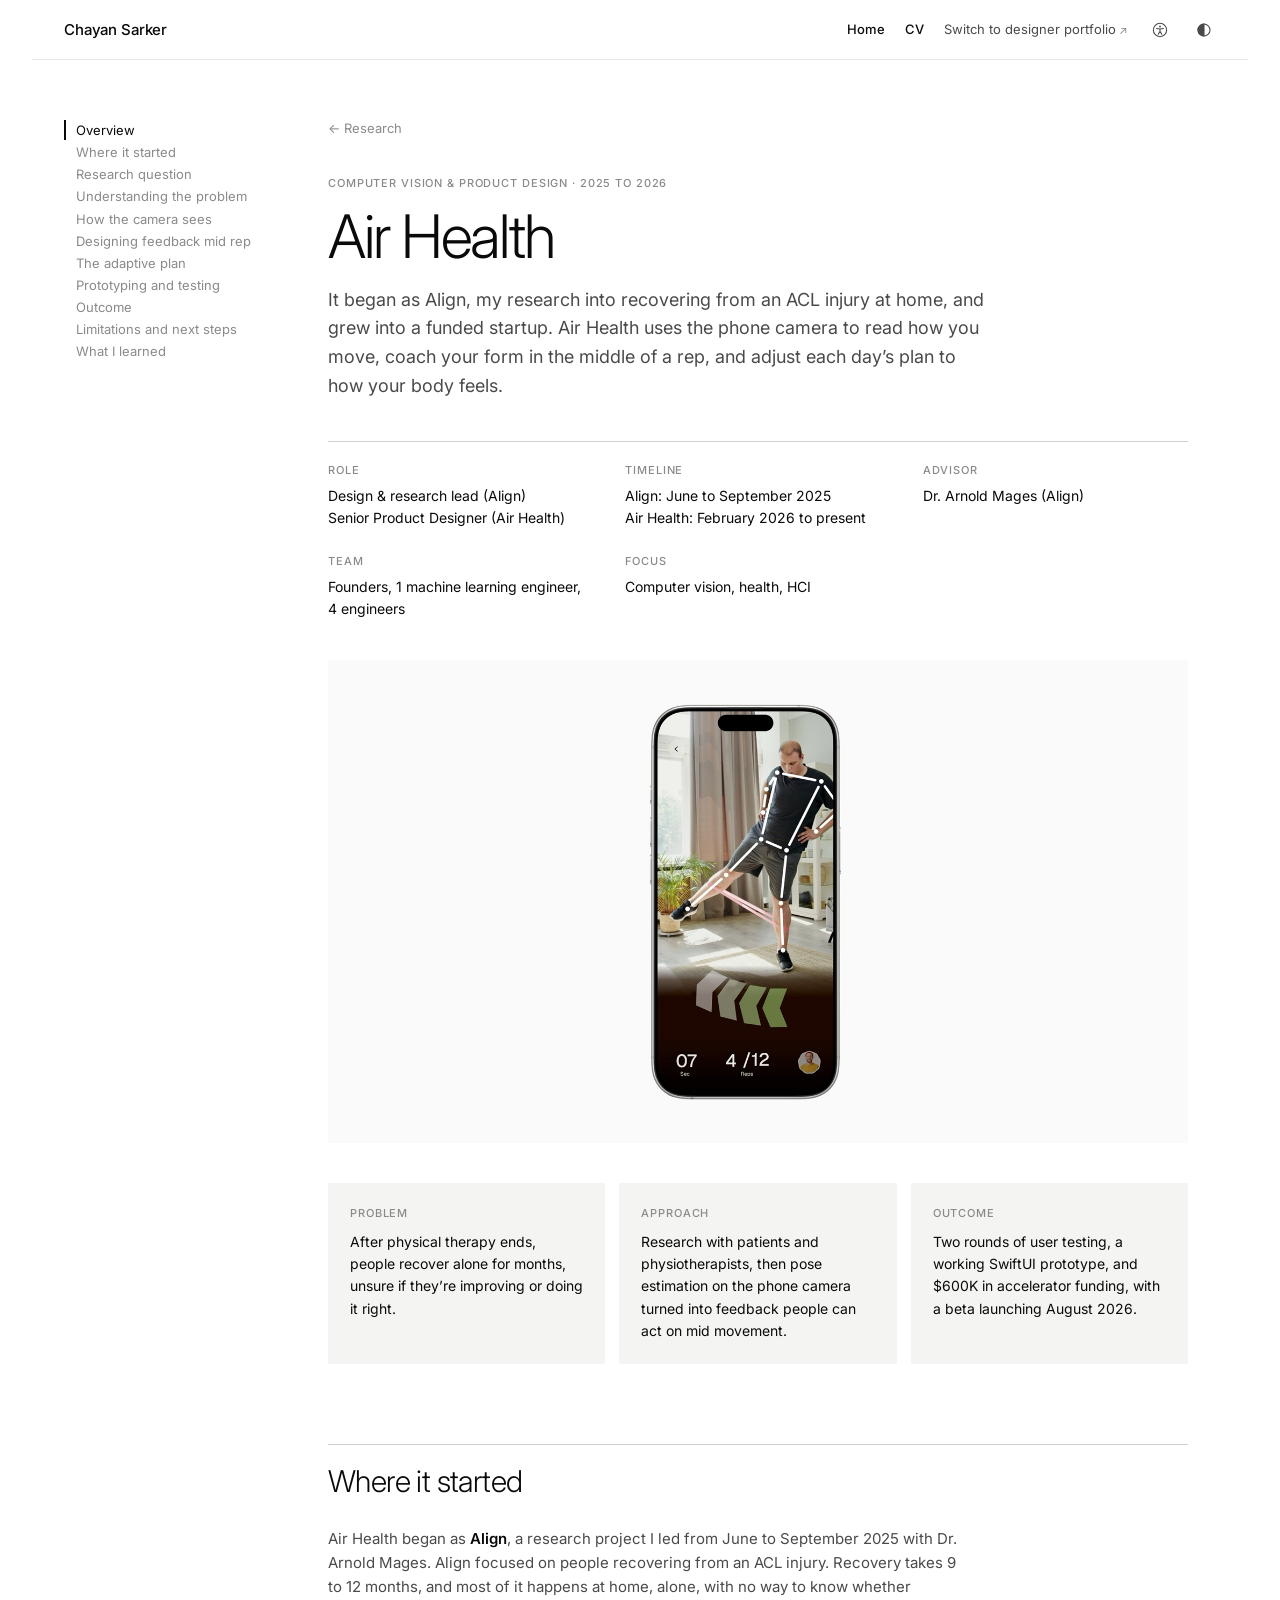
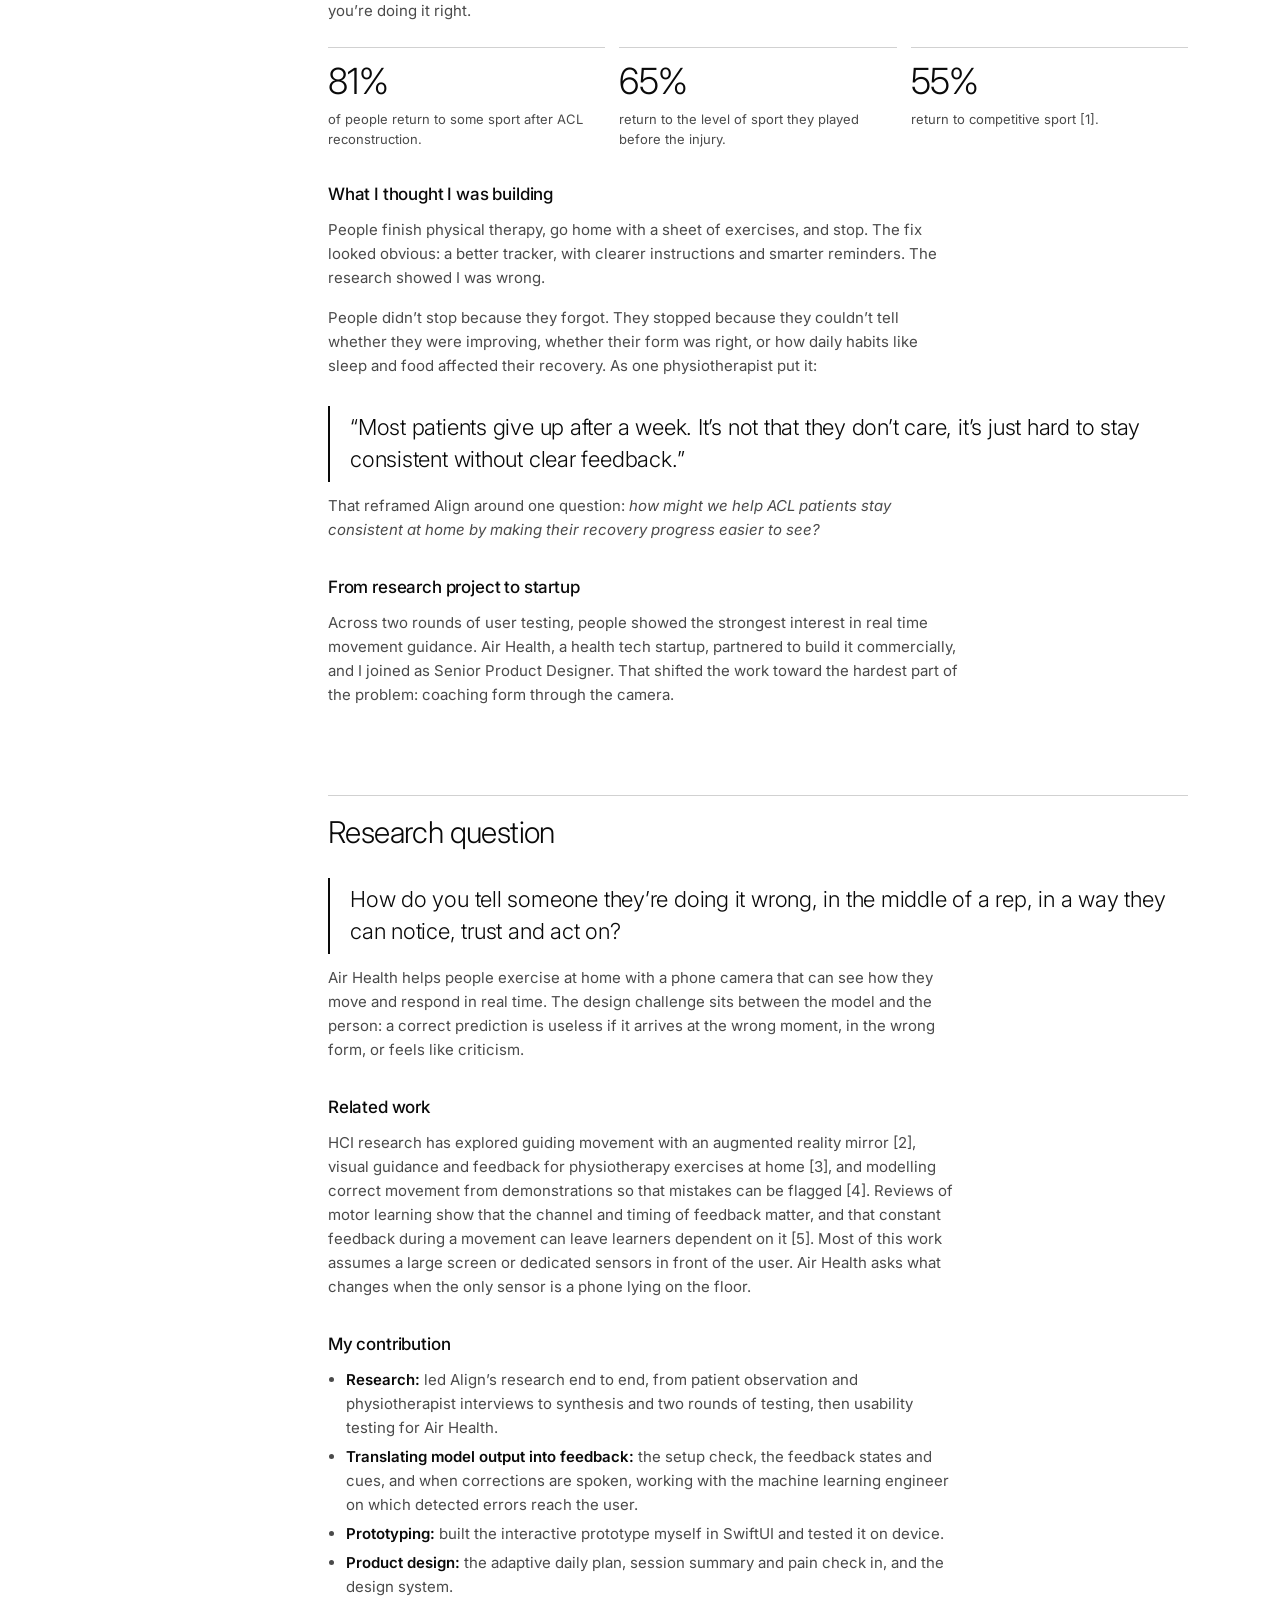
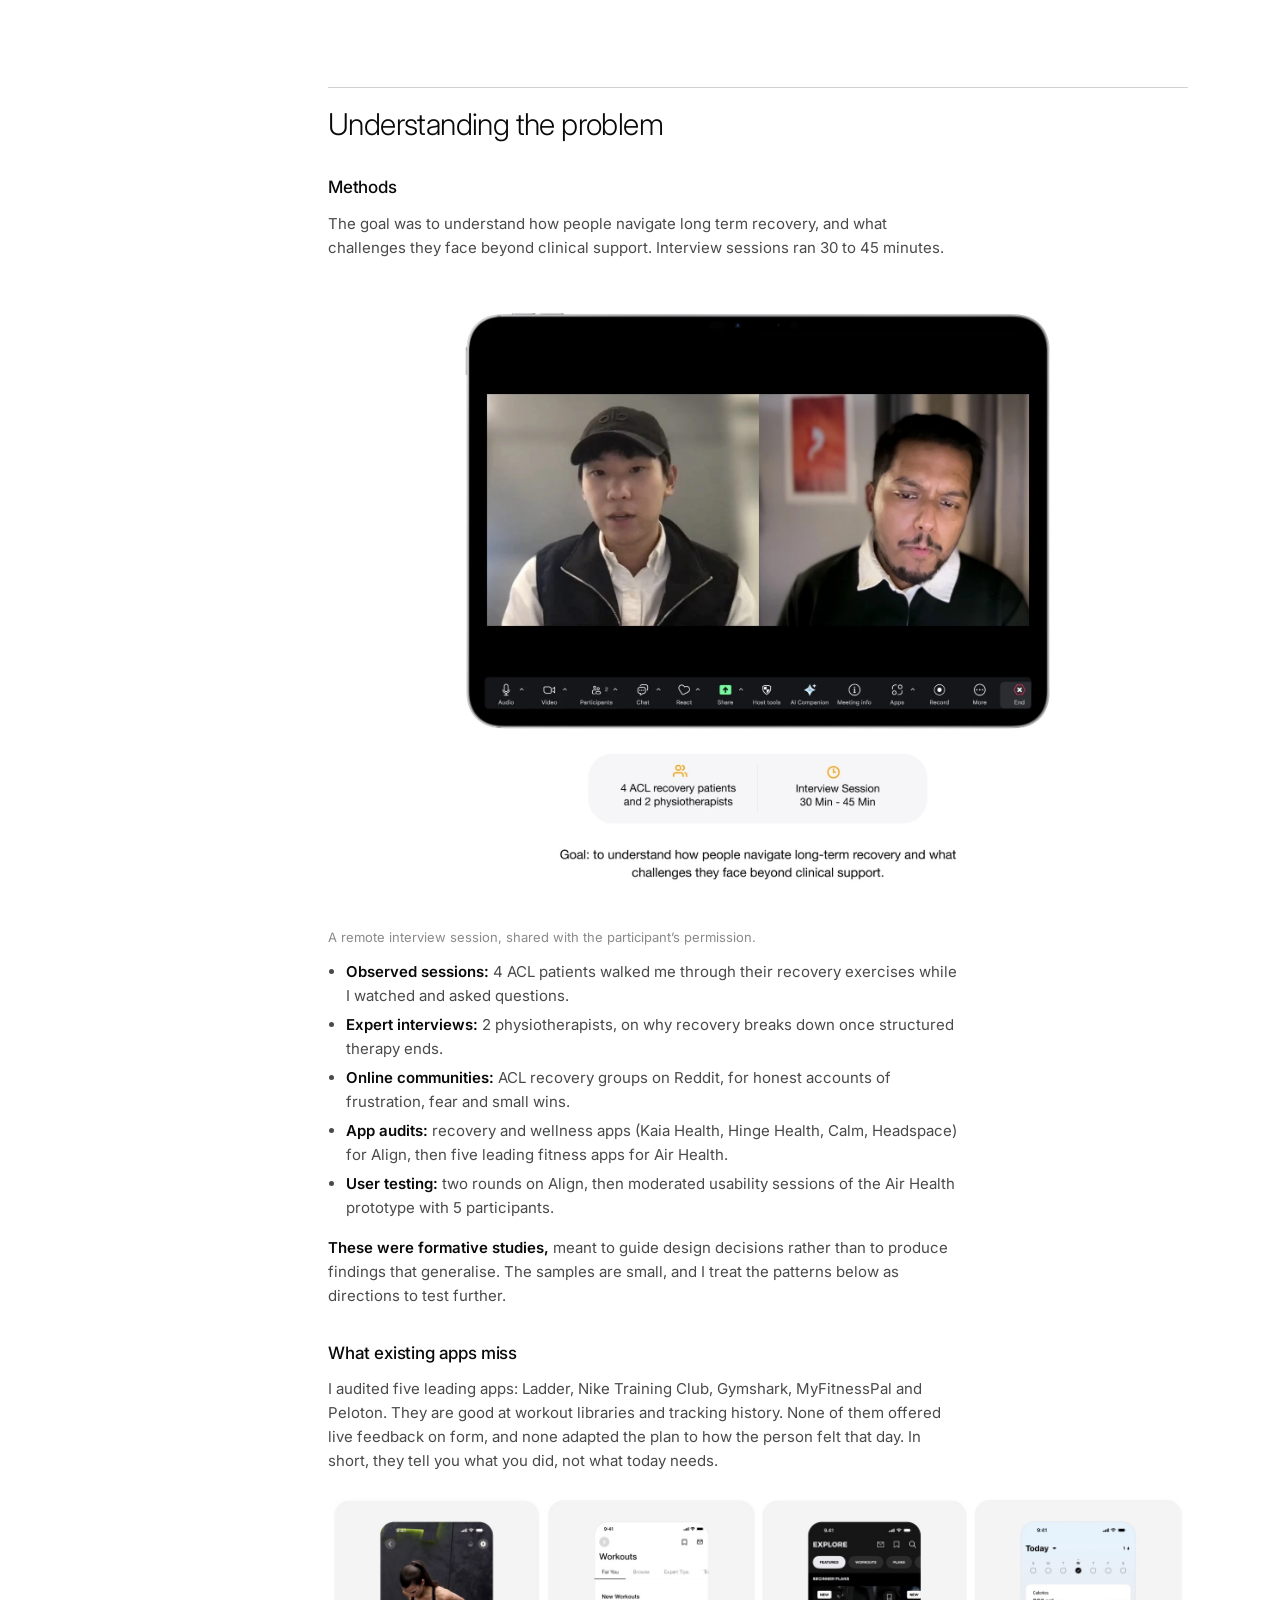
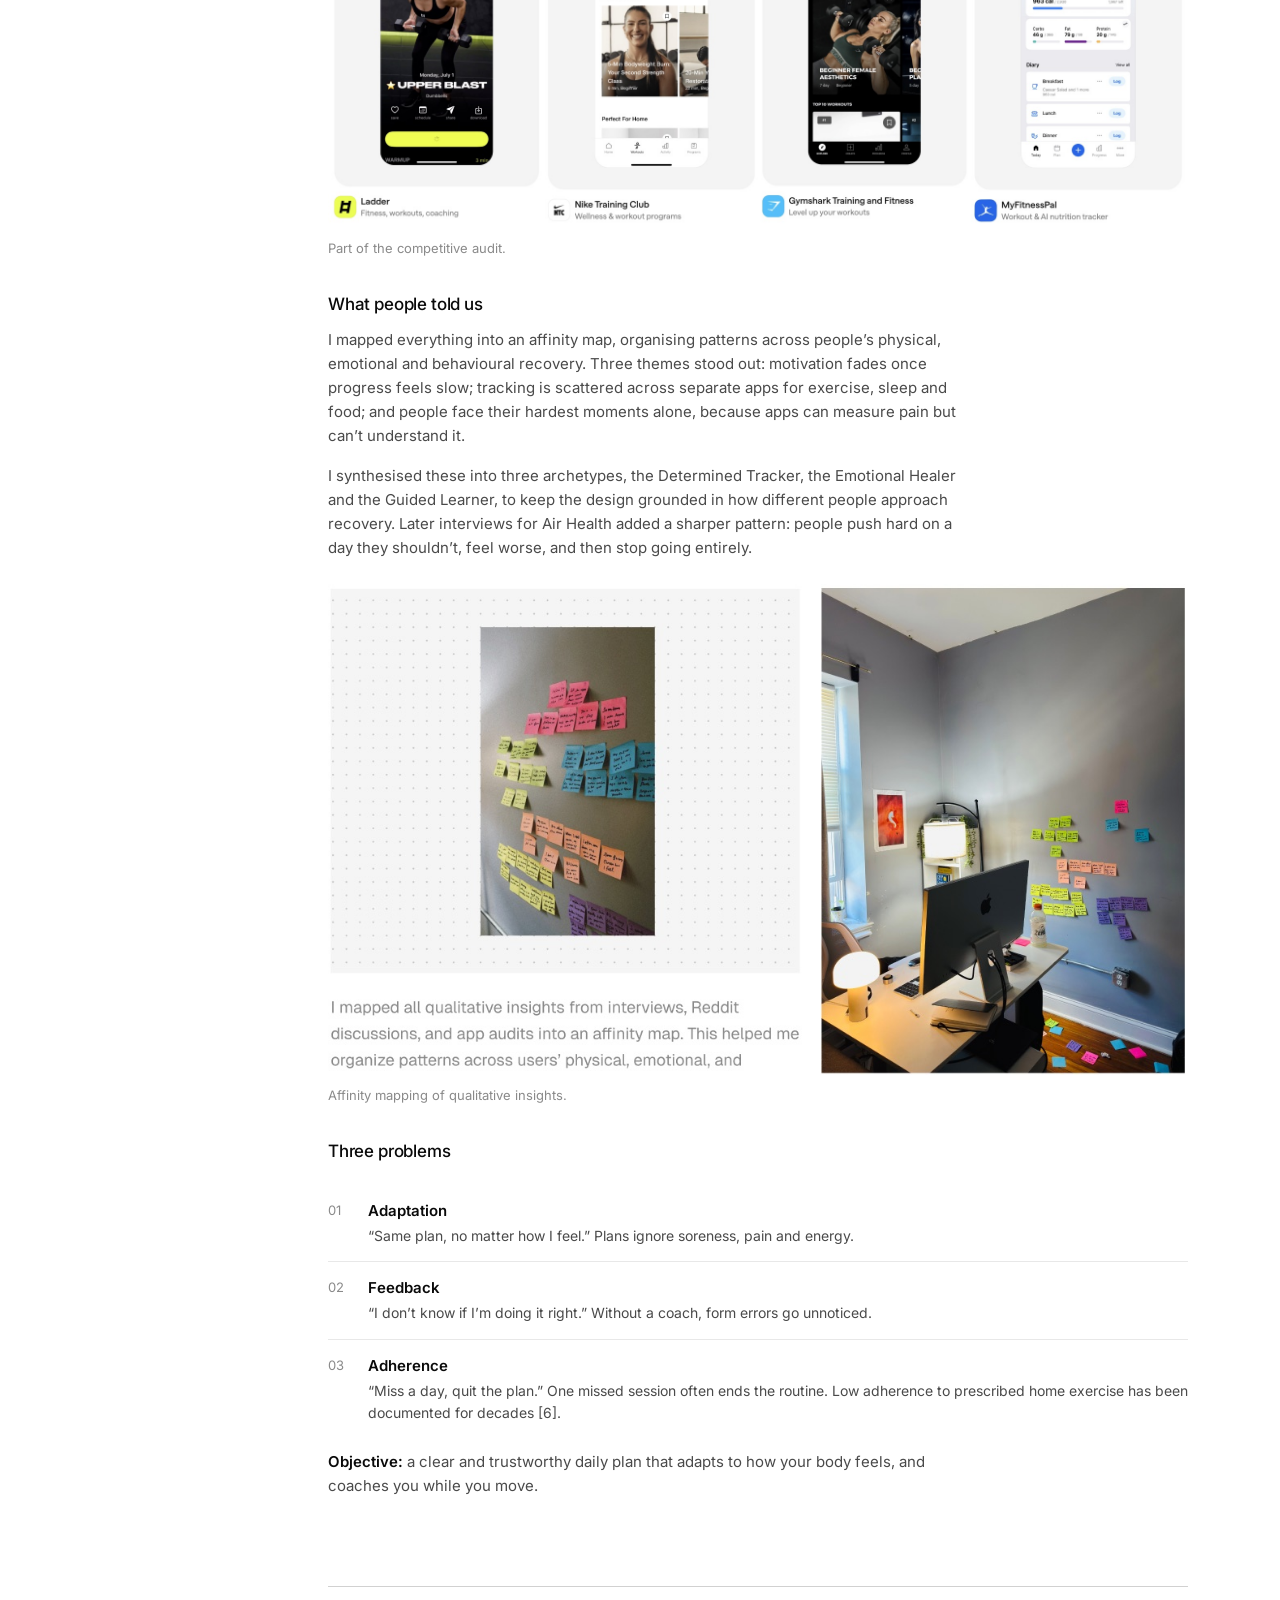
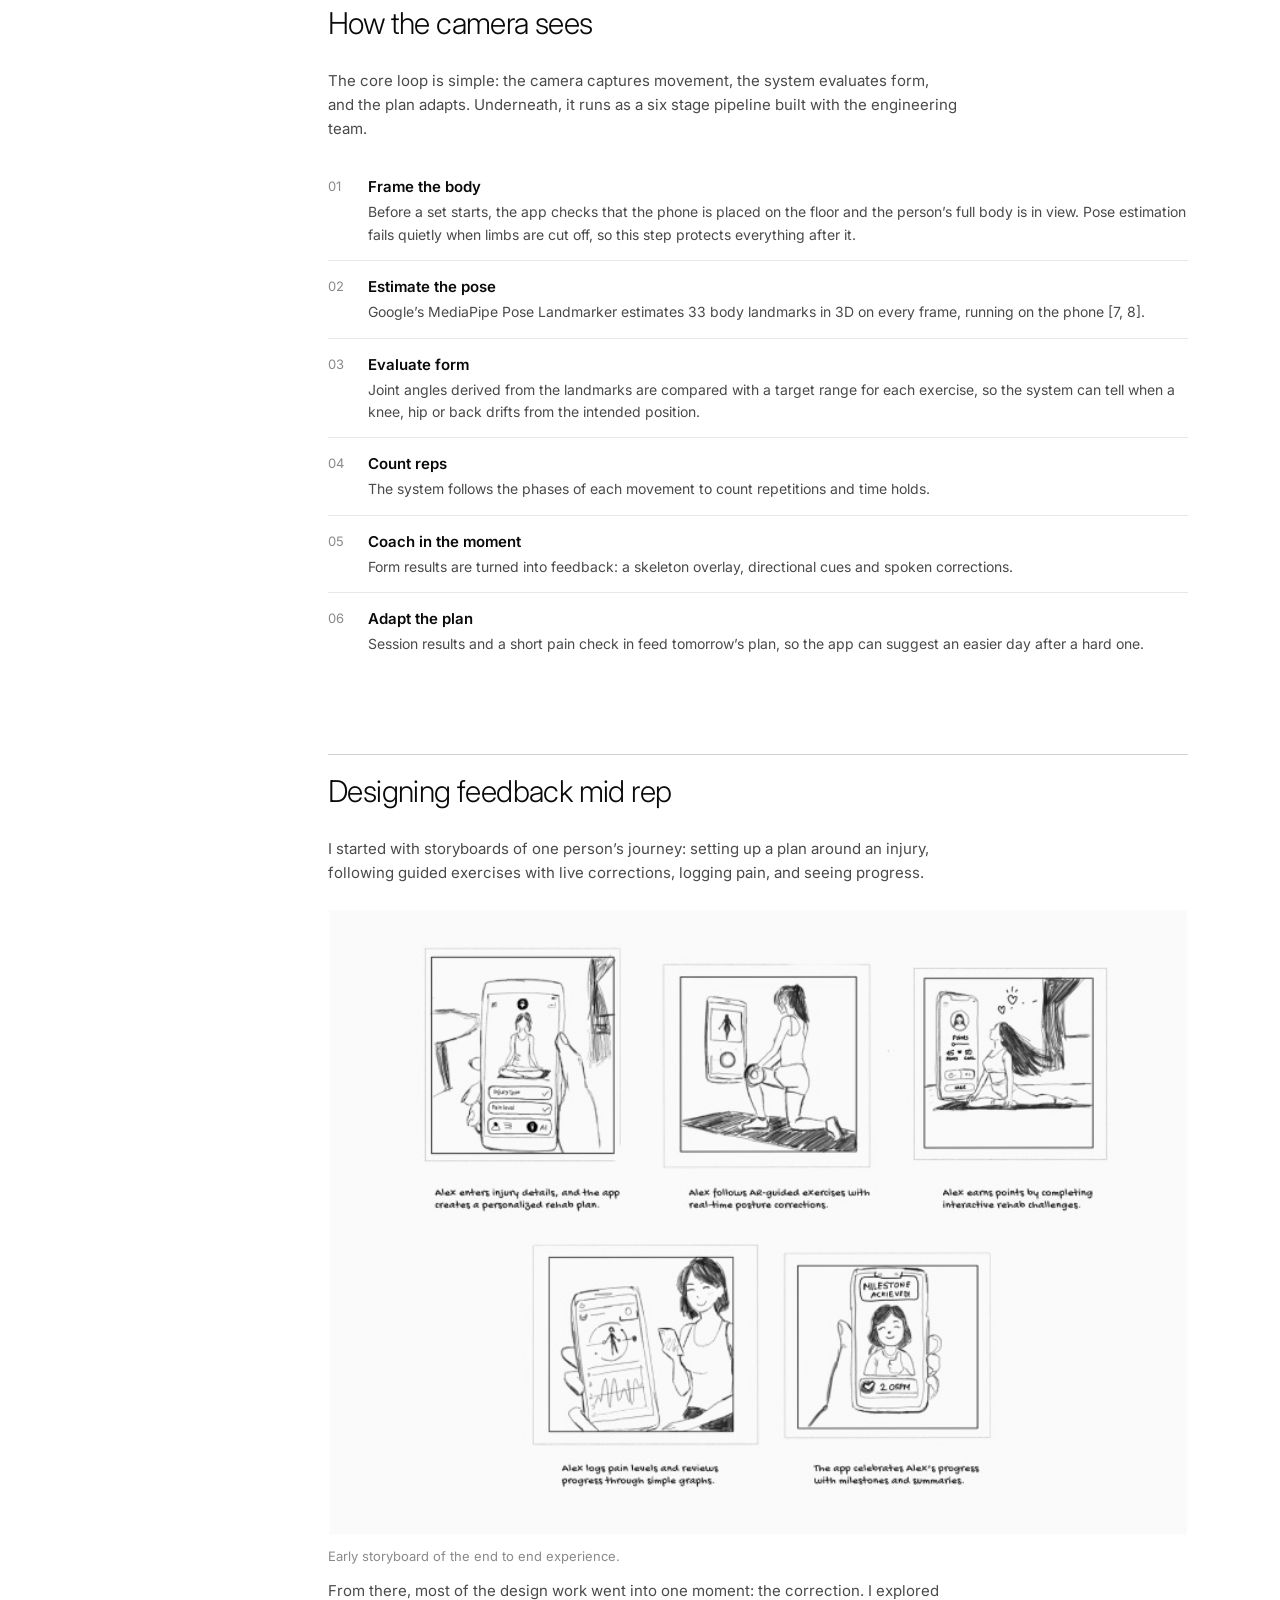
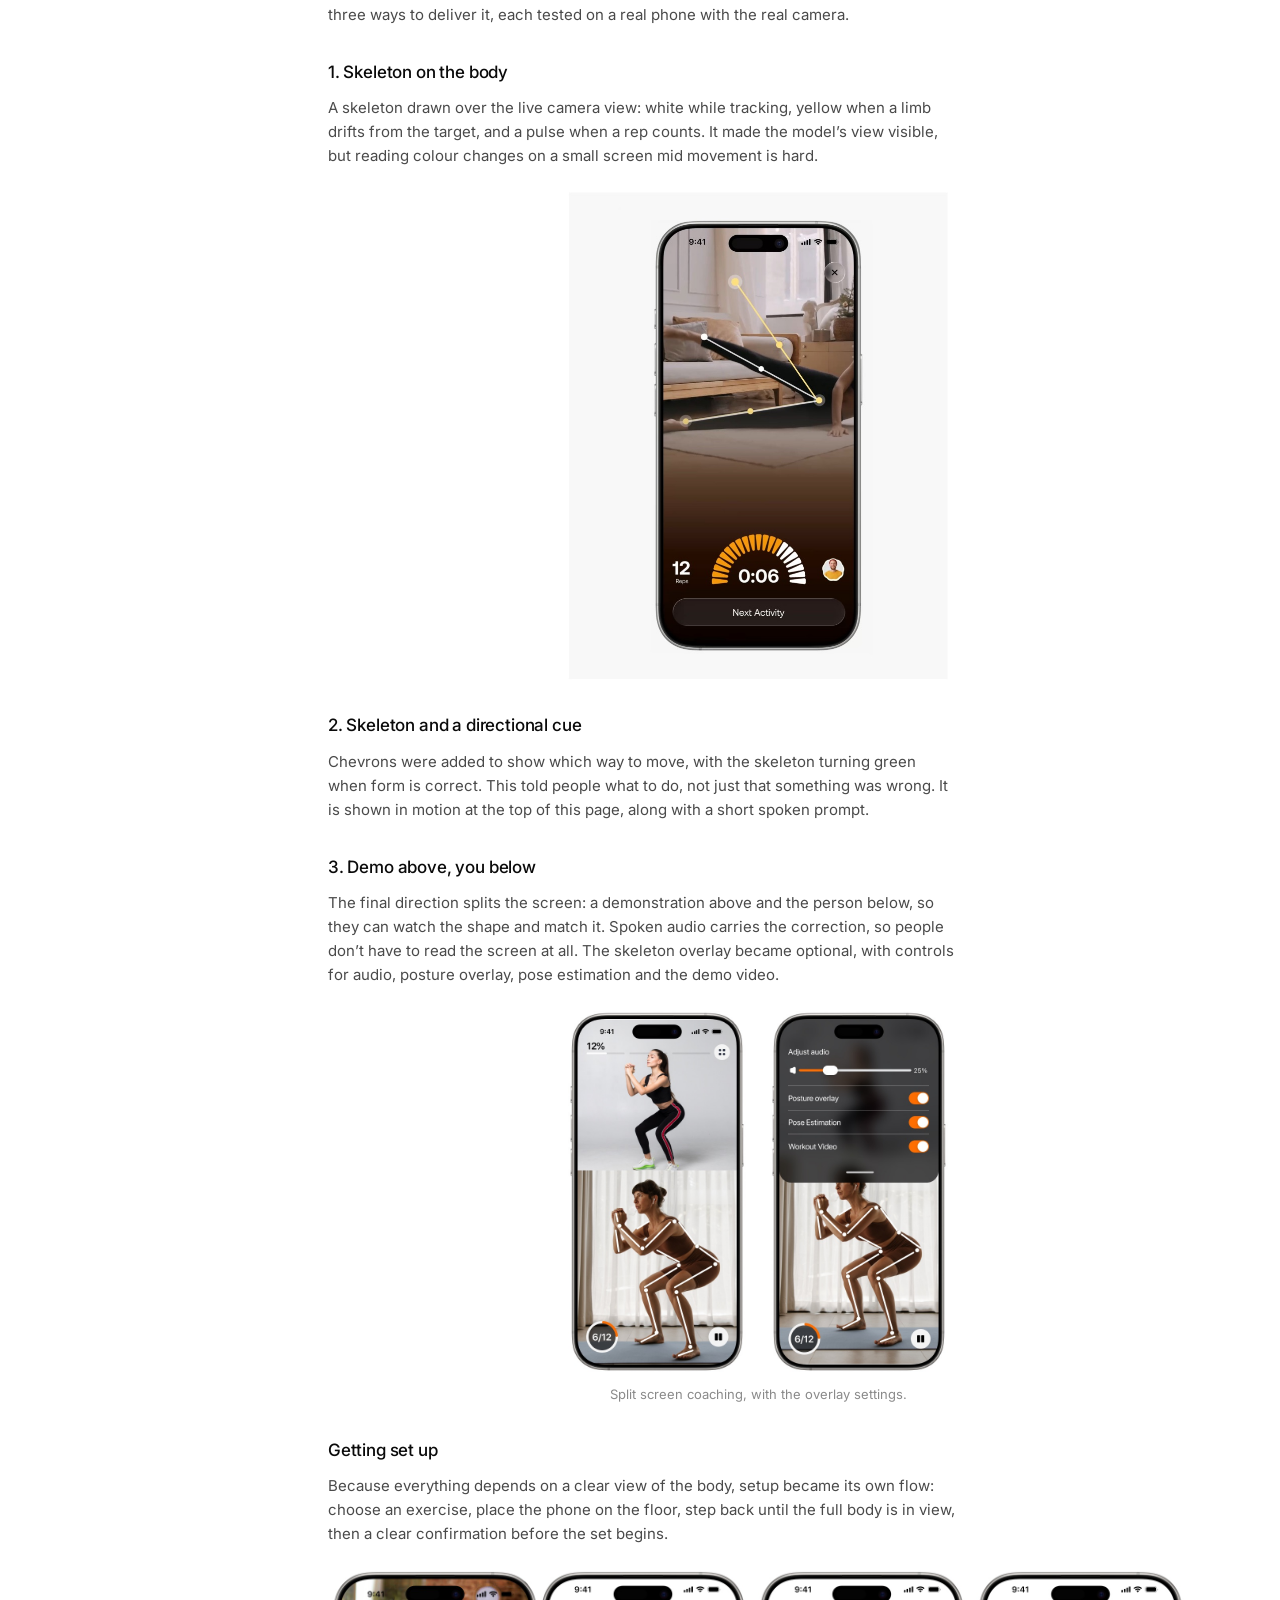
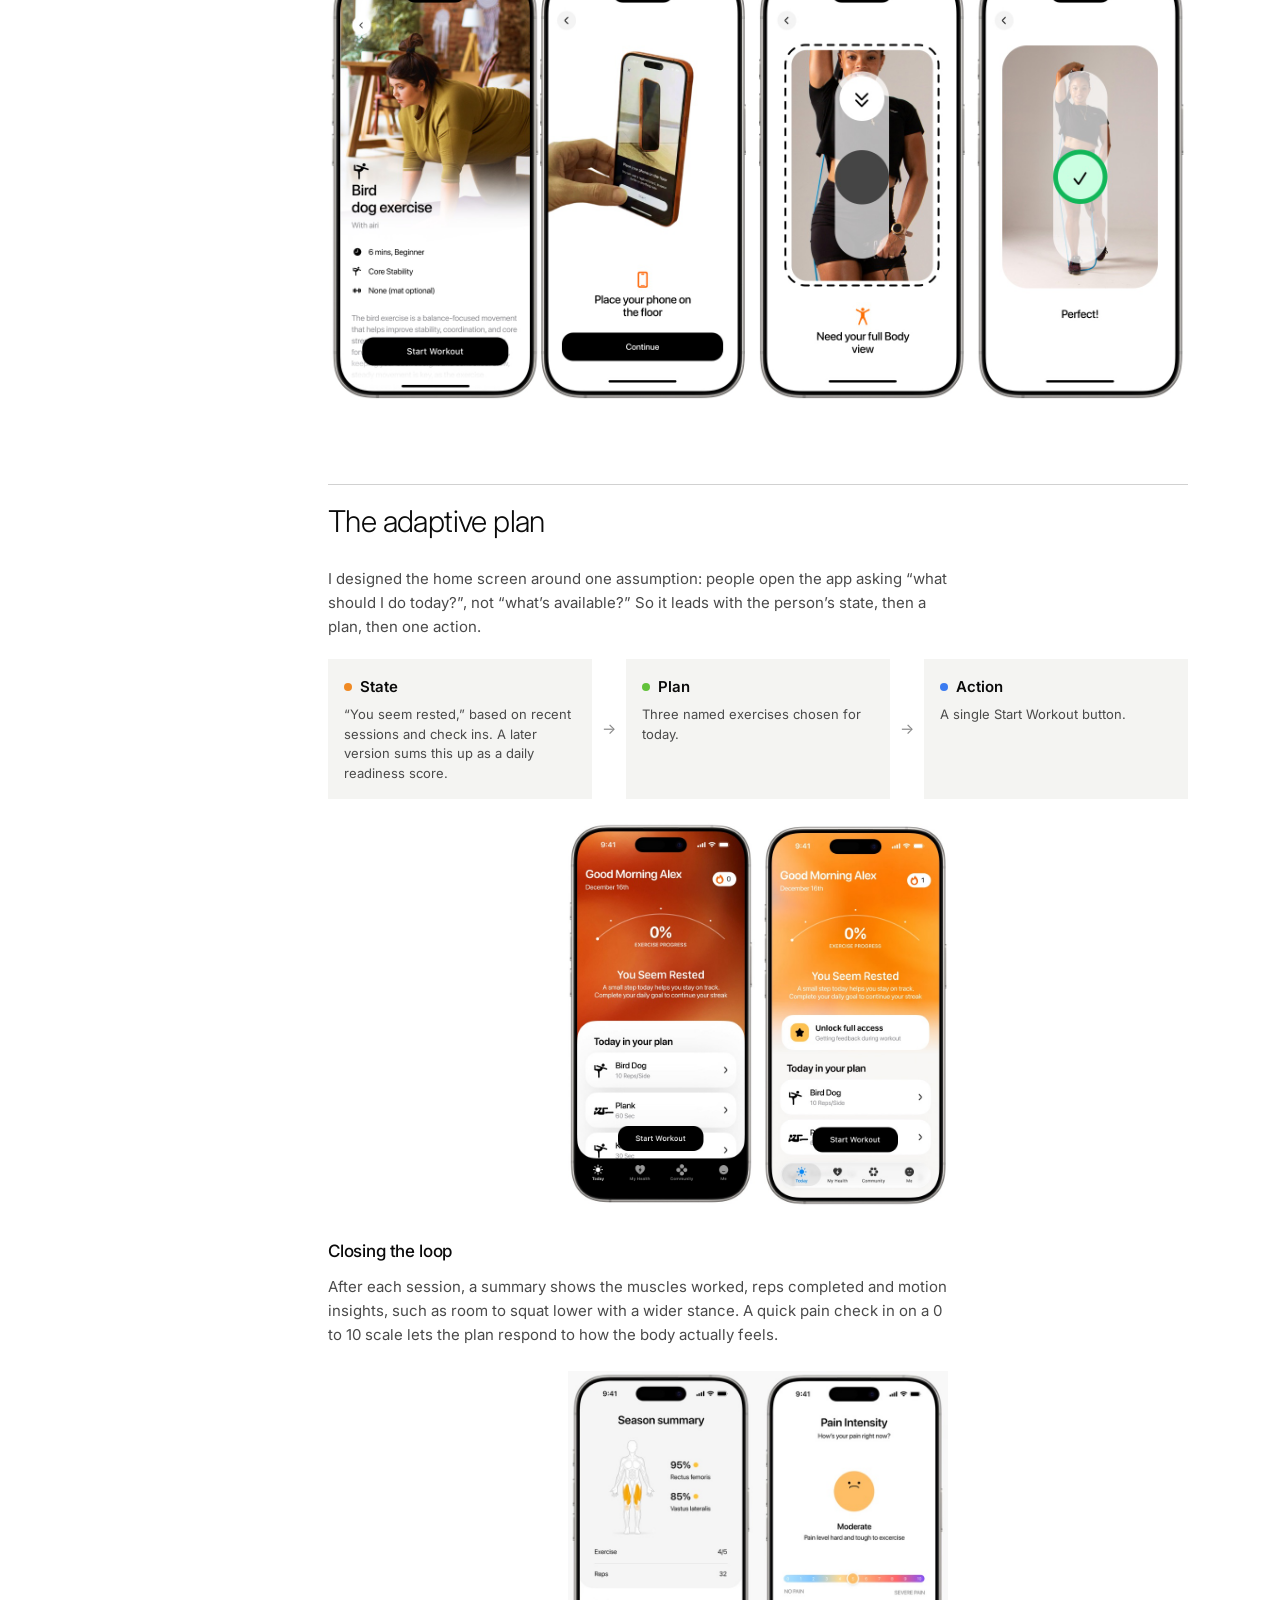
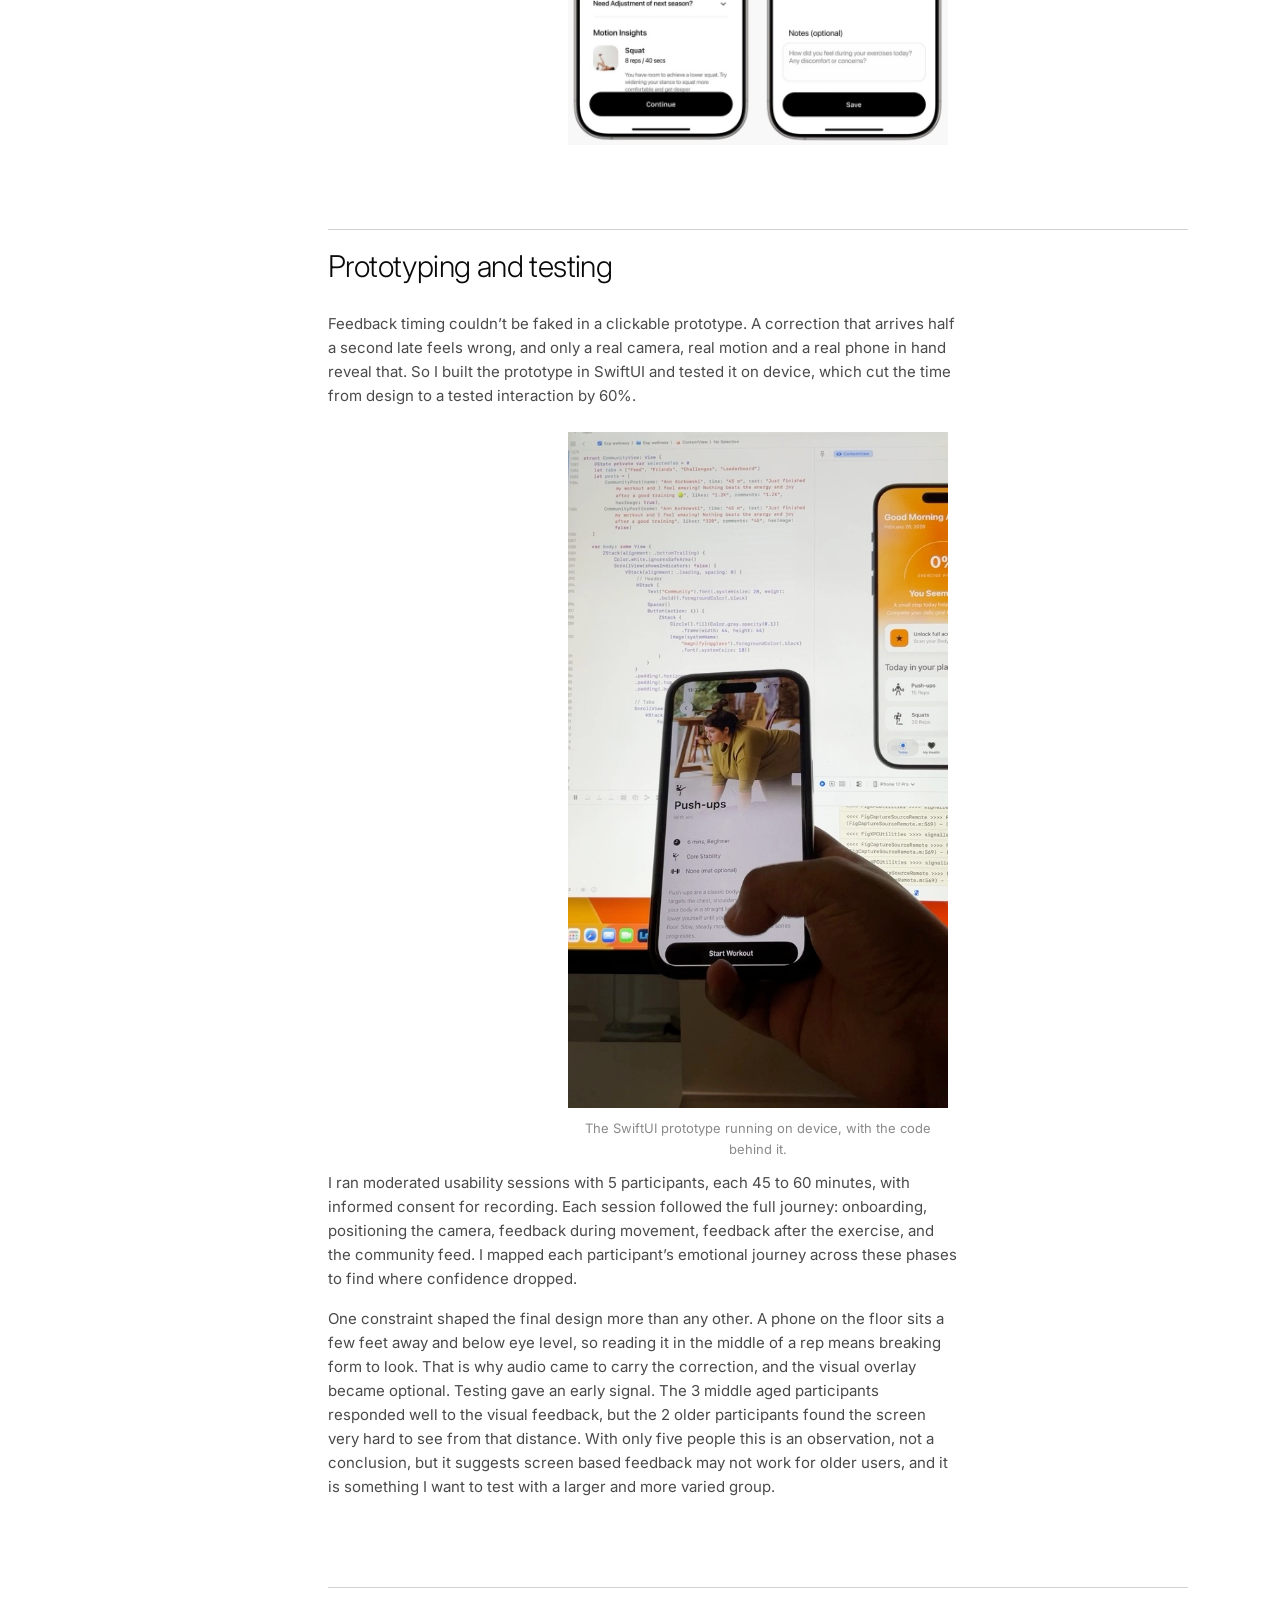
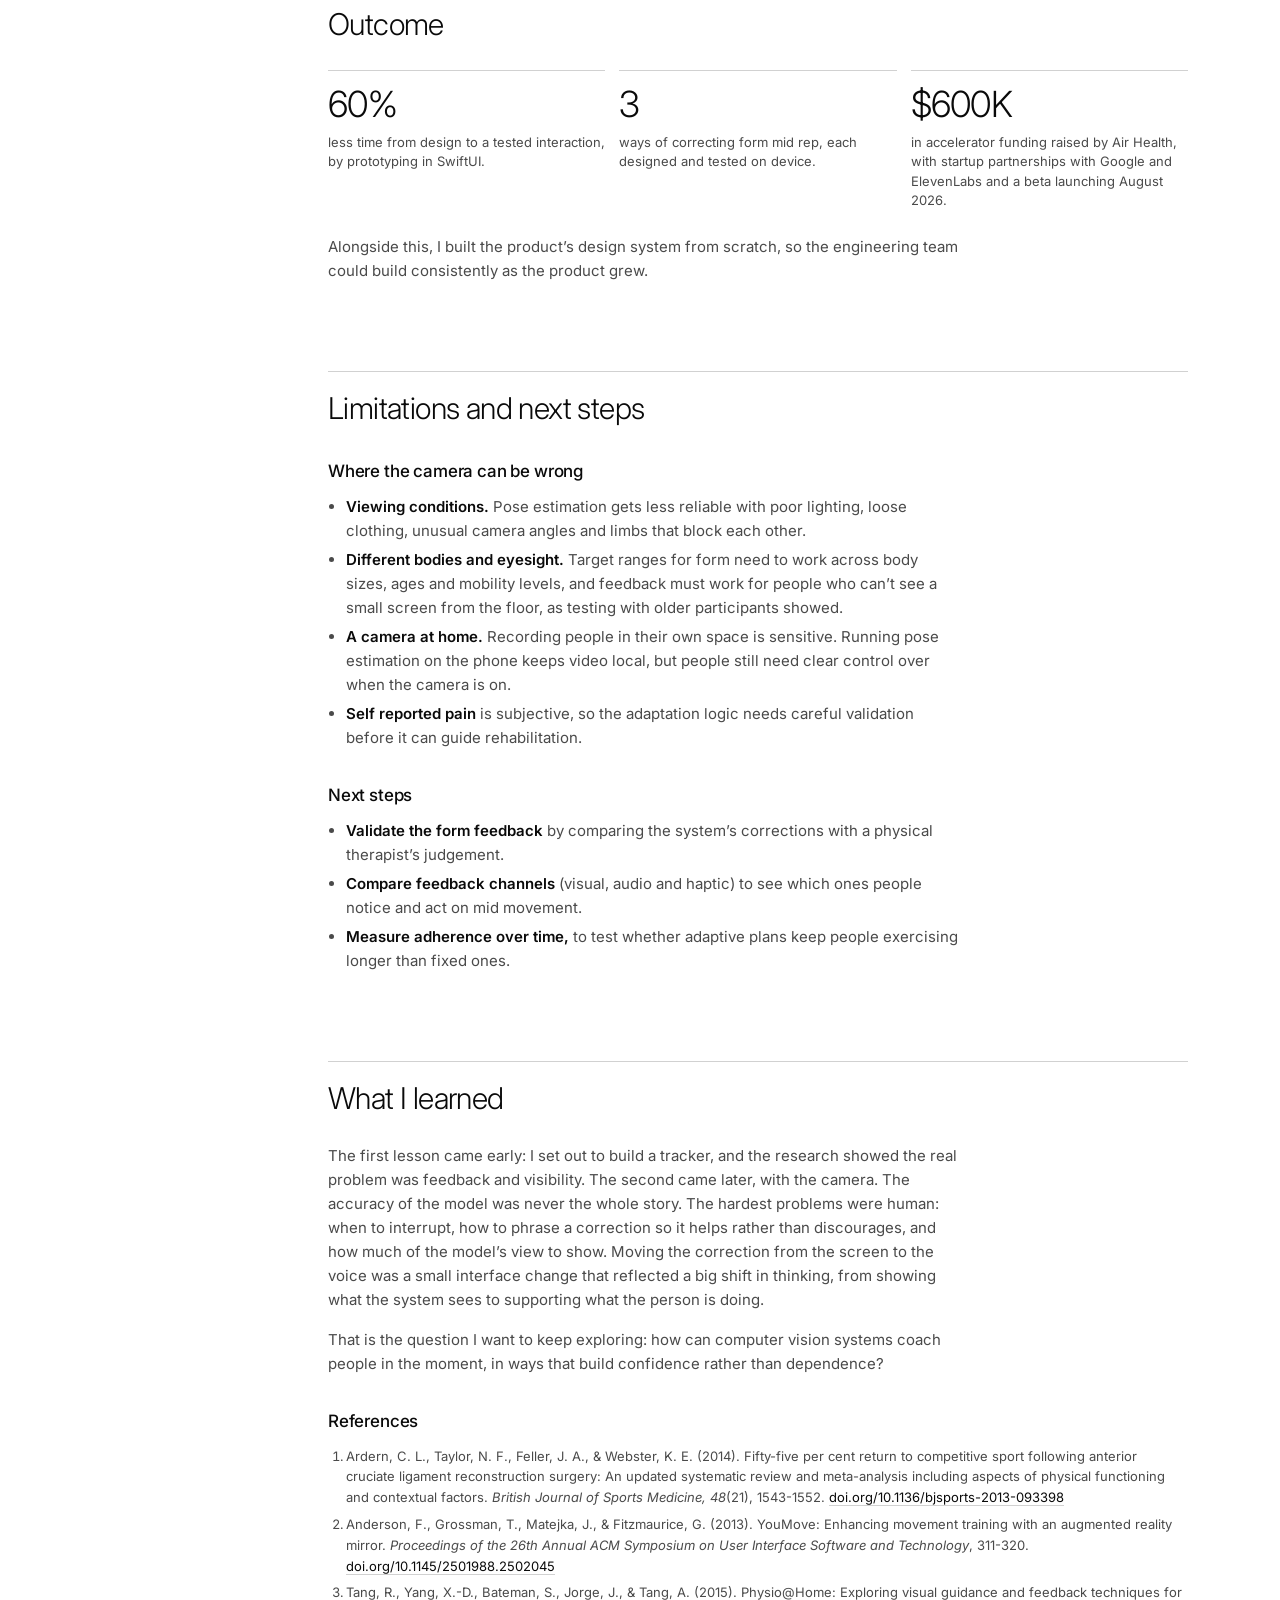
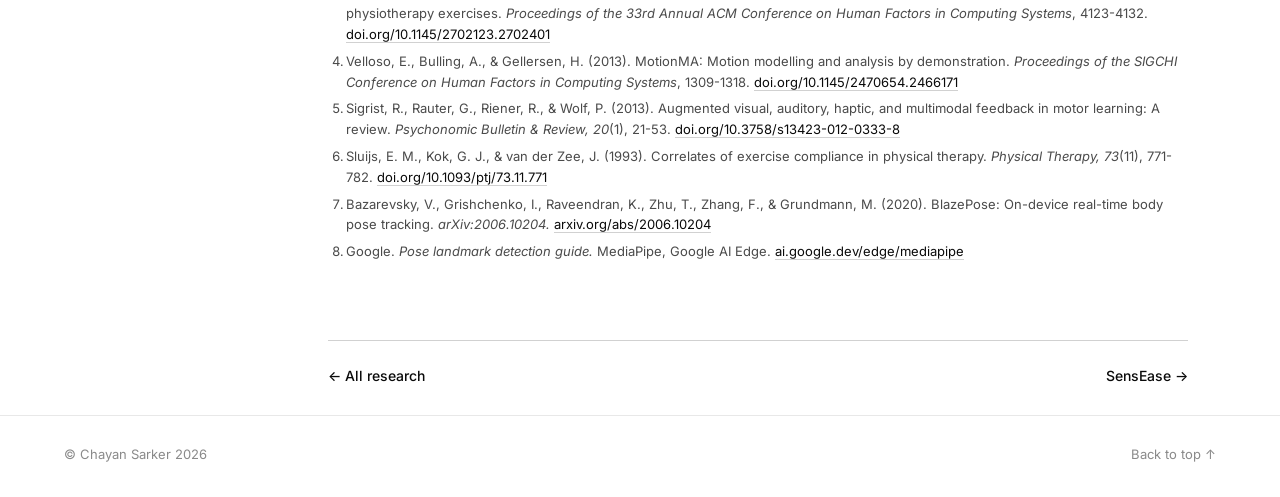
==== work/air-health/index.html @ 5f5ee8aa "Use photo as favicon and touch icon Co-Authored-By: Claude Opus 5.5 <noreply@anthropic.com>" ====
<!DOCTYPE html>
<html lang="en">
<head>
<meta charset="utf-8" />
<meta name="viewport" content="width=device-width, initial-scale=1" />
<title>Air Health case study, Chayan Sarker</title>
<meta name="description" content="Air Health grew from Align, a research project on ACL recovery, into an adaptive wellness platform that uses the phone camera to read body pose, coach form in the middle of a movement, and adapt each day's plan." />
<link rel="icon" href="../../assets/favicon.png?v=2" type="image/png" />
<link rel="apple-touch-icon" href="../../assets/apple-touch-icon.png" />

<link rel="preconnect" href="https://fonts.googleapis.com" />
<link rel="preconnect" href="https://fonts.gstatic.com" crossorigin />
<link href="https://fonts.googleapis.com/css2?family=Inter:ital,wght@0,300;0,400;0,500;0,600;1,400&display=swap" rel="stylesheet" />
<link rel="stylesheet" href="../../home.css?v=9" />
<link rel="stylesheet" href="../../case.css?v=2" />

<script>
  (function () {
    var saved = null;
    try { saved = localStorage.getItem("theme"); } catch (e) {}
    var dark = saved ? saved === "dark" : matchMedia("(prefers-color-scheme: dark)").matches;
    document.documentElement.setAttribute("data-theme", dark ? "dark" : "light");
    try {
      var a = JSON.parse(localStorage.getItem("a11y")) || {}, r = document.documentElement;
      ["size","lh","ls","ws"].forEach(function (k) { if (a[k]) r.setAttribute("data-a11y-" + k, a[k]); });
      if (a.font) r.setAttribute("data-a11y-font", a.font);
      if (a.contrast) r.setAttribute("data-contrast", a.contrast);
      if (a.inputs) r.setAttribute("data-a11y-inputs", "on");
      if (a.motion) r.setAttribute("data-a11y-motion", "off");
    } catch (e) {}
  })();
</script>
</head>

<body id="top">

<header class="topbar">
  <div class="topbar-inner">
    <a class="brand" href="../../">Chayan Sarker</a>
    <div class="topbar-right">
      <a class="nav-link" href="../../">Home</a>
      <a class="nav-link" href="https://drive.google.com/file/d/1RV18TDG1cDBnGWZVuBGNNlk-Ste_xjFC/view?usp=sharing" target="_blank" rel="noopener">CV</a>
      <a class="hide-sm ext" href="https://www.chayan.design" target="_blank" rel="noopener">Switch to designer portfolio</a>
      <button class="theme-btn" id="a11y-btn" aria-label="Accessibility settings" aria-controls="a11y-panel" aria-expanded="false">
        <svg viewBox="0 0 24 24" fill="none" stroke="currentColor" stroke-width="1.6" stroke-linecap="round" aria-hidden="true"><circle cx="12" cy="12" r="10"/><circle cx="12" cy="6.8" r="1.4" fill="currentColor" stroke="none"/><path d="M7 9.6l5 1 5-1M12 10.6v3.4M12 14l-2.6 4.4M12 14l2.6 4.4"/></svg>
      </button>
      <button class="theme-btn" id="theme-btn" aria-label="Toggle dark mode">
        <svg viewBox="0 0 24 24" fill="none" stroke="currentColor" stroke-width="1.6" aria-hidden="true"><circle cx="12" cy="12" r="9"/><path d="M12 3a9 9 0 0 0 0 18z" fill="currentColor"/></svg>
      </button>
    </div>
  </div>
</header>

<main class="page case">
  <div class="layout">
    <nav class="toc" id="toc" data-auto aria-label="On this page"></nav>
    <div class="content">

    <header class="case-hero">
      <a class="back" href="../../#research">&larr; Research</a>
      <p class="eyebrow">Computer vision &amp; product design &middot; 2025 to 2026</p>
      <h1>Air Health</h1>
      <p class="lede">It began as Align, my research into recovering from an ACL injury at home, and grew into a funded startup. Air Health uses the phone camera to read how you move, coach your form in the middle of a rep, and adjust each day&rsquo;s plan to how your body feels.</p>
      <dl class="case-meta">
        <div><dt>Role</dt><dd>Design &amp; research lead (Align)<br />Senior Product Designer (Air Health)</dd></div>
        <div><dt>Timeline</dt><dd>Align: June to September 2025<br />Air Health: February 2026 to present</dd></div>
        <div><dt>Advisor</dt><dd>Dr. Arnold Mages (Align)</dd></div>
        <div><dt>Team</dt><dd>Founders, 1 machine learning engineer, 4 engineers</dd></div>
        <div><dt>Focus</dt><dd>Computer vision, health, HCI</dd></div>
      </dl>
    </header>

    <figure class="case-photo">
      <video class="auto-video" autoplay muted loop playsinline preload="auto" poster="images/hero-poster.jpg" width="1920" height="1080" aria-label="A loop through the Air Health app: the home screen shows a readiness score of 97 and today&rsquo;s goal, a spoken prompt says you are doing great, then the camera tracks a man doing a banded leg exercise with a skeleton overlay, green chevrons and a rep counter, before returning home.">
        <source src="media/hero.mp4" type="video/mp4" />
      </video>
    </figure>

    <div class="glance">
      <div><h4>Problem</h4><p>After physical therapy ends, people recover alone for months, unsure if they&rsquo;re improving or doing it right.</p></div>
      <div><h4>Approach</h4><p>Research with patients and physiotherapists, then pose estimation on the phone camera turned into feedback people can act on mid movement.</p></div>
      <div><h4>Outcome</h4><p>Two rounds of user testing, a working SwiftUI prototype, and $600K in accelerator funding, with a beta launching August 2026.</p></div>
    </div>

    
    <section id="origin">
      <div class="section-head" data-num="01">Where it started</div>
      <p>Air Health began as <strong>Align</strong>, a research project I led from June to September 2025 with Dr. Arnold Mages. Align focused on people recovering from an ACL injury. Recovery takes 9 to 12 months, and most of it happens at home, alone, with no way to know whether you&rsquo;re doing it right.</p>
      <div class="stat-pair three">
        <div><b>81%</b><span>of people return to some sport after ACL reconstruction.</span></div>
        <div><b>65%</b><span>return to the level of sport they played before the injury.</span></div>
        <div><b>55%</b><span>return to competitive sport [1].</span></div>
      </div>

      <h3>What I thought I was building</h3>
      <p>People finish physical therapy, go home with a sheet of exercises, and stop. The fix looked obvious: a better tracker, with clearer instructions and smarter reminders. The research showed I was wrong.</p>
      <p>People didn&rsquo;t stop because they forgot. They stopped because they couldn&rsquo;t tell whether they were improving, whether their form was right, or how daily habits like sleep and food affected their recovery. As one physiotherapist put it:</p>
      <blockquote class="hmw">&ldquo;Most patients give up after a week. It&rsquo;s not that they don&rsquo;t care, it&rsquo;s just hard to stay consistent without clear feedback.&rdquo;</blockquote>
      <p>That reframed Align around one question: <em>how might we help ACL patients stay consistent at home by making their recovery progress easier to see?</em></p>

      <h3>From research project to startup</h3>
      <p>Across two rounds of user testing, people showed the strongest interest in real time movement guidance. Air Health, a health tech startup, partnered to build it commercially, and I joined as Senior Product Designer. That shifted the work toward the hardest part of the problem: coaching form through the camera.</p>
    </section>

    <section id="question">
      <div class="section-head" data-num="02">Research question</div>
      <blockquote class="hmw">How do you tell someone they&rsquo;re doing it wrong, in the middle of a rep, in a way they can notice, trust and act on?</blockquote>
      <p>Air Health helps people exercise at home with a phone camera that can see how they move and respond in real time. The design challenge sits between the model and the person: a correct prediction is useless if it arrives at the wrong moment, in the wrong form, or feels like criticism.</p>

      <h3>Related work</h3>
      <p>HCI research has explored guiding movement with an augmented reality mirror [2], visual guidance and feedback for physiotherapy exercises at home [3], and modelling correct movement from demonstrations so that mistakes can be flagged [4]. Reviews of motor learning show that the channel and timing of feedback matter, and that constant feedback during a movement can leave learners dependent on it [5]. Most of this work assumes a large screen or dedicated sensors in front of the user. Air Health asks what changes when the only sensor is a phone lying on the floor.</p>

      <h3>My contribution</h3>
      <ul class="list-plain">
        <li><b>Research:</b> led Align&rsquo;s research end to end, from patient observation and physiotherapist interviews to synthesis and two rounds of testing, then usability testing for Air Health.</li>
        <li><b>Translating model output into feedback:</b> the setup check, the feedback states and cues, and when corrections are spoken, working with the machine learning engineer on which detected errors reach the user.</li>
        <li><b>Prototyping:</b> built the interactive prototype myself in SwiftUI and tested it on device.</li>
        <li><b>Product design:</b> the adaptive daily plan, session summary and pain check in, and the design system.</li>
      </ul>
    </section>

    <section id="research">
      <div class="section-head" data-num="03">Understanding the problem</div>

      <h3>Methods</h3>
      <p>The goal was to understand how people navigate long term recovery, and what challenges they face beyond clinical support. Interview sessions ran 30 to 45 minutes.</p>
      <figure class="figure">
        <img src="images/interview.jpg" width="2000" height="1473" loading="lazy" alt="A remote interview session on a video call between Chayan and a participant, with a summary below: 4 ACL recovery patients and 2 physiotherapists, interview sessions of 30 to 45 minutes." />
        <figcaption>A remote interview session, shared with the participant&rsquo;s permission.</figcaption>
      </figure>
      <ul class="list-plain">
        <li><b>Observed sessions:</b> 4 ACL patients walked me through their recovery exercises while I watched and asked questions.</li>
        <li><b>Expert interviews:</b> 2 physiotherapists, on why recovery breaks down once structured therapy ends.</li>
        <li><b>Online communities:</b> ACL recovery groups on Reddit, for honest accounts of frustration, fear and small wins.</li>
        <li><b>App audits:</b> recovery and wellness apps (Kaia Health, Hinge Health, Calm, Headspace) for Align, then five leading fitness apps for Air Health.</li>
        <li><b>User testing:</b> two rounds on Align, then moderated usability sessions of the Air Health prototype with 5 participants.</li>
      </ul>
      <p><strong>These were formative studies,</strong> meant to guide design decisions rather than to produce findings that generalise. The samples are small, and I treat the patterns below as directions to test further.</p>

      <h3>What existing apps miss</h3>
      <p>I audited five leading apps: Ladder, Nike Training Club, Gymshark, MyFitnessPal and Peloton. They are good at workout libraries and tracking history. None of them offered live feedback on form, and none adapted the plan to how the person felt that day. In short, they tell you what you did, not what today needs.</p>
      <figure class="figure">
        <img src="images/audit.jpg" width="1776" height="684" loading="lazy" alt="Screens from four fitness apps: Ladder, Nike Training Club, Gymshark and MyFitnessPal, each built around workout libraries and tracking." />
        <figcaption>Part of the competitive audit.</figcaption>
      </figure>

      <h3>What people told us</h3>
      <p>I mapped everything into an affinity map, organising patterns across people&rsquo;s physical, emotional and behavioural recovery. Three themes stood out: motivation fades once progress feels slow; tracking is scattered across separate apps for exercise, sleep and food; and people face their hardest moments alone, because apps can measure pain but can&rsquo;t understand it.</p>
      <p>I synthesised these into three archetypes, the Determined Tracker, the Emotional Healer and the Guided Learner, to keep the design grounded in how different people approach recovery. Later interviews for Air Health added a sharper pattern: people push hard on a day they shouldn&rsquo;t, feel worse, and then stop going entirely.</p>
      <figure class="figure">
        <img src="images/affinity.jpg" width="1060" height="605" loading="lazy" alt="An affinity map of colour coded sticky notes on a wall, grouping insights from interviews, Reddit discussions and app audits." />
        <figcaption>Affinity mapping of qualitative insights.</figcaption>
      </figure>

      <h3>Three problems</h3>
      <ol class="insights">
        <li><b>Adaptation</b>&ldquo;Same plan, no matter how I feel.&rdquo; Plans ignore soreness, pain and energy.</li>
        <li><b>Feedback</b>&ldquo;I don&rsquo;t know if I&rsquo;m doing it right.&rdquo; Without a coach, form errors go unnoticed.</li>
        <li><b>Adherence</b>&ldquo;Miss a day, quit the plan.&rdquo; One missed session often ends the routine. Low adherence to prescribed home exercise has been documented for decades [6].</li>
      </ol>
      <p><strong>Objective:</strong> a clear and trustworthy daily plan that adapts to how your body feels, and coaches you while you move.</p>
    </section>

    <section id="system">
      <div class="section-head" data-num="04">How the camera sees</div>
      <p>The core loop is simple: the camera captures movement, the system evaluates form, and the plan adapts. Underneath, it runs as a six stage pipeline built with the engineering team.</p>
      <ol class="insights">
        <li><b>Frame the body</b>Before a set starts, the app checks that the phone is placed on the floor and the person&rsquo;s full body is in view. Pose estimation fails quietly when limbs are cut off, so this step protects everything after it.</li>
        <li><b>Estimate the pose</b>Google&rsquo;s MediaPipe Pose Landmarker estimates 33 body landmarks in 3D on every frame, running on the phone [7, 8].</li>
        <li><b>Evaluate form</b>Joint angles derived from the landmarks are compared with a target range for each exercise, so the system can tell when a knee, hip or back drifts from the intended position.</li>
        <li><b>Count reps</b>The system follows the phases of each movement to count repetitions and time holds.</li>
        <li><b>Coach in the moment</b>Form results are turned into feedback: a skeleton overlay, directional cues and spoken corrections.</li>
        <li><b>Adapt the plan</b>Session results and a short pain check in feed tomorrow&rsquo;s plan, so the app can suggest an easier day after a hard one.</li>
      </ol>
    </section>

    <section id="feedback">
      <div class="section-head" data-num="05">Designing feedback mid rep</div>
      <p>I started with storyboards of one person&rsquo;s journey: setting up a plan around an injury, following guided exercises with live corrections, logging pain, and seeing progress.</p>
      <figure class="figure">
        <img src="images/storyboard.jpg" width="702" height="512" loading="lazy" alt="Five pencil storyboard frames of a user named Alex entering injury details, following AR guided exercises with posture corrections, earning points, logging pain levels, and celebrating a milestone." />
        <figcaption>Early storyboard of the end to end experience.</figcaption>
      </figure>
      <p>From there, most of the design work went into one moment: the correction. I explored three ways to deliver it, each tested on a real phone with the real camera.</p>

      <h3>1. Skeleton on the body</h3>
      <p>A skeleton drawn over the live camera view: white while tracking, yellow when a limb drifts from the target, and a pulse when a rep counts. It made the model&rsquo;s view visible, but reading colour changes on a small screen mid movement is hard.</p>
      <figure class="figure tall">
        <img src="images/skeleton.jpg" width="756" height="972" loading="lazy" alt="A phone showing a person doing a side plank, with white and yellow skeleton lines over their body, a rep count of 12 and a timer." />
      </figure>

      <h3>2. Skeleton and a directional cue</h3>
      <p>Chevrons were added to show which way to move, with the skeleton turning green when form is correct. This told people what to do, not just that something was wrong. It is shown in motion at the top of this page, along with a short spoken prompt.</p>

      <h3>3. Demo above, you below</h3>
      <p>The final direction splits the screen: a demonstration above and the person below, so they can watch the shape and match it. Spoken audio carries the correction, so people don&rsquo;t have to read the screen at all. The skeleton overlay became optional, with controls for audio, posture overlay, pose estimation and the demo video.</p>
      <figure class="figure tall">
        <img src="images/demo.jpg" width="960" height="918" loading="lazy" alt="Two phone screens. The first shows a demo of a squat above and the user's own squat with a skeleton overlay below. The second shows settings to adjust audio and toggle the posture overlay, pose estimation and workout video." />
        <figcaption>Split screen coaching, with the overlay settings.</figcaption>
      </figure>

      <h3>Getting set up</h3>
      <p>Because everything depends on a clear view of the body, setup became its own flow: choose an exercise, place the phone on the floor, step back until the full body is in view, then a clear confirmation before the set begins.</p>
      <figure class="figure">
        <img src="images/setup.jpg" width="1824" height="912" loading="lazy" alt="Four phone screens: a bird dog exercise detail page, an instruction to place your phone on the floor, a prompt that says need your full body view, and a confirmation that says Perfect." />
      </figure>
    </section>

    <section id="plan">
      <div class="section-head" data-num="06">The adaptive plan</div>
      <p>I designed the home screen around one assumption: people open the app asking &ldquo;what should I do today?&rdquo;, not &ldquo;what&rsquo;s available?&rdquo; So it leads with the person&rsquo;s state, then a plan, then one action.</p>
      <div class="flow" role="list">
        <div class="state" role="listitem" style="--c:#f08a24"><b>State</b><p>&ldquo;You seem rested,&rdquo; based on recent sessions and check ins. A later version sums this up as a daily readiness score.</p></div>
        <span class="arrow" aria-hidden="true">&rarr;</span>
        <div class="state" role="listitem" style="--c:#62c23b"><b>Plan</b><p>Three named exercises chosen for today.</p></div>
        <span class="arrow" aria-hidden="true">&rarr;</span>
        <div class="state" role="listitem" style="--c:#3b7bf0"><b>Action</b><p>A single Start Workout button.</p></div>
      </div>
      <figure class="figure tall">
        <img src="images/home.jpg" width="912" height="918" loading="lazy" alt="Two versions of the home screen. Each greets Alex, shows exercise progress, says You Seem Rested, and lists today's plan with bird dog and plank, above a Start Workout button." />
      </figure>

      <h3>Closing the loop</h3>
      <p>After each session, a summary shows the muscles worked, reps completed and motion insights, such as room to squat lower with a wider stance. A quick pain check in on a 0 to 10 scale lets the plan respond to how the body actually feels.</p>
      <figure class="figure tall">
        <img src="images/summary.jpg" width="822" height="810" loading="lazy" alt="Two phone screens: a session summary showing muscles worked, exercises and reps with a motion insight about squat depth, and a pain intensity check in with a 0 to 10 slider and optional notes." />
      </figure>
    </section>

    <section id="prototype">
      <div class="section-head" data-num="07">Prototyping and testing</div>
      <p>Feedback timing couldn&rsquo;t be faked in a clickable prototype. A correction that arrives half a second late feels wrong, and only a real camera, real motion and a real phone in hand reveal that. So I built the prototype in SwiftUI and tested it on device, which cut the time from design to a tested interaction by 60%.</p>
      <figure class="figure tall">
        <video class="auto-video" autoplay muted loop playsinline preload="metadata" poster="images/prototype-poster.jpg" width="540" height="960" aria-label="A phone running the SwiftUI prototype held in front of Xcode, moving from the home screen to an exercise page and into the camera view.">
          <source src="media/prototype.mp4" type="video/mp4" />
        </video>
        <figcaption>The SwiftUI prototype running on device, with the code behind it.</figcaption>
      </figure>
      <p>I ran moderated usability sessions with 5 participants, each 45 to 60 minutes, with informed consent for recording. Each session followed the full journey: onboarding, positioning the camera, feedback during movement, feedback after the exercise, and the community feed. I mapped each participant&rsquo;s emotional journey across these phases to find where confidence dropped.</p>
      <p>One constraint shaped the final design more than any other. A phone on the floor sits a few feet away and below eye level, so reading it in the middle of a rep means breaking form to look. That is why audio came to carry the correction, and the visual overlay became optional. Testing gave an early signal. The 3 middle aged participants responded well to the visual feedback, but the 2 older participants found the screen very hard to see from that distance. With only five people this is an observation, not a conclusion, but it suggests screen based feedback may not work for older users, and it is something I want to test with a larger and more varied group.</p>
    </section>

    <section id="outcome">
      <div class="section-head" data-num="08">Outcome</div>
      <div class="stat-pair three">
        <div><b>60%</b><span>less time from design to a tested interaction, by prototyping in SwiftUI.</span></div>
        <div><b>3</b><span>ways of correcting form mid rep, each designed and tested on device.</span></div>
        <div><b>$600K</b><span>in accelerator funding raised by Air Health, with startup partnerships with Google and ElevenLabs and a beta launching August 2026.</span></div>
      </div>
      <p>Alongside this, I built the product&rsquo;s design system from scratch, so the engineering team could build consistently as the product grew.</p>
    </section>

    <section id="limits">
      <div class="section-head" data-num="09">Limitations and next steps</div>
      <h3>Where the camera can be wrong</h3>
      <ul class="list-plain">
        <li><b>Viewing conditions.</b> Pose estimation gets less reliable with poor lighting, loose clothing, unusual camera angles and limbs that block each other.</li>
        <li><b>Different bodies and eyesight.</b> Target ranges for form need to work across body sizes, ages and mobility levels, and feedback must work for people who can&rsquo;t see a small screen from the floor, as testing with older participants showed.</li>
        <li><b>A camera at home.</b> Recording people in their own space is sensitive. Running pose estimation on the phone keeps video local, but people still need clear control over when the camera is on.</li>
        <li><b>Self reported pain</b> is subjective, so the adaptation logic needs careful validation before it can guide rehabilitation.</li>
      </ul>
      <h3>Next steps</h3>
      <ul class="list-plain">
        <li><b>Validate the form feedback</b> by comparing the system&rsquo;s corrections with a physical therapist&rsquo;s judgement.</li>
        <li><b>Compare feedback channels</b> (visual, audio and haptic) to see which ones people notice and act on mid movement.</li>
        <li><b>Measure adherence over time,</b> to test whether adaptive plans keep people exercising longer than fixed ones.</li>
      </ul>
    </section>

    <section id="learned">
      <div class="section-head" data-num="10">What I learned</div>
      <p>The first lesson came early: I set out to build a tracker, and the research showed the real problem was feedback and visibility. The second came later, with the camera. The accuracy of the model was never the whole story. The hardest problems were human: when to interrupt, how to phrase a correction so it helps rather than discourages, and how much of the model&rsquo;s view to show. Moving the correction from the screen to the voice was a small interface change that reflected a big shift in thinking, from showing what the system sees to supporting what the person is doing.</p>
      <p>That is the question I want to keep exploring: how can computer vision systems coach people in the moment, in ways that build confidence rather than dependence?</p>

      <h3>References</h3>
      <ol class="refs">
        <li>Ardern, C. L., Taylor, N. F., Feller, J. A., &amp; Webster, K. E. (2014). Fifty-five per cent return to competitive sport following anterior cruciate ligament reconstruction surgery: An updated systematic review and meta-analysis including aspects of physical functioning and contextual factors. <em>British Journal of Sports Medicine, 48</em>(21), 1543-1552. <a class="link" href="https://doi.org/10.1136/bjsports-2013-093398" target="_blank" rel="noopener noreferrer">doi.org/10.1136/bjsports-2013-093398</a></li>
        <li>Anderson, F., Grossman, T., Matejka, J., &amp; Fitzmaurice, G. (2013). YouMove: Enhancing movement training with an augmented reality mirror. <em>Proceedings of the 26th Annual ACM Symposium on User Interface Software and Technology</em>, 311-320. <a class="link" href="https://doi.org/10.1145/2501988.2502045" target="_blank" rel="noopener noreferrer">doi.org/10.1145/2501988.2502045</a></li>
        <li>Tang, R., Yang, X.-D., Bateman, S., Jorge, J., &amp; Tang, A. (2015). Physio@Home: Exploring visual guidance and feedback techniques for physiotherapy exercises. <em>Proceedings of the 33rd Annual ACM Conference on Human Factors in Computing Systems</em>, 4123-4132. <a class="link" href="https://doi.org/10.1145/2702123.2702401" target="_blank" rel="noopener noreferrer">doi.org/10.1145/2702123.2702401</a></li>
        <li>Velloso, E., Bulling, A., &amp; Gellersen, H. (2013). MotionMA: Motion modelling and analysis by demonstration. <em>Proceedings of the SIGCHI Conference on Human Factors in Computing Systems</em>, 1309-1318. <a class="link" href="https://doi.org/10.1145/2470654.2466171" target="_blank" rel="noopener noreferrer">doi.org/10.1145/2470654.2466171</a></li>
        <li>Sigrist, R., Rauter, G., Riener, R., &amp; Wolf, P. (2013). Augmented visual, auditory, haptic, and multimodal feedback in motor learning: A review. <em>Psychonomic Bulletin &amp; Review, 20</em>(1), 21-53. <a class="link" href="https://doi.org/10.3758/s13423-012-0333-8" target="_blank" rel="noopener noreferrer">doi.org/10.3758/s13423-012-0333-8</a></li>
        <li>Sluijs, E. M., Kok, G. J., &amp; van der Zee, J. (1993). Correlates of exercise compliance in physical therapy. <em>Physical Therapy, 73</em>(11), 771-782. <a class="link" href="https://doi.org/10.1093/ptj/73.11.771" target="_blank" rel="noopener noreferrer">doi.org/10.1093/ptj/73.11.771</a></li>
        <li>Bazarevsky, V., Grishchenko, I., Raveendran, K., Zhu, T., Zhang, F., &amp; Grundmann, M. (2020). BlazePose: On-device real-time body pose tracking. <em>arXiv:2006.10204.</em> <a class="link" href="https://arxiv.org/abs/2006.10204" target="_blank" rel="noopener noreferrer">arxiv.org/abs/2006.10204</a></li>
        <li>Google. <em>Pose landmark detection guide.</em> MediaPipe, Google AI Edge. <a class="link" href="https://ai.google.dev/edge/mediapipe/solutions/vision/pose_landmarker" target="_blank" rel="noopener noreferrer">ai.google.dev/edge/mediapipe</a></li>
      </ol>
    </section>

    <nav class="case-next" aria-label="Case study navigation">
      <a href="../../#research">&larr; All research</a>
      <a href="../sensease/">SensEase &rarr;</a>
    </nav>

    </div>
  </div>
</main>

<footer class="foot">
  <div class="foot-inner">
    <div class="foot-bottom">
      <span>&copy; Chayan Sarker <span id="year">2026</span></span>
      <a href="#top">Back to top &#8593;</a>
    </div>
  </div>
</footer>

<div class="a11y-scrim" id="a11y-scrim" hidden></div>
<aside class="a11y-panel" id="a11y-panel" role="dialog" aria-modal="true" aria-labelledby="a11y-heading" hidden>
  <div class="a11y-head">
    <h2 id="a11y-heading">Accessibility</h2>
    <button type="button" class="a11y-close" id="a11y-close" aria-label="Close accessibility settings">
      <svg viewBox="0 0 24 24" fill="none" stroke="currentColor" stroke-width="2" stroke-linecap="round" aria-hidden="true"><path d="M6 6l12 12M18 6L6 18"/></svg>
    </button>
  </div>
  <div class="a11y-body">
    <div class="a11y-group">
      <p class="a11y-title" id="a11y-size-t">Text Size</p>
      <p class="a11y-desc">Adjust text size</p>
      <div class="stepper" data-step="size" role="group" aria-labelledby="a11y-size-t">
        <button type="button" data-d="-1" aria-label="Decrease text size">&minus;</button>
        <output aria-live="polite">1</output>
        <button type="button" data-d="1" aria-label="Increase text size">+</button>
      </div>
    </div>
    <div class="a11y-group">
      <p class="a11y-title" id="a11y-lh-t">Line Spacing</p>
      <p class="a11y-desc">Adjust the spacing between lines of text</p>
      <div class="stepper" data-step="lh" role="group" aria-labelledby="a11y-lh-t">
        <button type="button" data-d="-1" aria-label="Decrease line spacing">&minus;</button>
        <output aria-live="polite">1</output>
        <button type="button" data-d="1" aria-label="Increase line spacing">+</button>
      </div>
    </div>
    <div class="a11y-group">
      <p class="a11y-title" id="a11y-ls-t">Letter Spacing</p>
      <p class="a11y-desc">Adjust the spacing between letters</p>
      <div class="stepper" data-step="ls" role="group" aria-labelledby="a11y-ls-t">
        <button type="button" data-d="-1" aria-label="Decrease letter spacing">&minus;</button>
        <output aria-live="polite">1</output>
        <button type="button" data-d="1" aria-label="Increase letter spacing">+</button>
      </div>
    </div>
    <div class="a11y-group">
      <p class="a11y-title" id="a11y-ws-t">Word Spacing</p>
      <p class="a11y-desc">Adjust the spacing between words</p>
      <div class="stepper" data-step="ws" role="group" aria-labelledby="a11y-ws-t">
        <button type="button" data-d="-1" aria-label="Decrease word spacing">&minus;</button>
        <output aria-live="polite">1</output>
        <button type="button" data-d="1" aria-label="Increase word spacing">+</button>
      </div>
    </div>
    <div class="a11y-group">
      <label class="a11y-title" for="a11y-font">Text Style</label>
      <p class="a11y-desc">Change the font used</p>
      <select id="a11y-font">
        <option value="">No Preference</option>
        <option value="atkinson">Atkinson Hyperlegible</option>
        <option value="lexend">Lexend</option>
        <option value="serif">Serif</option>
        <option value="mono">Monospace</option>
      </select>
    </div>
    <div class="a11y-group">
      <p class="a11y-title" id="a11y-contrast-t">Contrast</p>
      <p class="a11y-desc">Change text and background colours</p>
      <div class="swatches" role="radiogroup" aria-labelledby="a11y-contrast-t">
        <button type="button" role="radio" class="swatch sw-default" data-contrast-opt="" aria-label="Default" aria-checked="false">Aa</button>
        <button type="button" role="radio" class="swatch sw-high" data-contrast-opt="high" aria-label="High contrast" aria-checked="false">Aa</button>
        <button type="button" role="radio" class="swatch sw-dark" data-contrast-opt="dark" aria-label="Dark, high contrast" aria-checked="false">Aa</button>
        <button type="button" role="radio" class="swatch sw-yellow-black" data-contrast-opt="yellow-black" aria-label="Yellow on black" aria-checked="false">Aa</button>
        <button type="button" role="radio" class="swatch sw-black-yellow" data-contrast-opt="black-yellow" aria-label="Black on yellow" aria-checked="false">Aa</button>
        <button type="button" role="radio" class="swatch sw-gray" data-contrast-opt="gray" aria-label="Grayscale" aria-checked="false">Aa</button>
      </div>
    </div>
    <div class="a11y-group a11y-row">
      <div>
        <p class="a11y-title" id="a11y-inputs-t">Enhance Inputs</p>
        <p class="a11y-desc">Emphasize links, buttons, menus, and other inputs</p>
      </div>
      <button type="button" class="switch" role="switch" aria-checked="false" aria-labelledby="a11y-inputs-t" data-toggle="inputs"><span class="sw-track"></span><span class="sw-label">OFF</span></button>
    </div>
    <div class="a11y-group a11y-row">
      <div>
        <p class="a11y-title" id="a11y-motion-t">Stop Motion</p>
        <p class="a11y-desc">Pause animations and transitions</p>
      </div>
      <button type="button" class="switch" role="switch" aria-checked="false" aria-labelledby="a11y-motion-t" data-toggle="motion"><span class="sw-track"></span><span class="sw-label">OFF</span></button>
    </div>
  </div>
  <div class="a11y-foot"><button type="button" id="a11y-reset">Reset to defaults</button></div>
</aside>

  <script>
    // Autoplay the muted clips, but show still frames to people who prefer
    // reduced motion.
    (function () {
      var reduce = matchMedia("(prefers-reduced-motion: reduce)").matches;
      document.querySelectorAll(".auto-video").forEach(function (v) {
        if (reduce) { v.removeAttribute("autoplay"); v.pause(); return; }
        var start = function () { var p = v.play(); if (p) p.catch(function () {}); };
        start();
        document.addEventListener("visibilitychange", function () { if (!document.hidden && v.paused) start(); });
      });
    })();
  </script>
  <script src="../../site.js?v=1"></script>
  <script src="../../a11y.js?v=2"></script>
</body>
</html>
---- home.css ----
/* Shared styles for every page. Case study pages add case.css on top. */
:root {
  --bg: #ffffff;
  --text: #0a0a0a;
  --soft: #4a4a4a;
  --muted: #8a8a8a;
  --line: rgba(0, 0, 0, 0.09);
  --line-strong: rgba(0, 0, 0, 0.18);
  --card: #f4f4f2;
  --chip: #eef3fb;
  --chip-ink: #2c4f86;
  --btn: #0a0a0a;
  --btn-ink: #ffffff;
  --sans: "Inter", ui-sans-serif, -apple-system, BlinkMacSystemFont, "Segoe UI", sans-serif;
}
html[data-theme="dark"] {
  --bg: #0b0b0c;
  --text: #ededed;
  --soft: #b4b4b6;
  --muted: #76767a;
  --line: rgba(255, 255, 255, 0.09);
  --line-strong: rgba(255, 255, 255, 0.2);
  --card: #151517;
  --chip: #18233a;
  --chip-ink: #a9c4f0;
  --btn: #ededed;
  --btn-ink: #0b0b0c;
}

* { box-sizing: border-box; }
html { scroll-behavior: smooth; scroll-padding-top: 80px; }
body {
  margin: 0;
  background: var(--bg);
  color: var(--text);
  font-family: var(--sans);
  font-size: 15px;
  line-height: 1.6;
  -webkit-font-smoothing: antialiased;
}
a { color: inherit; text-decoration: none; }
p { margin: 0; }
h1, h2, h3 { margin: 0; font-weight: 400; }

/* Top bar */
.topbar {
  position: sticky; top: 0; z-index: 10;
  background: color-mix(in srgb, var(--bg) 88%, transparent);
  backdrop-filter: blur(10px);
  -webkit-backdrop-filter: blur(10px);
}
.topbar-inner {
  max-width: 1216px; margin: 0 auto; padding: 0 32px;
  height: 60px; display: flex; align-items: center; justify-content: space-between;
  border-bottom: 1px solid var(--line);
}
.brand { font-weight: 500; font-size: 15px; letter-spacing: -0.01em; }
.topbar-right { display: flex; align-items: center; gap: 20px; font-size: 13px; color: var(--soft); }
.topbar-right a:hover { color: var(--text); }
.theme-btn {
  border: 0; background: none; padding: 4px; cursor: pointer; color: var(--soft);
  display: grid; place-items: center;
}
.theme-btn:hover { color: var(--text); }
.theme-btn svg { width: 16px; height: 16px; }

/* Page grid */
.page { max-width: 1216px; margin: 0 auto; padding: 0 32px; }
.intro { padding: 120px 0 40px; margin-left: 210px; }
.crumb { font-size: 13px; color: var(--muted); display: flex; gap: 8px; align-items: center; flex-wrap: wrap; }
.crumb strong { font-weight: 400; color: var(--text); }
h1 {
  font-size: clamp(42px, 6vw, 64px);
  font-weight: 300;
  letter-spacing: -0.035em;
  line-height: 1.02;
}

.sr-only { position: absolute; width: 1px; height: 1px; overflow: hidden; clip: rect(0 0 0 0); white-space: nowrap; }
.layout { padding-top: 56px; display: grid; grid-template-columns: 200px minmax(0, 1fr); column-gap: 64px; align-items: start; }
.toc {
  position: sticky; top: 100px;
  display: flex; flex-direction: column; gap: 2px;
  font-size: 13px; padding-top: 4px;
}
.toc a {
  color: var(--muted); padding-left: 10px; border-left: 2px solid transparent;
  line-height: 1.55; transition: color .15s;
}
.toc a:hover { color: var(--text); }
.toc a.active { color: var(--text); border-left-color: var(--text); }
.content { max-width: 860px; min-width: 0; }

/* Profile block */
.profile { display: grid; grid-template-columns: 320px 1fr; gap: 40px; padding-bottom: 72px; }
.portrait {
  width: 100%; aspect-ratio: 4 / 5; background: #ebebe8; overflow: hidden;
  display: grid; place-items: end center;
}
.portrait img { width: 100%; height: 100%; display: block; object-fit: cover; object-position: 50% 40%; mix-blend-mode: multiply; }
html[data-theme="dark"] .portrait { background: #e4e4e0; }
.facts { display: grid; grid-template-columns: 1fr 1fr; gap: 28px 32px; align-content: start; }
.fact-head {
  font-size: 13px; font-weight: 500; padding-bottom: 8px; margin-bottom: 8px;
  border-bottom: 1px solid var(--line-strong);
}
.fact ul { list-style: none; margin: 0; padding: 0; font-size: 13px; color: var(--soft); line-height: 1.75; }
.fact a:hover { color: var(--text); text-decoration: underline; text-underline-offset: 3px; }
.actions { grid-column: 1 / -1; display: flex; gap: 10px; flex-wrap: wrap; }
.btn {
  display: inline-flex; align-items: center; gap: 8px;
  font-size: 13px; font-weight: 500; padding: 9px 16px; border-radius: 999px;
  border: 1px solid var(--line-strong); transition: opacity .15s, background .15s;
}
.btn.primary { background: var(--btn); color: var(--btn-ink); border-color: var(--btn); }
.btn:hover { opacity: .82; }
.stats { grid-column: 1 / -1; display: grid; grid-template-columns: repeat(3, 1fr); gap: 16px; }
.stat b { display: block; font-size: 30px; font-weight: 300; letter-spacing: -0.02em; line-height: 1.1; }
.stat span { font-size: 12px; color: var(--muted); }

/* Sections */
.sec { padding: 0 0 80px; }
.sec-head {
  display: flex; align-items: baseline; justify-content: space-between; gap: 16px; flex-wrap: wrap;
  border-top: 1px solid var(--line-strong); padding-top: 18px; margin-bottom: 32px;
}
h2 { font-size: 30px; font-weight: 300; letter-spacing: -0.02em; }
.bio p { color: var(--soft); max-width: 66ch; margin-bottom: 16px; }
.bio p:last-child { margin-bottom: 0; }
.bio a, .inline-link { color: var(--text); text-decoration: underline; text-decoration-color: var(--line-strong); text-underline-offset: 3px; }
.bio a:hover, .inline-link:hover { text-decoration-color: var(--text); }

/* Filter chips */
.filters { display: flex; gap: 6px; flex-wrap: wrap; }
.filters button {
  font: inherit; font-size: 12px; cursor: pointer;
  padding: 5px 12px; border-radius: 999px; border: 1px solid var(--line-strong);
  background: transparent; color: var(--soft);
}
.filters button[aria-pressed="true"] { background: var(--btn); color: var(--btn-ink); border-color: var(--btn); }

/* Research entries (publication style) */
.entries { list-style: none; margin: 0; padding: 0; }
.entry {
  display: grid; grid-template-columns: 110px minmax(0, 1fr) auto; gap: 24px;
  padding: 26px 0; border-bottom: 1px solid var(--line);
}
.entry:first-child { padding-top: 0; }
.entry[hidden] { display: none; }
.entry-type { font-size: 12px; color: var(--muted); }
.entry-type svg { display: block; width: 16px; height: 16px; margin-bottom: 8px; color: var(--soft); }
.entry h3 { font-size: 19px; font-weight: 500; letter-spacing: -0.01em; line-height: 1.35; margin-bottom: 6px; }
.entry h3 a:hover { text-decoration: underline; text-underline-offset: 4px; text-decoration-thickness: 1px; }
.entry .meta { font-size: 13px; color: var(--soft); }
.entry .meta b { font-weight: 600; color: var(--text); }
.entry .venue { font-size: 13px; color: var(--muted); font-style: italic; }
.entry .venue a { font-style: normal; font-weight: 500; color: var(--text); }
.tag {
  align-self: start; white-space: nowrap;
  font-size: 11px; padding: 4px 10px; border-radius: 999px;
  background: var(--chip); color: var(--chip-ink);
}
.note { font-size: 13px; color: var(--muted); margin-top: 20px; }

/* Timeline rows */
.rows { display: flex; flex-direction: column; }
.row {
  display: grid; grid-template-columns: 160px minmax(0, 1fr); gap: 24px;
  padding: 18px 0; border-bottom: 1px solid var(--line);
}
.row:first-child { padding-top: 0; }
.row .when { font-size: 13px; color: var(--muted); }
.row h3 { font-size: 16px; font-weight: 600; letter-spacing: -0.005em; }
.row h3 span { font-weight: 400; color: var(--soft); }
.row .sub { font-size: 13px; color: var(--soft); font-style: italic; }
.row p { font-size: 13px; color: var(--soft); margin-top: 2px; }
.row .small { font-size: 12px; color: var(--muted); margin-top: 4px; }

/* Project cards */
.cards { display: grid; grid-template-columns: repeat(2, 1fr); gap: 14px; }
.card {
  background: var(--card); padding: 22px 22px 20px; display: flex; flex-direction: column; gap: 6px;
  transition: transform .2s ease;
}
.card:hover { transform: translateY(-2px); }
.card .kicker { font-size: 11px; color: var(--muted); }
.card h3 { font-size: 18px; font-weight: 500; letter-spacing: -0.01em; }
.card p { font-size: 13px; color: var(--soft); }
.card .go { margin-top: auto; padding-top: 10px; font-size: 13px; font-weight: 500; }

/* Skills */
.skills { display: flex; flex-direction: column; }
.skills .row { grid-template-columns: 160px minmax(0, 1fr); }
.skills .row h3 { font-size: 13px; font-weight: 500; }

/* Footer */
.foot { border-top: 1px solid var(--line); margin-top: 20px; }
.foot-inner {
  max-width: 1216px; margin: 0 auto; padding: 28px 32px 32px;
  display: grid; grid-template-columns: 1fr 1fr 2fr; gap: 32px; font-size: 13px;
}
.foot h4 { margin: 0 0 10px; font-size: 11px; font-weight: 500; letter-spacing: .08em; text-transform: uppercase; color: var(--muted); }
.foot ul { list-style: none; margin: 0; padding: 0; line-height: 1.9; }
.foot a:hover { text-decoration: underline; text-underline-offset: 3px; }
.foot-bottom { grid-column: 1 / -1; display: flex; justify-content: space-between; gap: 12px; color: var(--muted); flex-wrap: wrap; }

.ext::after { content: " \2197"; font-size: .85em; color: var(--muted); }

/* Responsive */
@media (max-width: 1024px) {
  .intro { margin-left: 0; padding-top: 72px; }
  .layout { grid-template-columns: 1fr; }
  .toc { display: none; }
}
@media (max-width: 760px) {
  .page, .topbar-inner, .foot-inner { padding-left: 16px; padding-right: 16px; }
  .layout { padding-top: 32px; }
  .intro { padding-top: 48px; }
  .profile { grid-template-columns: 1fr; gap: 32px; }
  .portrait { max-width: 320px; }
  .entry { grid-template-columns: 1fr; gap: 8px; }
  .entry-type svg { display: none; }
  .tag { justify-self: start; }
  .row, .skills .row { grid-template-columns: 1fr; gap: 4px; }
  .cards { grid-template-columns: 1fr; }
  .foot-inner { grid-template-columns: 1fr 1fr; }
  .topbar-right .hide-sm { display: none; }
}
@media (max-width: 420px) {
  .facts { grid-template-columns: 1fr; }
}

/* ============================================================
   Accessibility settings (see a11y.js)
   ============================================================ */
:root { --focus: #2563eb; }

/* Text size: scales the page content, not the panel */
:root[data-a11y-size="2"] :is(.page, .foot) { zoom: 1.1; }
:root[data-a11y-size="3"] :is(.page, .foot) { zoom: 1.2; }
:root[data-a11y-size="4"] :is(.page, .foot) { zoom: 1.35; }
:root[data-a11y-size="5"] :is(.page, .foot) { zoom: 1.5; }

:root[data-a11y-lh="2"] :is(.page, .foot) * { line-height: 1.9 !important; }
:root[data-a11y-lh="3"] :is(.page, .foot) * { line-height: 2.2 !important; }
:root[data-a11y-lh="4"] :is(.page, .foot) * { line-height: 2.5 !important; }
:root[data-a11y-lh="5"] :is(.page, .foot) * { line-height: 2.8 !important; }

:root[data-a11y-ls="2"] :is(.page, .foot) * { letter-spacing: .04em !important; }
:root[data-a11y-ls="3"] :is(.page, .foot) * { letter-spacing: .08em !important; }
:root[data-a11y-ls="4"] :is(.page, .foot) * { letter-spacing: .12em !important; }
:root[data-a11y-ls="5"] :is(.page, .foot) * { letter-spacing: .16em !important; }

:root[data-a11y-ws="2"] :is(.page, .foot) * { word-spacing: .12em !important; }
:root[data-a11y-ws="3"] :is(.page, .foot) * { word-spacing: .24em !important; }
:root[data-a11y-ws="4"] :is(.page, .foot) * { word-spacing: .36em !important; }
:root[data-a11y-ws="5"] :is(.page, .foot) * { word-spacing: .48em !important; }

:root[data-a11y-font="atkinson"] { --sans: "Atkinson Hyperlegible", Verdana, sans-serif; }
:root[data-a11y-font="lexend"]   { --sans: "Lexend", Verdana, sans-serif; }
:root[data-a11y-font="serif"]    { --sans: Georgia, "Times New Roman", serif; }
:root[data-a11y-font="mono"]     { --sans: ui-monospace, SFMono-Regular, Menlo, monospace; }
:root[data-a11y-font] h1, :root[data-a11y-font] h2, :root[data-a11y-font] .stat b { font-weight: 400; }

/* Contrast themes */
:root[data-contrast="high"] {
  --bg: #fff; --text: #000; --soft: #000; --muted: #1f1f1f;
  --line: #000; --line-strong: #000; --card: #fff;
  --chip: #000; --chip-ink: #fff; --btn: #000; --btn-ink: #fff;
}
:root[data-contrast="dark"] {
  --bg: #000; --text: #fff; --soft: #fff; --muted: #e0e0e0;
  --line: #fff; --line-strong: #fff; --card: #000;
  --chip: #fff; --chip-ink: #000; --btn: #fff; --btn-ink: #000;
}
:root[data-contrast="yellow-black"] {
  --bg: #000; --text: #ffff00; --soft: #ffff00; --muted: #ffff00;
  --line: #ffff00; --line-strong: #ffff00; --card: #000;
  --chip: #ffff00; --chip-ink: #000; --btn: #ffff00; --btn-ink: #000;
}
:root[data-contrast="black-yellow"] {
  --bg: #ffff00; --text: #000; --soft: #000; --muted: #000;
  --line: #000; --line-strong: #000; --card: #ffff00;
  --chip: #000; --chip-ink: #ffff00; --btn: #000; --btn-ink: #ffff00;
}
:root[data-contrast="gray"] :is(.page, .foot, .topbar) { filter: grayscale(1); }
:root[data-contrast="high"] .portrait, :root[data-contrast="black-yellow"] .portrait { outline: 1px solid #000; }

/* Enhance inputs */
:root[data-a11y-inputs="on"] :is(.page, .foot, .topbar) a { text-decoration: underline !important; text-underline-offset: 3px; text-decoration-thickness: 2px !important; }
:root[data-a11y-inputs="on"] :is(.btn, .filters button, .theme-btn) { outline: 2px solid var(--text); outline-offset: 2px; }
:root[data-a11y-inputs="on"] :focus-visible { outline: 3px solid var(--focus) !important; outline-offset: 3px !important; }

/* Stop motion */
:root[data-a11y-motion="off"], :root[data-a11y-motion="off"] *, :root[data-a11y-motion="off"] *::before, :root[data-a11y-motion="off"] *::after {
  animation: none !important; transition: none !important; scroll-behavior: auto !important;
}
@media (prefers-reduced-motion: reduce) { html { scroll-behavior: auto; } }

:focus-visible { outline: 2px solid var(--focus); outline-offset: 2px; }

/* Panel */
.a11y-scrim {
  position: fixed; inset: 0; z-index: 40; background: rgba(0, 0, 0, .35);
  opacity: 0; transition: opacity .25s ease;
}
.a11y-panel {
  position: fixed; top: 0; right: 0; bottom: 0; z-index: 50;
  width: min(420px, 100vw); display: flex; flex-direction: column;
  background: #fff; color: #111; font-family: var(--sans);
  box-shadow: -12px 0 40px rgba(0, 0, 0, .15);
  transform: translateX(100%); transition: transform .25s ease;
  zoom: 1; line-height: 1.5; letter-spacing: normal; word-spacing: normal;
}
.a11y-open .a11y-scrim { opacity: 1; }
.a11y-open .a11y-panel { transform: none; }
.a11y-panel[hidden], .a11y-scrim[hidden] { display: none; }
.a11y-head { display: flex; align-items: center; justify-content: space-between; padding: 18px 24px; border-bottom: 1px solid #e6e6e6; }
.a11y-head h2 { font-size: 20px; font-weight: 500; letter-spacing: -0.01em; }
.a11y-close { border: 0; background: none; padding: 6px; cursor: pointer; color: #111; border-radius: 6px; }
.a11y-close svg { width: 20px; height: 20px; display: block; }
.a11y-close:hover { background: #f2f2f2; }
.a11y-body { flex: 1; overflow-y: auto; padding: 4px 24px 24px; }
.a11y-group { padding: 20px 0; border-bottom: 1px solid #ececec; }
.a11y-group:last-child { border-bottom: 0; }
.a11y-title { display: block; font-size: 15px; font-weight: 600; color: #111; }
.a11y-desc { font-size: 13px; color: #555; margin: 2px 0 12px; }
.a11y-row { display: flex; align-items: center; justify-content: space-between; gap: 16px; }
.a11y-row .a11y-desc { margin-bottom: 0; }

.stepper { display: inline-flex; align-items: center; border: 1px solid #ddd; border-radius: 8px; background: #fafafa; }
.stepper button { width: 40px; height: 38px; border: 0; background: none; font-size: 18px; cursor: pointer; color: #111; border-radius: 8px; }
.stepper button:hover:not(:disabled) { background: #eee; }
.stepper button:disabled { color: #bbb; cursor: default; }
.stepper output { min-width: 28px; text-align: center; font-size: 15px; font-weight: 500; }

#a11y-font {
  width: 100%; font: inherit; font-size: 14px; color: #111; background: #fafafa;
  border: 1px solid #ddd; border-radius: 8px; padding: 10px 12px;
}

.swatches { display: grid; grid-template-columns: repeat(3, 1fr); gap: 8px; }
.swatch {
  height: 46px; border-radius: 6px; border: 1px solid #ddd; cursor: pointer;
  font: 600 16px/1 var(--sans);
}
.swatch[aria-checked="true"] { outline: 2px solid var(--focus); outline-offset: 1px; border-color: var(--focus); }
.sw-default { background: #fff; color: #111; }
.sw-high { background: #fff; color: #000; border-color: #000; font-weight: 800; }
.sw-dark { background: #000; color: #fff; border-color: #000; }
.sw-yellow-black { background: #000; color: #ff0; border-color: #000; }
.sw-black-yellow { background: #ff0; color: #000; }
.sw-gray { background: #ddd; color: #777; }

.switch { display: inline-flex; align-items: center; gap: 8px; border: 0; background: none; cursor: pointer; padding: 4px; flex-shrink: 0; }
.sw-track { position: relative; width: 40px; height: 22px; border-radius: 999px; background: #d6d6d6; transition: background .2s; }
.sw-track::after { content: ""; position: absolute; top: 2px; left: 2px; width: 18px; height: 18px; border-radius: 50%; background: #fff; box-shadow: 0 1px 2px rgba(0,0,0,.25); transition: transform .2s; }
.switch[aria-checked="true"] .sw-track { background: #111; }
.switch[aria-checked="true"] .sw-track::after { transform: translateX(18px); }
.sw-label { font-size: 12px; font-weight: 600; letter-spacing: .06em; color: #333; min-width: 26px; }

.a11y-foot { padding: 16px 24px 20px; border-top: 1px solid #e6e6e6; }
#a11y-reset { width: 100%; padding: 12px; font: inherit; font-size: 14px; color: #333; background: #fff; border: 1px solid #ddd; border-radius: 8px; cursor: pointer; }
#a11y-reset:hover { background: #f5f5f5; }

.nav-link { color: var(--text); font-weight: 500; }
.nav-link:hover { text-decoration: underline; text-underline-offset: 4px; }
@media (max-width: 760px) { .topbar-right { gap: 14px; } }
---- case.css ----
/* Case study pages. Loaded after home.css and uses its tokens, so the
   pages share the home page's type, colours, header, footer and side menu. */

.case .content { max-width: 860px; }
.case section { padding: 0 0 72px; scroll-margin-top: 80px; }
.case section p { margin: 0 0 16px; color: var(--soft); max-width: 70ch; }
.case section p strong { color: var(--text); font-weight: 600; }
.case h3 { margin: 32px 0 10px; font-size: 17px; font-weight: 500; letter-spacing: -0.01em; }
.case a.link, .case section p a, .case .refs a {
  color: var(--text); text-decoration: underline; text-decoration-color: var(--line-strong); text-underline-offset: 3px;
}
.case a.link:hover, .case section p a:hover { text-decoration-color: var(--text); }

/* Small uppercase labels, same as the home page's quiet labels */
.eyebrow, .case-meta dt, .glance h4, .card-grid h4, .quote-grid cite {
  font-family: var(--sans); font-size: 11px; font-weight: 500;
  letter-spacing: .08em; text-transform: uppercase; color: var(--muted);
}

/* Hero */
.case-hero { padding: 0 0 40px; }
.back { display: inline-flex; gap: 6px; margin-bottom: 36px; font-size: 13px; color: var(--muted); }
.back:hover { color: var(--text); }
.eyebrow { margin: 0; }
.case-hero h1 {
  margin: 14px 0 18px;
  font-size: clamp(40px, 5.5vw, 60px); font-weight: 300; letter-spacing: -0.035em; line-height: 1.02;
}
.lede { margin: 0; font-size: 18px; line-height: 1.6; color: var(--soft); max-width: 60ch; }
.case-meta {
  display: grid; grid-template-columns: repeat(3, 1fr); gap: 24px 32px;
  margin: 40px 0 0; padding-top: 20px; border-top: 1px solid var(--line-strong);
}
.case-meta dt { margin-bottom: 6px; }
.case-meta dd { margin: 0; font-size: 14px; line-height: 1.55; color: var(--text); }

/* Covers */
.case-photo { margin: 0 0 40px; }
.case-photo img, .case-photo video { width: 100%; height: auto; display: block; background: var(--card); }
.case-cover { margin: 0 0 40px; padding: 32px 20px; background: #1e1e1e; display: flex; justify-content: center; }
.case-cover img { width: 100%; max-width: 320px; height: auto; display: block; }

/* At a glance */
.glance {
  display: grid; grid-template-columns: repeat(3, 1fr); gap: 14px; margin: 0 0 80px;
}
.glance div { background: var(--card); padding: 22px; }
.glance h4 { margin: 0 0 8px; }
.glance p { margin: 0; font-size: 14px; line-height: 1.6; color: var(--text); }

/* Section titles look like the home page's h2s */
.section-head {
  border-top: 1px solid var(--line-strong); padding-top: 18px; margin-bottom: 28px;
  font-size: 30px; font-weight: 300; letter-spacing: -0.02em; line-height: 1.2; color: var(--text);
}

/* Figures */
.figure { margin: 24px 0 12px; }
.figure img, .figure video { width: 100%; height: auto; display: block; }
.figure video { background: #151515; }
.figure figcaption { margin-top: 10px; font-size: 13px; color: var(--muted); }
.figure.tall { max-width: 380px; margin-left: auto; margin-right: auto; }
.figure.tall figcaption { text-align: center; }
.figure.diagram img { border: 0; mix-blend-mode: multiply; }
html[data-theme="dark"] .figure.diagram img { filter: invert(1) hue-rotate(180deg); mix-blend-mode: screen; }

/* Numbers */
.stat-pair { display: grid; grid-template-columns: 1fr 1fr; gap: 14px; margin: 24px 0; }
.stat-pair.three { grid-template-columns: repeat(3, 1fr); }
.stat-pair div { padding-top: 14px; border-top: 1px solid var(--line-strong); }
.stat-pair b { display: block; font-size: 36px; font-weight: 300; letter-spacing: -0.02em; line-height: 1.1; }
.stat-pair span { display: block; margin-top: 8px; font-size: 13px; color: var(--soft); line-height: 1.5; }

.card-grid { display: grid; grid-template-columns: 1fr 1fr; gap: 14px; margin: 24px 0 12px; }
.card-grid > div { background: var(--card); padding: 20px; }
.card-grid h4 { margin: 0 0 6px; color: var(--text); }
.card-grid p { margin: 0 !important; font-size: 14px; line-height: 1.6; }

.hmw {
  margin: 28px 0 12px; padding: 6px 0 6px 20px; border-left: 2px solid var(--text);
  font-size: 22px; font-weight: 300; line-height: 1.45; letter-spacing: -0.01em; color: var(--text);
}

/* Testing notes */
.testers { margin: 20px 0 12px; }
.tester { padding: 18px 0; border-top: 1px solid var(--line); }
.tester:first-child { border-top: 0; padding-top: 4px; }
.tester-head { display: flex; justify-content: space-between; gap: 12px; align-items: baseline; }
.tester-head b { font-weight: 600; }
.tester-head span { font-size: 13px; color: var(--muted); text-align: right; }
.tester ul { margin: 8px 0 10px; padding-left: 18px; color: var(--soft); }
.tester li { margin: 3px 0; }
.quote { margin: 0; font-size: 15px; color: var(--text); font-style: italic; }

.split { display: grid; grid-template-columns: 220px 1fr; gap: 32px; align-items: start; margin-top: 20px; }
.split img { width: 100%; height: auto; display: block; }
.split ul { margin: 0; padding: 0; list-style: none; }
.split li { padding: 12px 0; border-top: 1px solid var(--line); color: var(--soft); font-size: 14px; }
.split li:first-child { border-top: 0; padding-top: 0; }
.split li b { display: block; color: var(--text); font-weight: 600; font-size: 15px; margin-bottom: 2px; }

.list-plain { margin: 8px 0 16px; padding-left: 18px; color: var(--soft); max-width: 70ch; }
.list-plain li { margin: 5px 0; }
.list-plain b { color: var(--text); font-weight: 600; }

.chips { display: flex; flex-wrap: wrap; gap: 6px; margin: 16px 0 8px; }
.chips span { padding: 4px 12px; border-radius: 999px; background: var(--chip); color: var(--chip-ink); font-size: 12px; }

.qa { margin: 16px 0 20px; }
.qa div { padding: 14px 0; border-top: 1px solid var(--line); }
.qa div:first-child { border-top: 0; padding-top: 2px; }
.qa dt { font-weight: 600; font-size: 14px; }
.qa dd { margin: 4px 0 0; font-size: 14px; color: var(--soft); font-style: italic; }

.quote-grid { display: grid; grid-template-columns: repeat(3, 1fr); gap: 14px; margin: 12px 0 14px; }
.quote-grid blockquote { margin: 0; padding: 18px; background: var(--card); font-size: 14px; line-height: 1.6; color: var(--text); }
.quote-grid cite { display: block; margin-top: 12px; font-style: normal; }

.insights { list-style: none; margin: 20px 0 12px; padding: 0; counter-reset: ins; }
.insights li {
  counter-increment: ins; position: relative; padding: 14px 0 14px 40px;
  border-top: 1px solid var(--line); color: var(--soft); font-size: 14px;
}
.insights li:first-child { border-top: 0; }
.insights li::before { content: "0" counter(ins); position: absolute; left: 0; top: 15px; font-size: 13px; color: var(--muted); }
.insights b { display: block; color: var(--text); font-weight: 600; font-size: 15px; margin-bottom: 2px; }

.flow { display: grid; grid-template-columns: 1fr auto 1fr auto 1fr; align-items: stretch; gap: 10px; margin: 20px 0 12px; }
.flow .state { padding: 16px; background: var(--card); }
.flow .state b { display: flex; align-items: center; gap: 8px; font-size: 15px; font-weight: 600; }
.flow .state b::before { content: ""; width: 8px; height: 8px; border-radius: 50%; background: var(--c); }
.flow .state p { margin: 6px 0 0 !important; font-size: 13px; line-height: 1.5; }
.flow .arrow { align-self: center; color: var(--muted); }
.flow-note { font-size: 13px; color: var(--muted); }

.refs { margin: 8px 0 0; padding-left: 18px; font-size: 13px; color: var(--soft); }
.refs li { margin: 6px 0; }
.refs a { overflow-wrap: anywhere; }

mark.todo { background: rgba(255, 210, 0, .32); color: inherit; padding: 0 3px; }

/* Previous / next */
.case-next {
  display: flex; justify-content: space-between; gap: 12px;
  padding: 24px 0 8px; border-top: 1px solid var(--line-strong); font-size: 14px; font-weight: 500;
}
.case-next a:hover { text-decoration: underline; text-underline-offset: 4px; }

/* Accessibility settings reach the case content too */
:root[data-contrast] .case-cover { outline: 1px solid var(--line-strong); }

@media (max-width: 760px) {
  .case-meta { grid-template-columns: 1fr 1fr; }
  .glance, .card-grid, .stat-pair, .stat-pair.three, .quote-grid { grid-template-columns: 1fr; }
  .flow { grid-template-columns: 1fr; }
  .flow .arrow { transform: rotate(90deg); justify-self: center; }
  .split { grid-template-columns: 1fr; }
  .split img { max-width: 240px; margin: 0 auto; }
  .lede { font-size: 16px; }
}
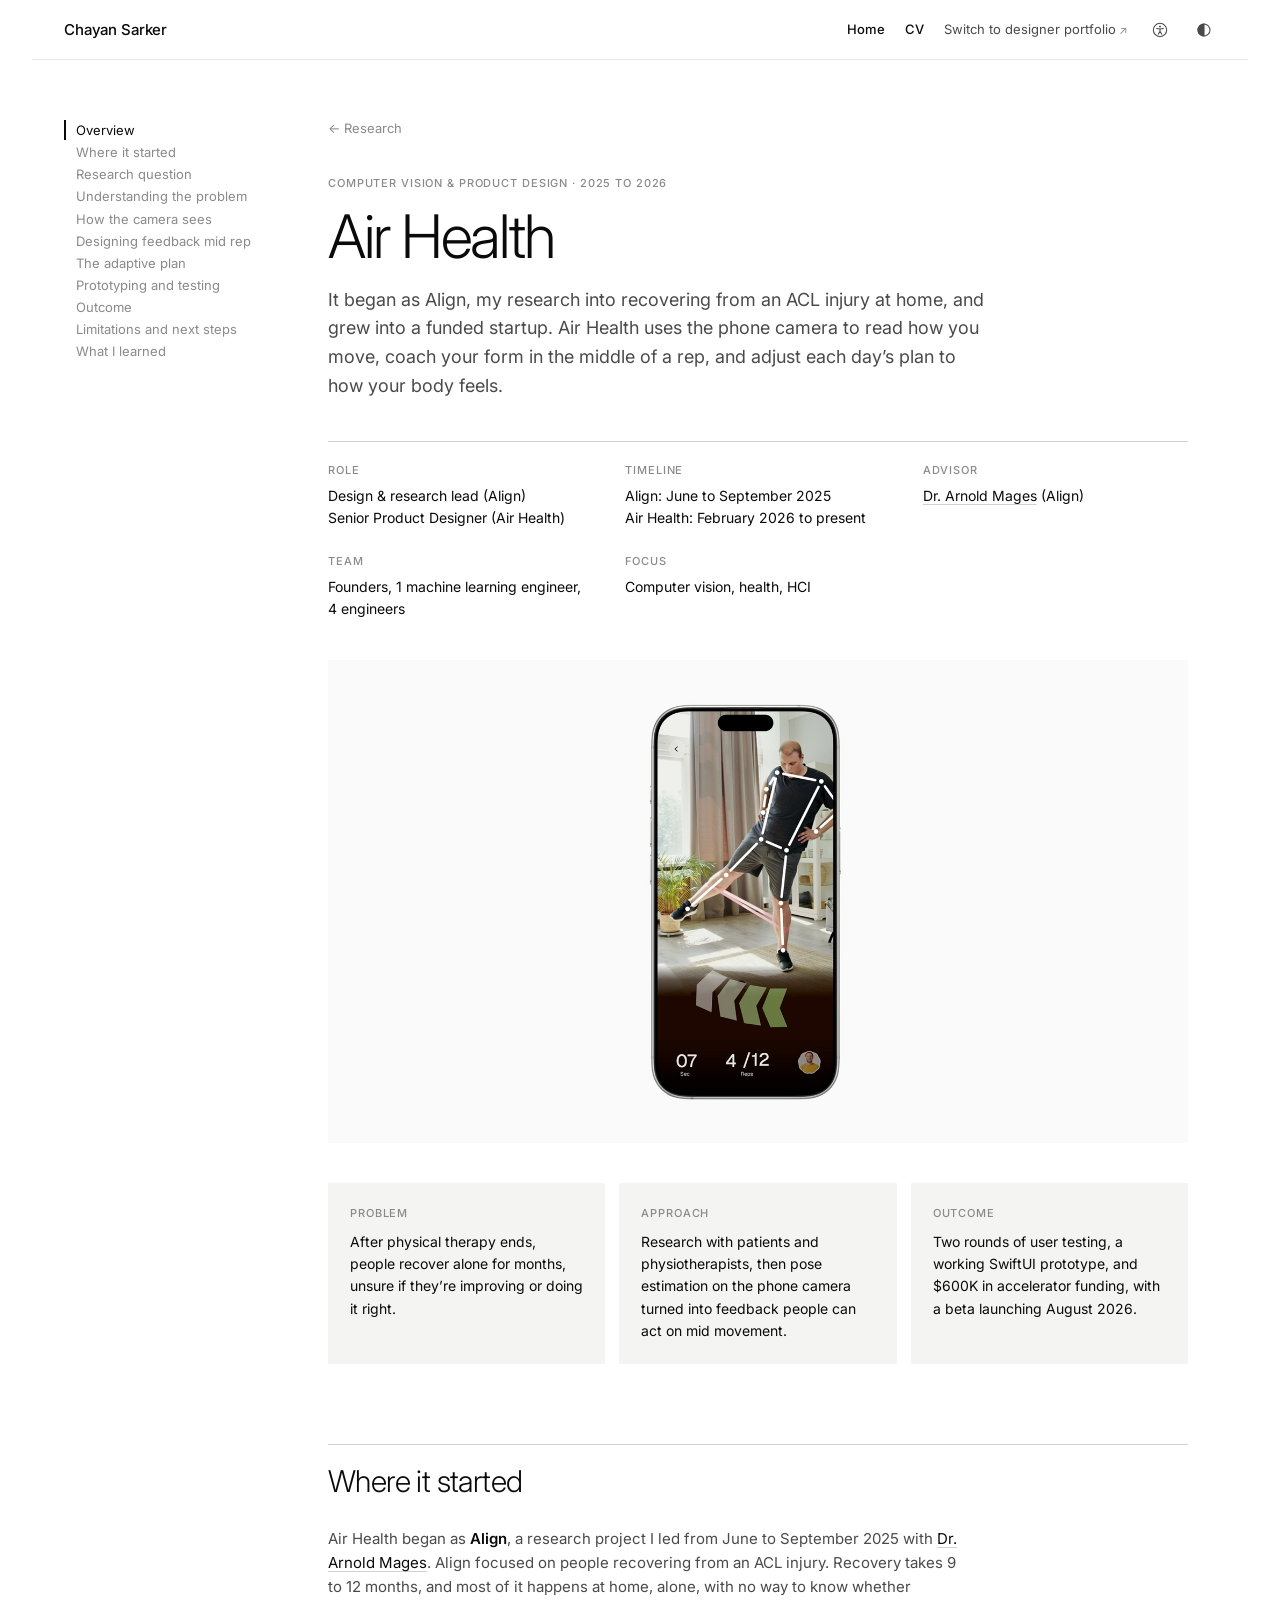
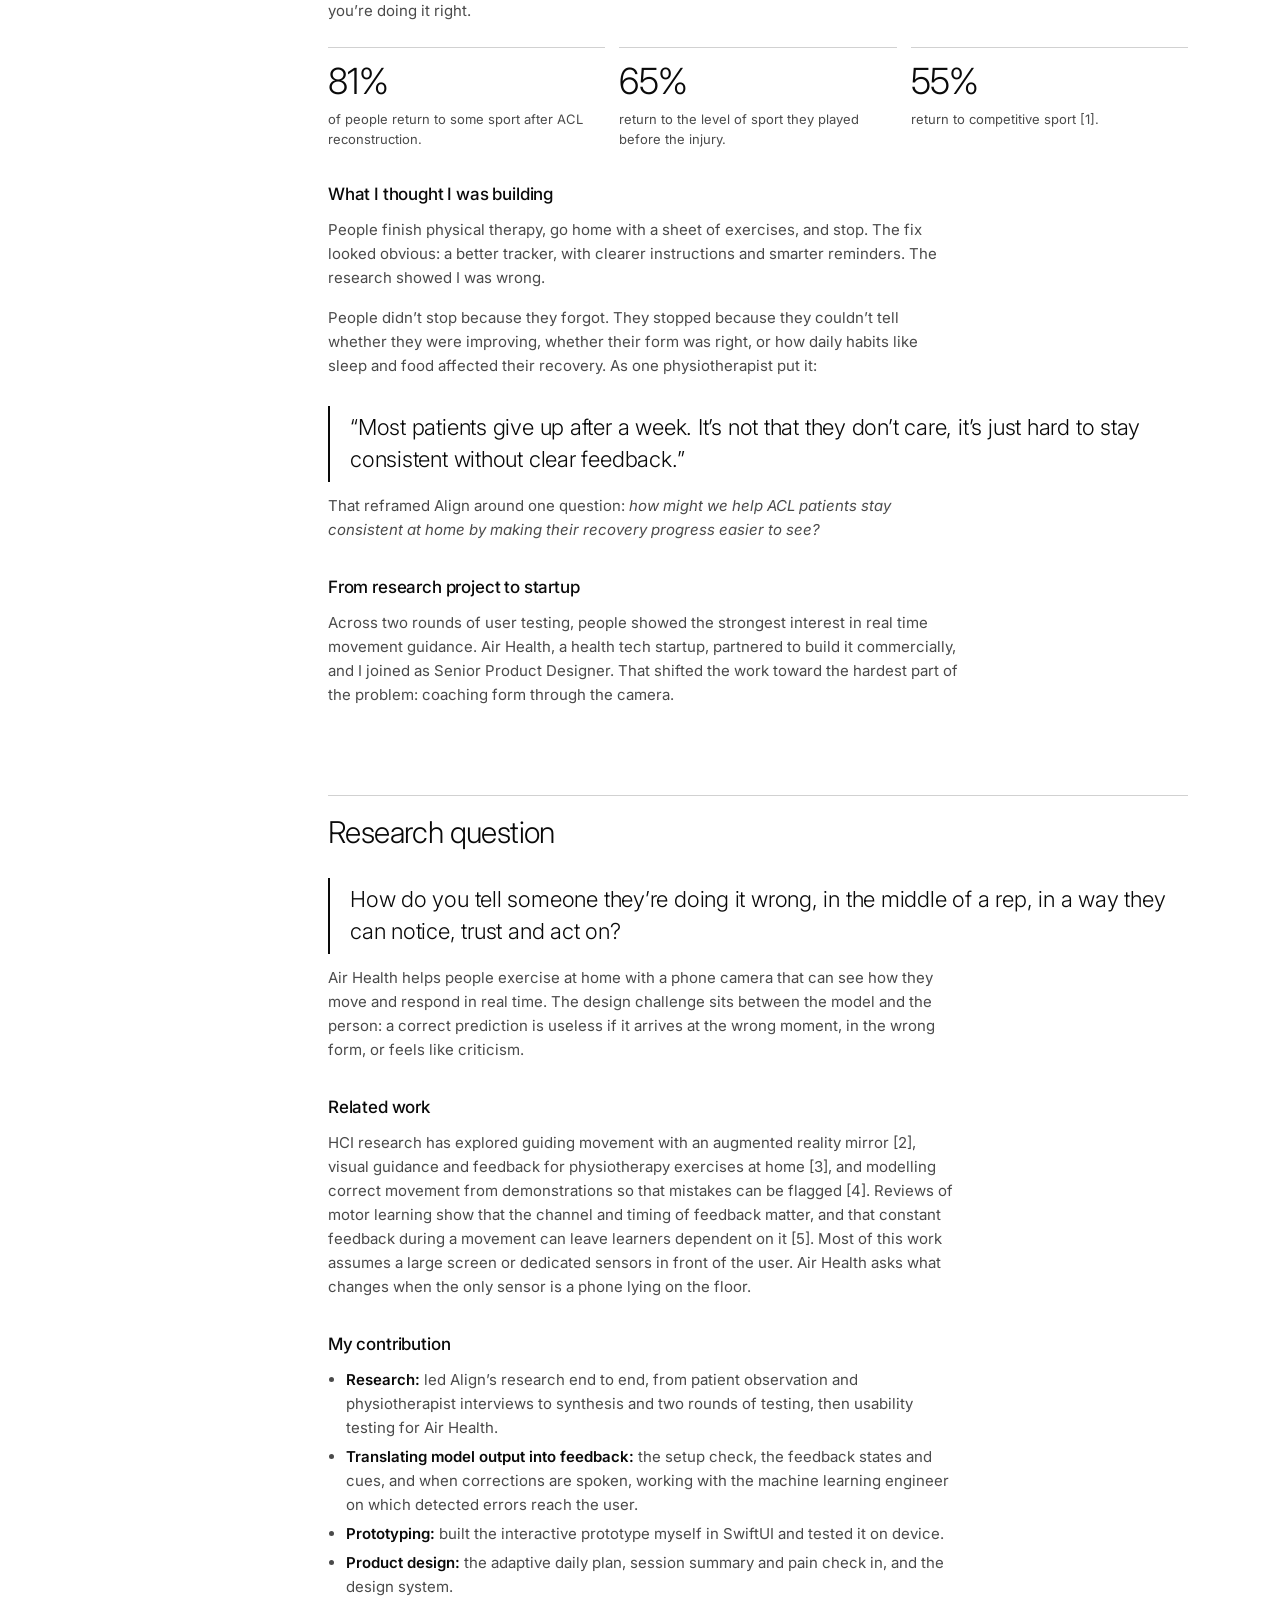
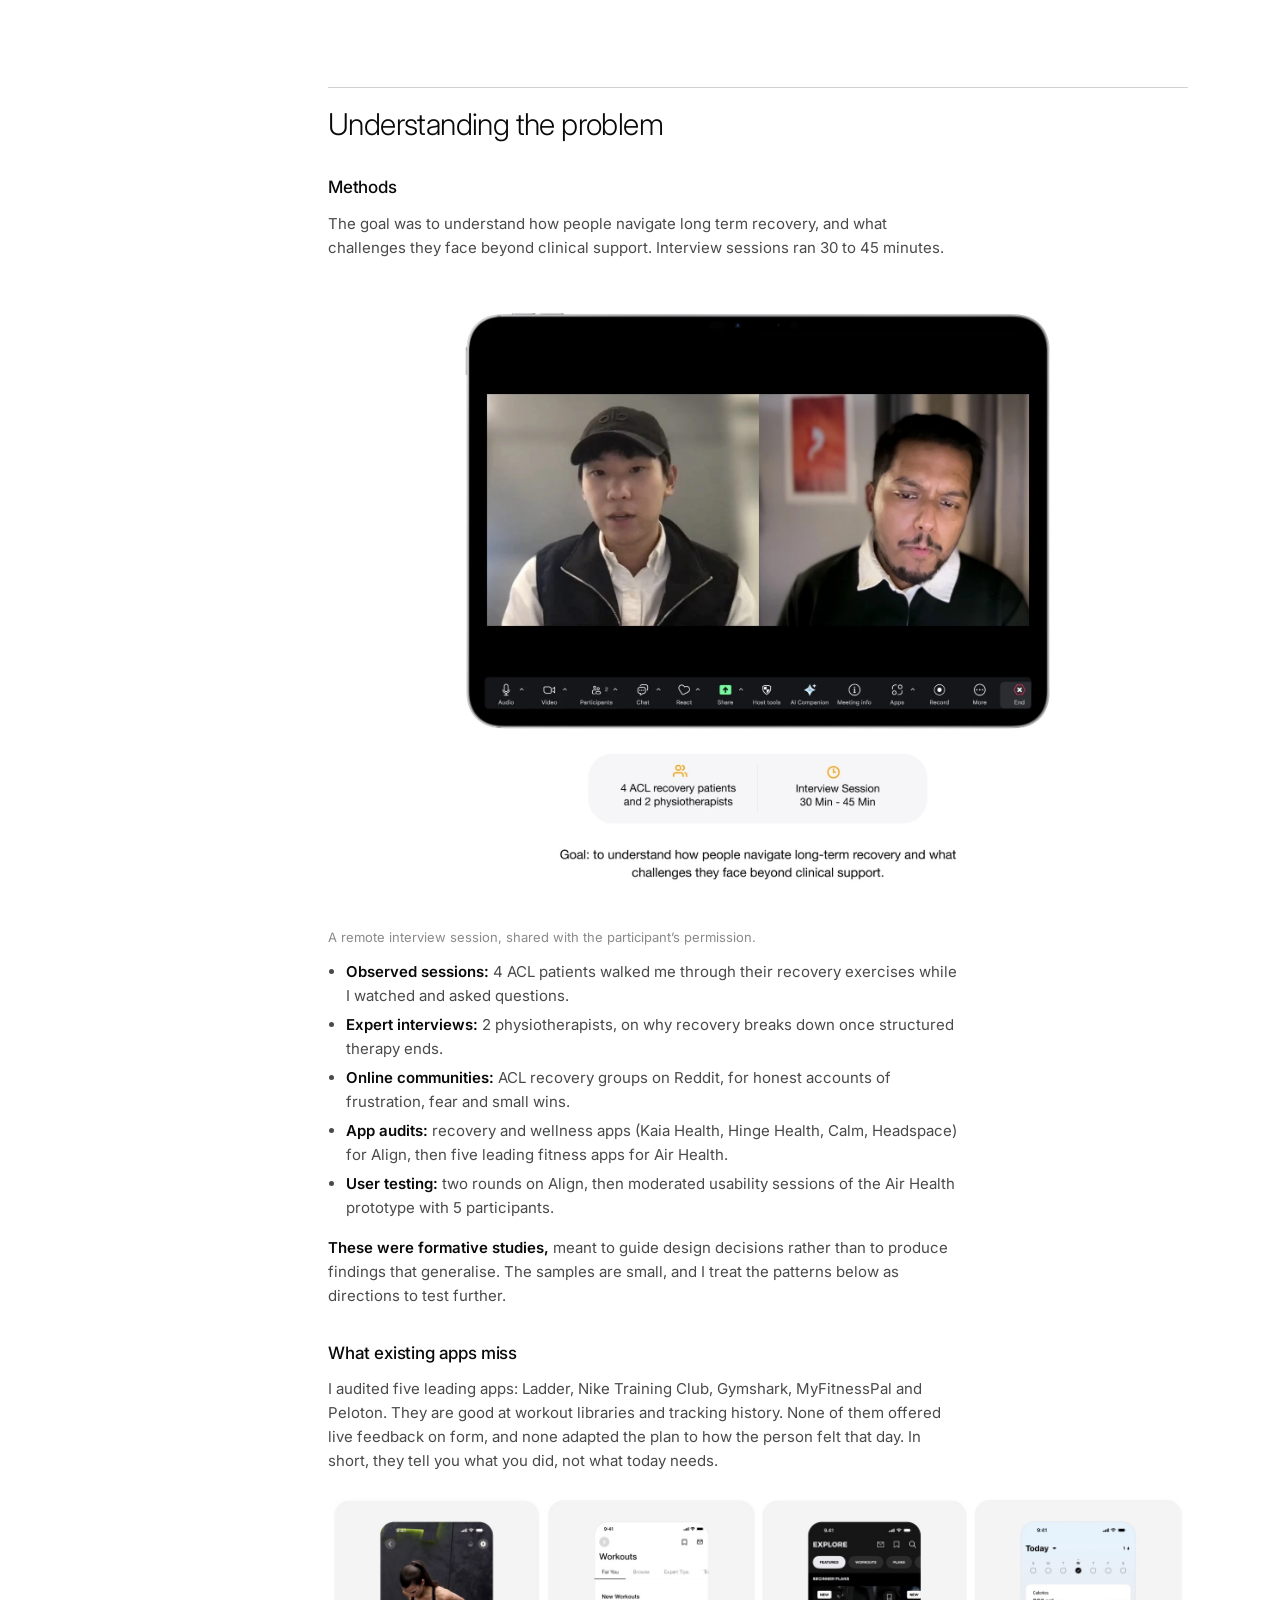
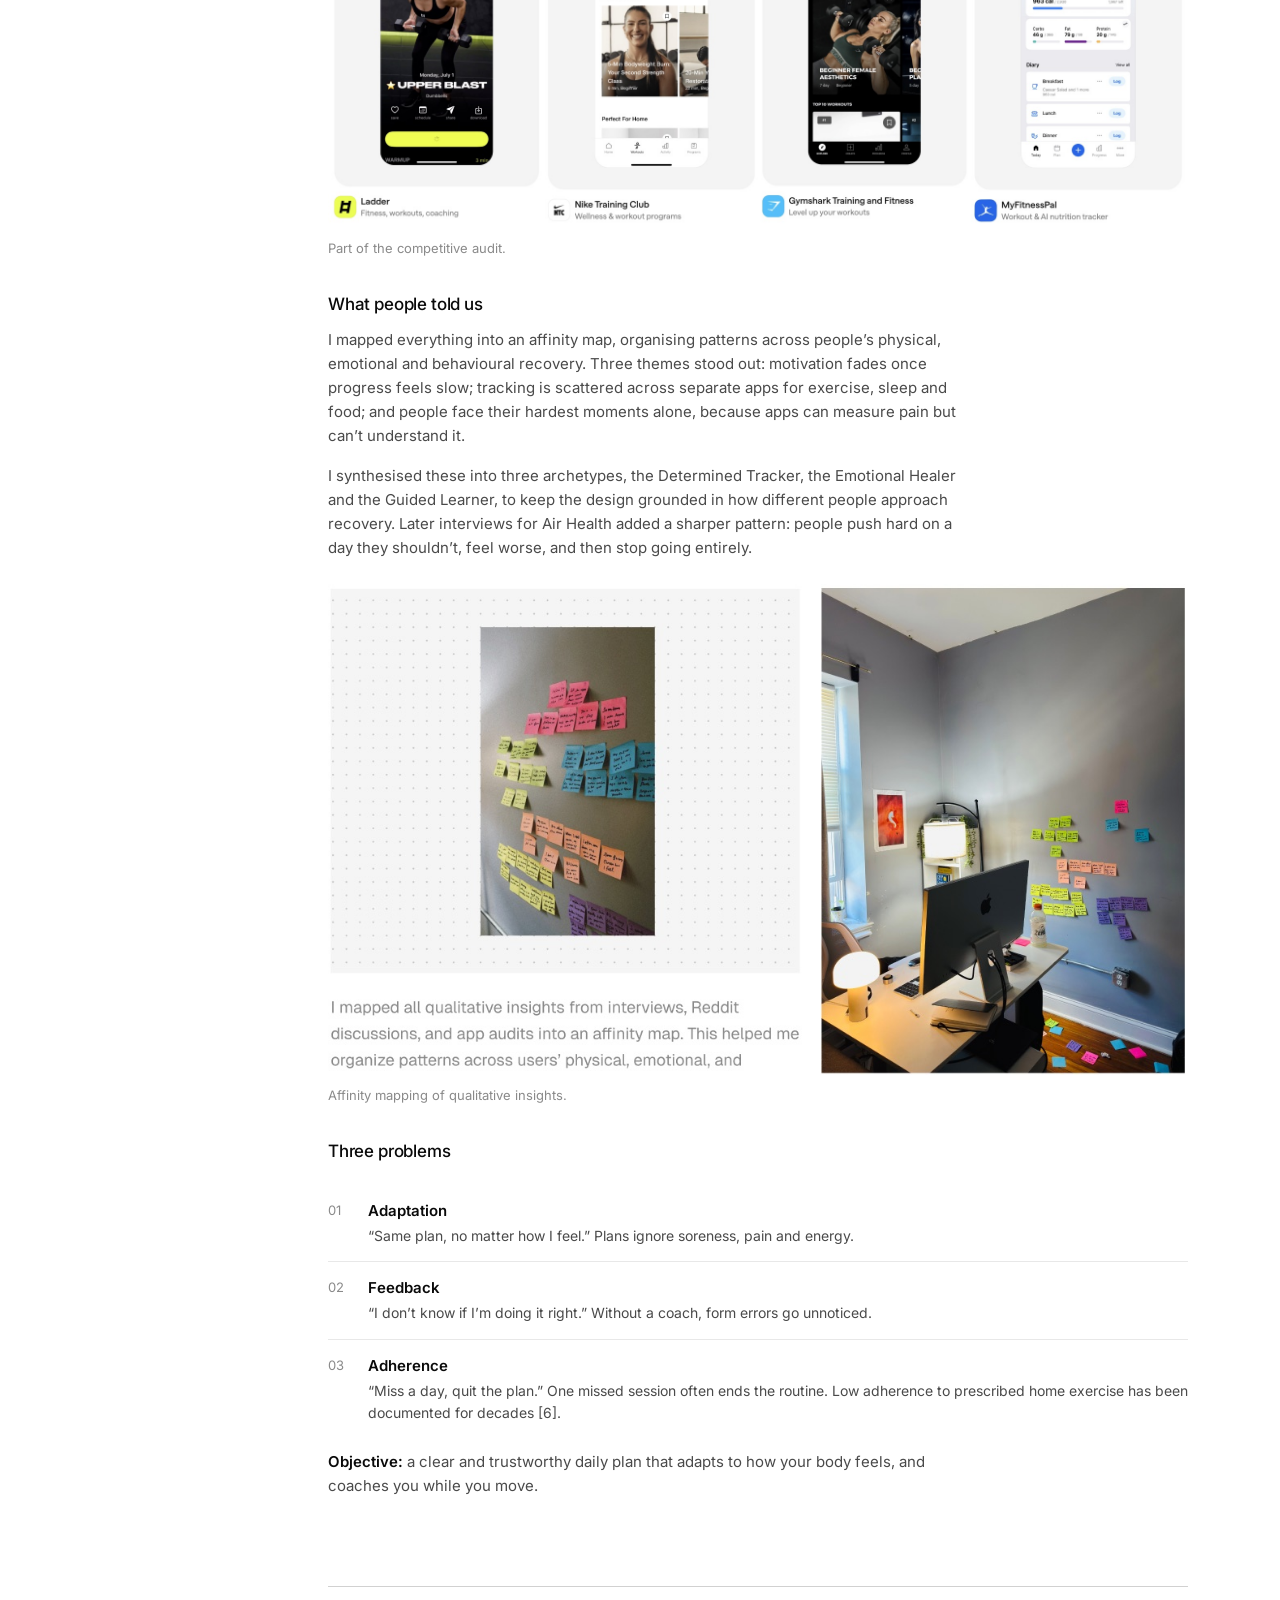
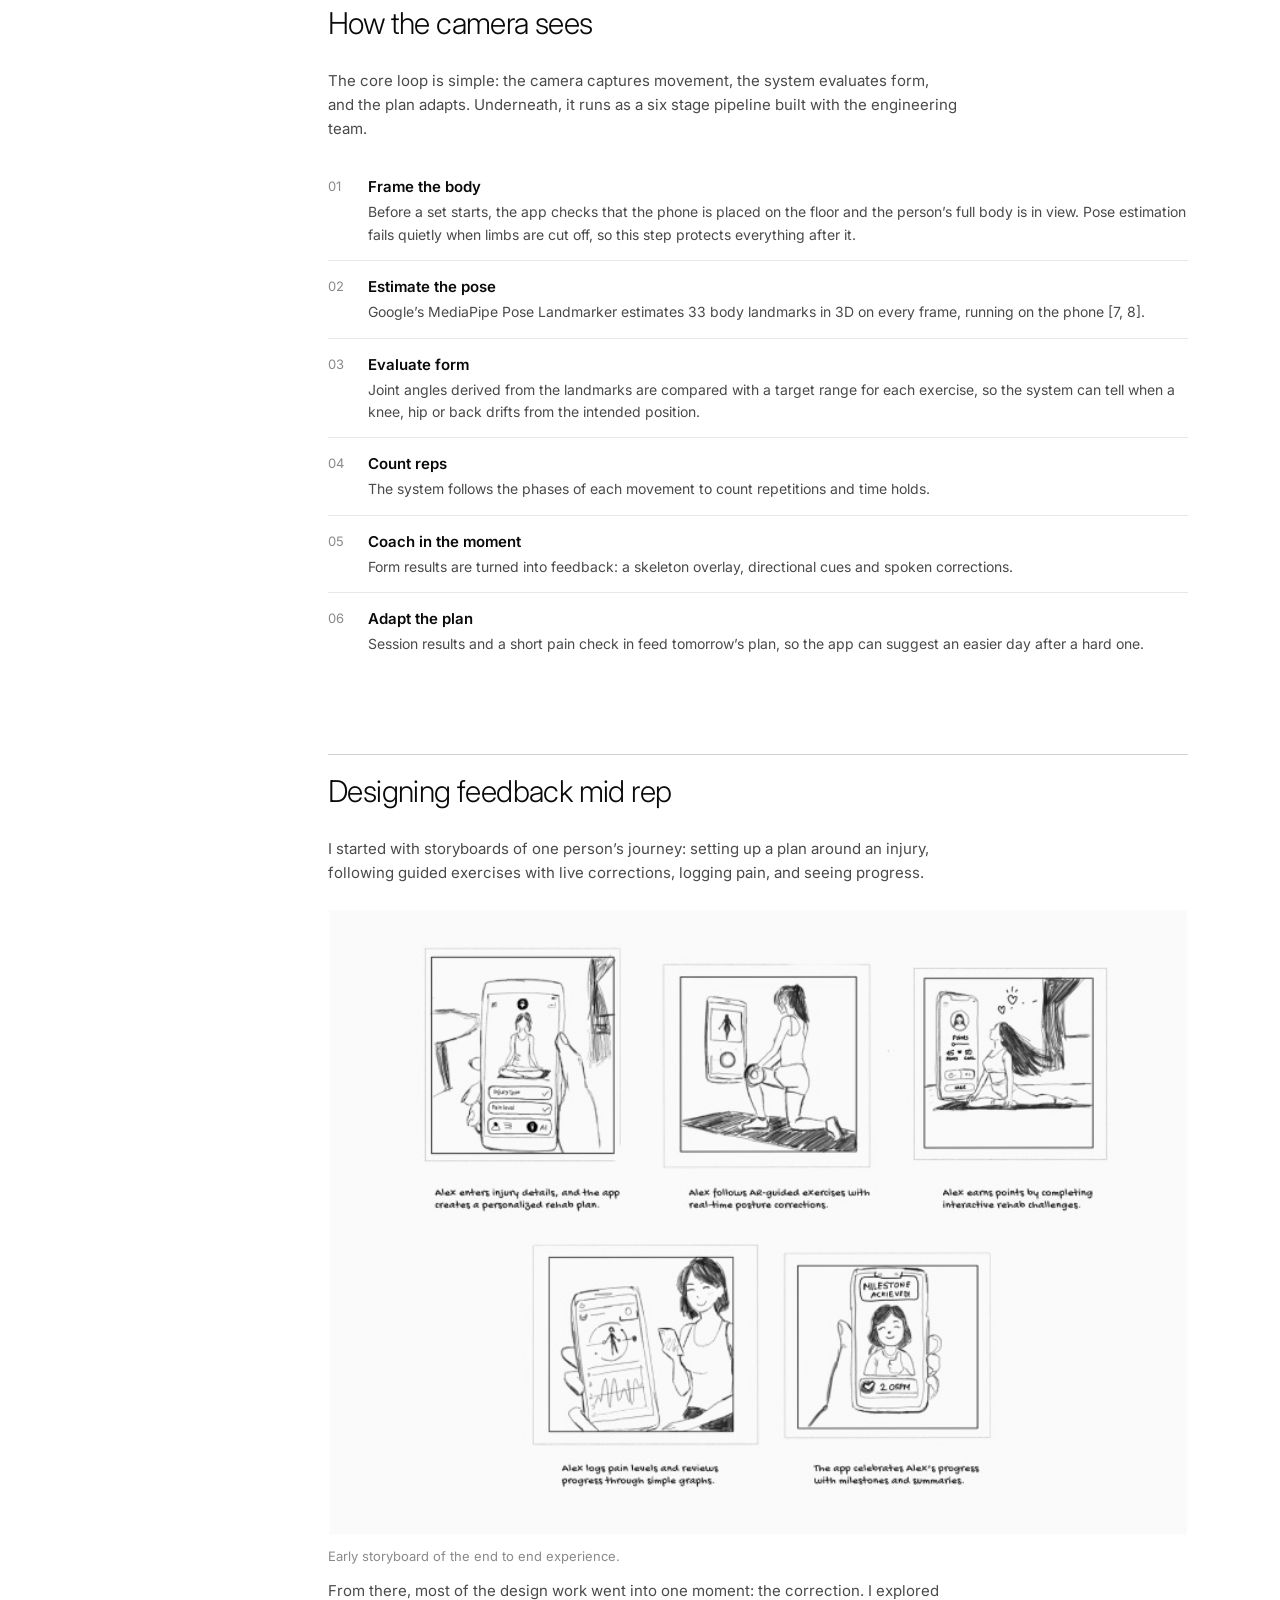
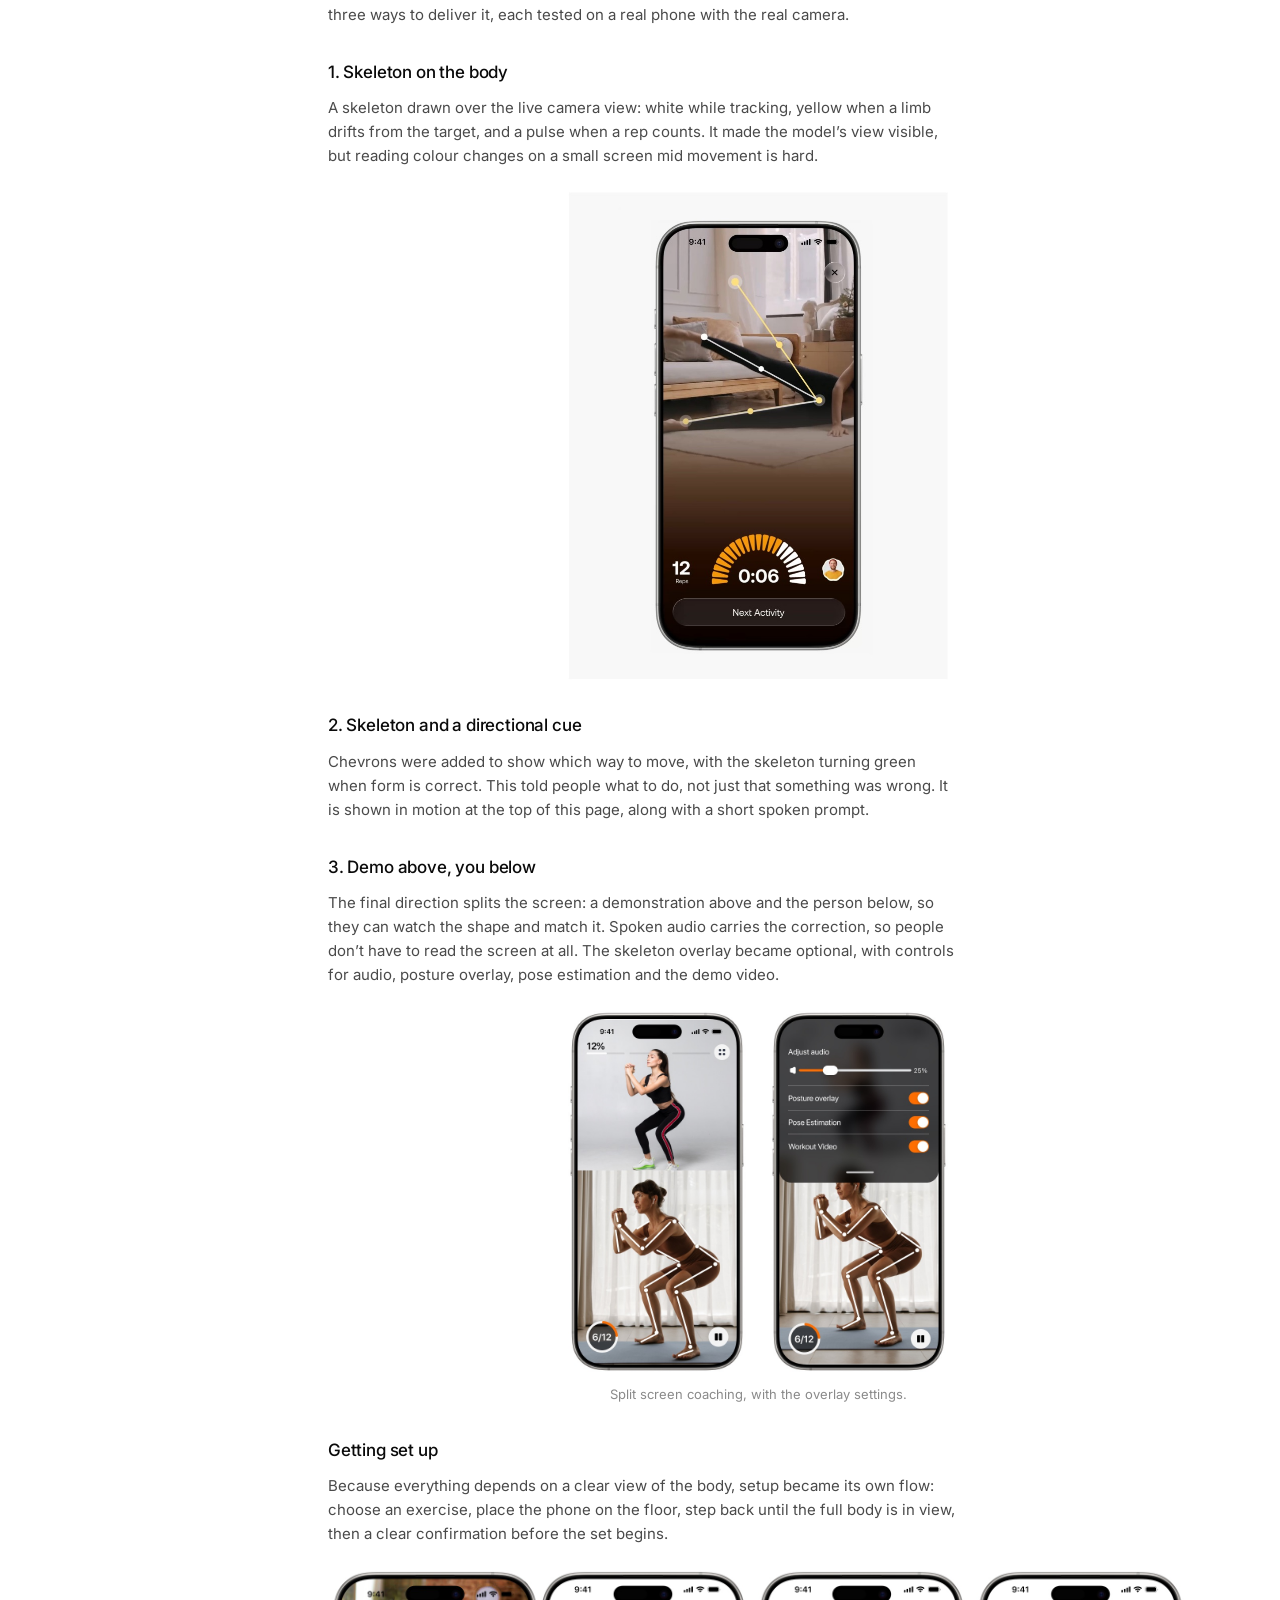
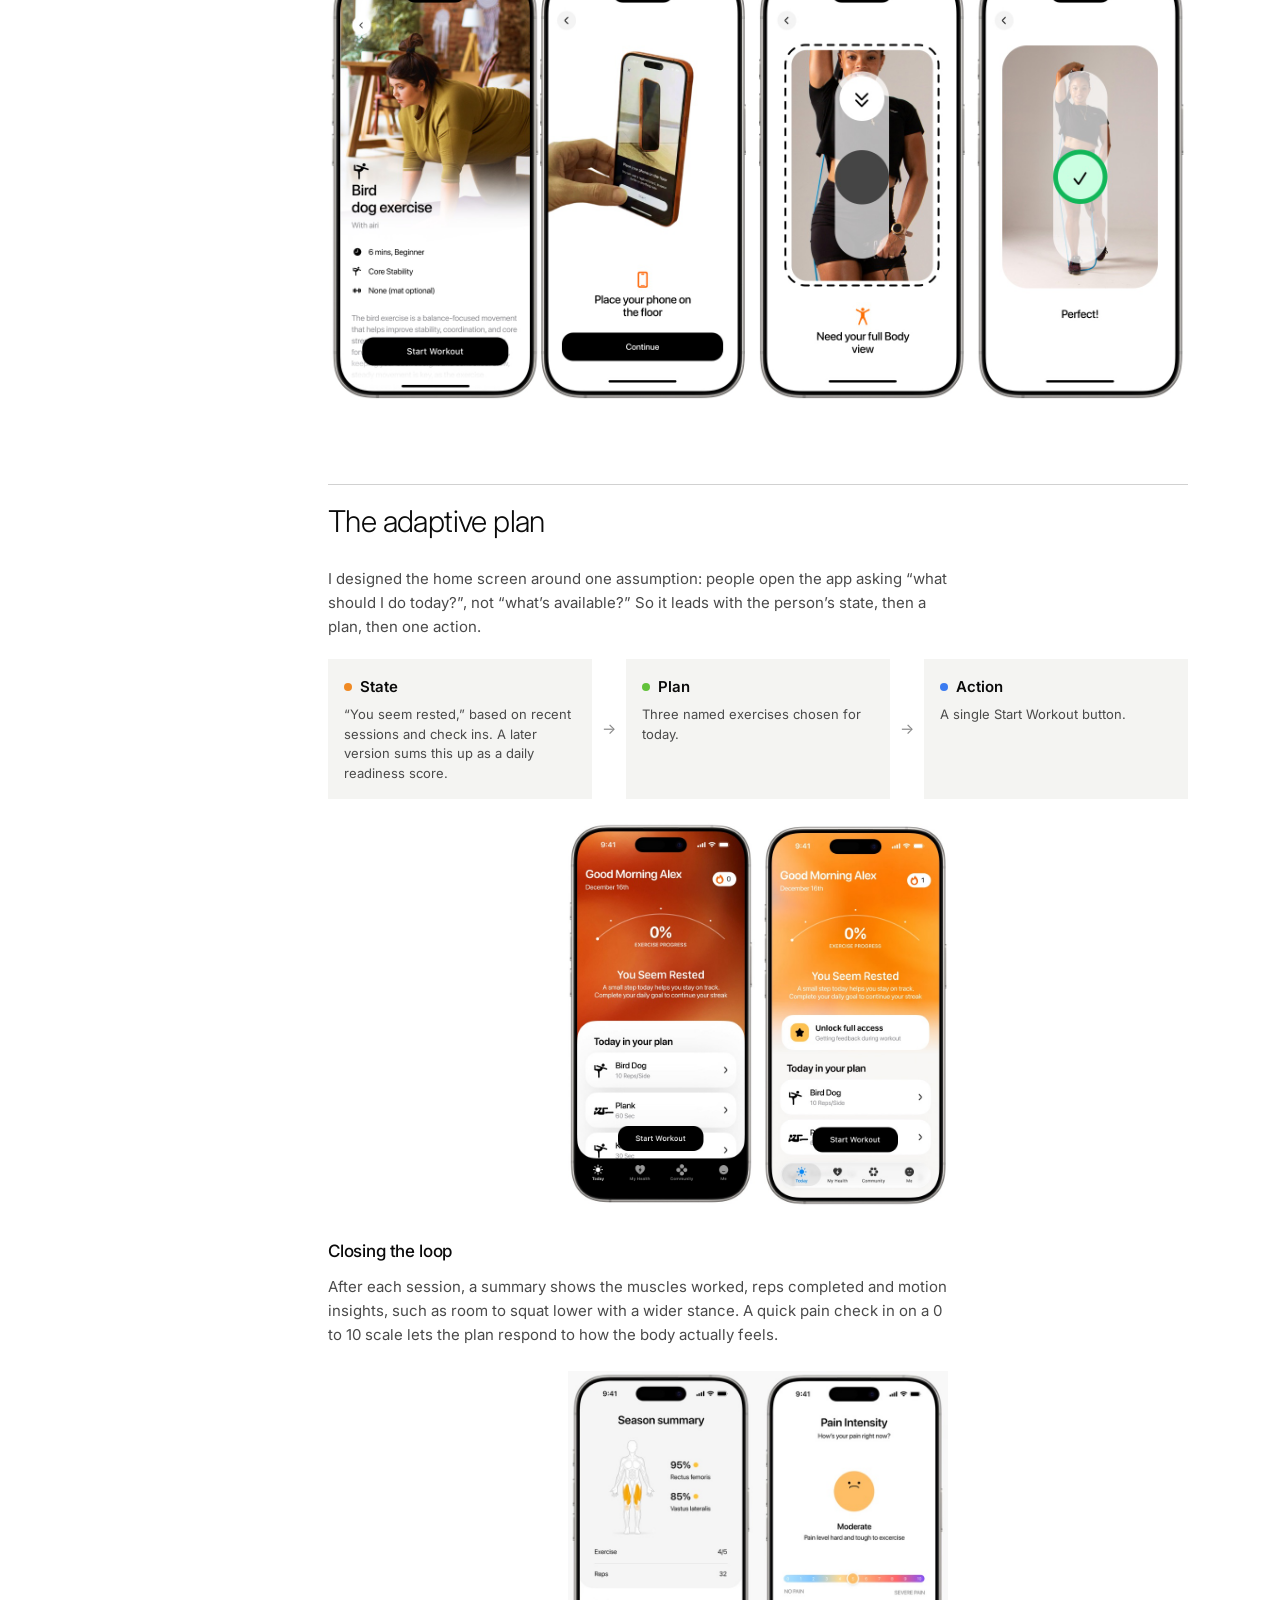
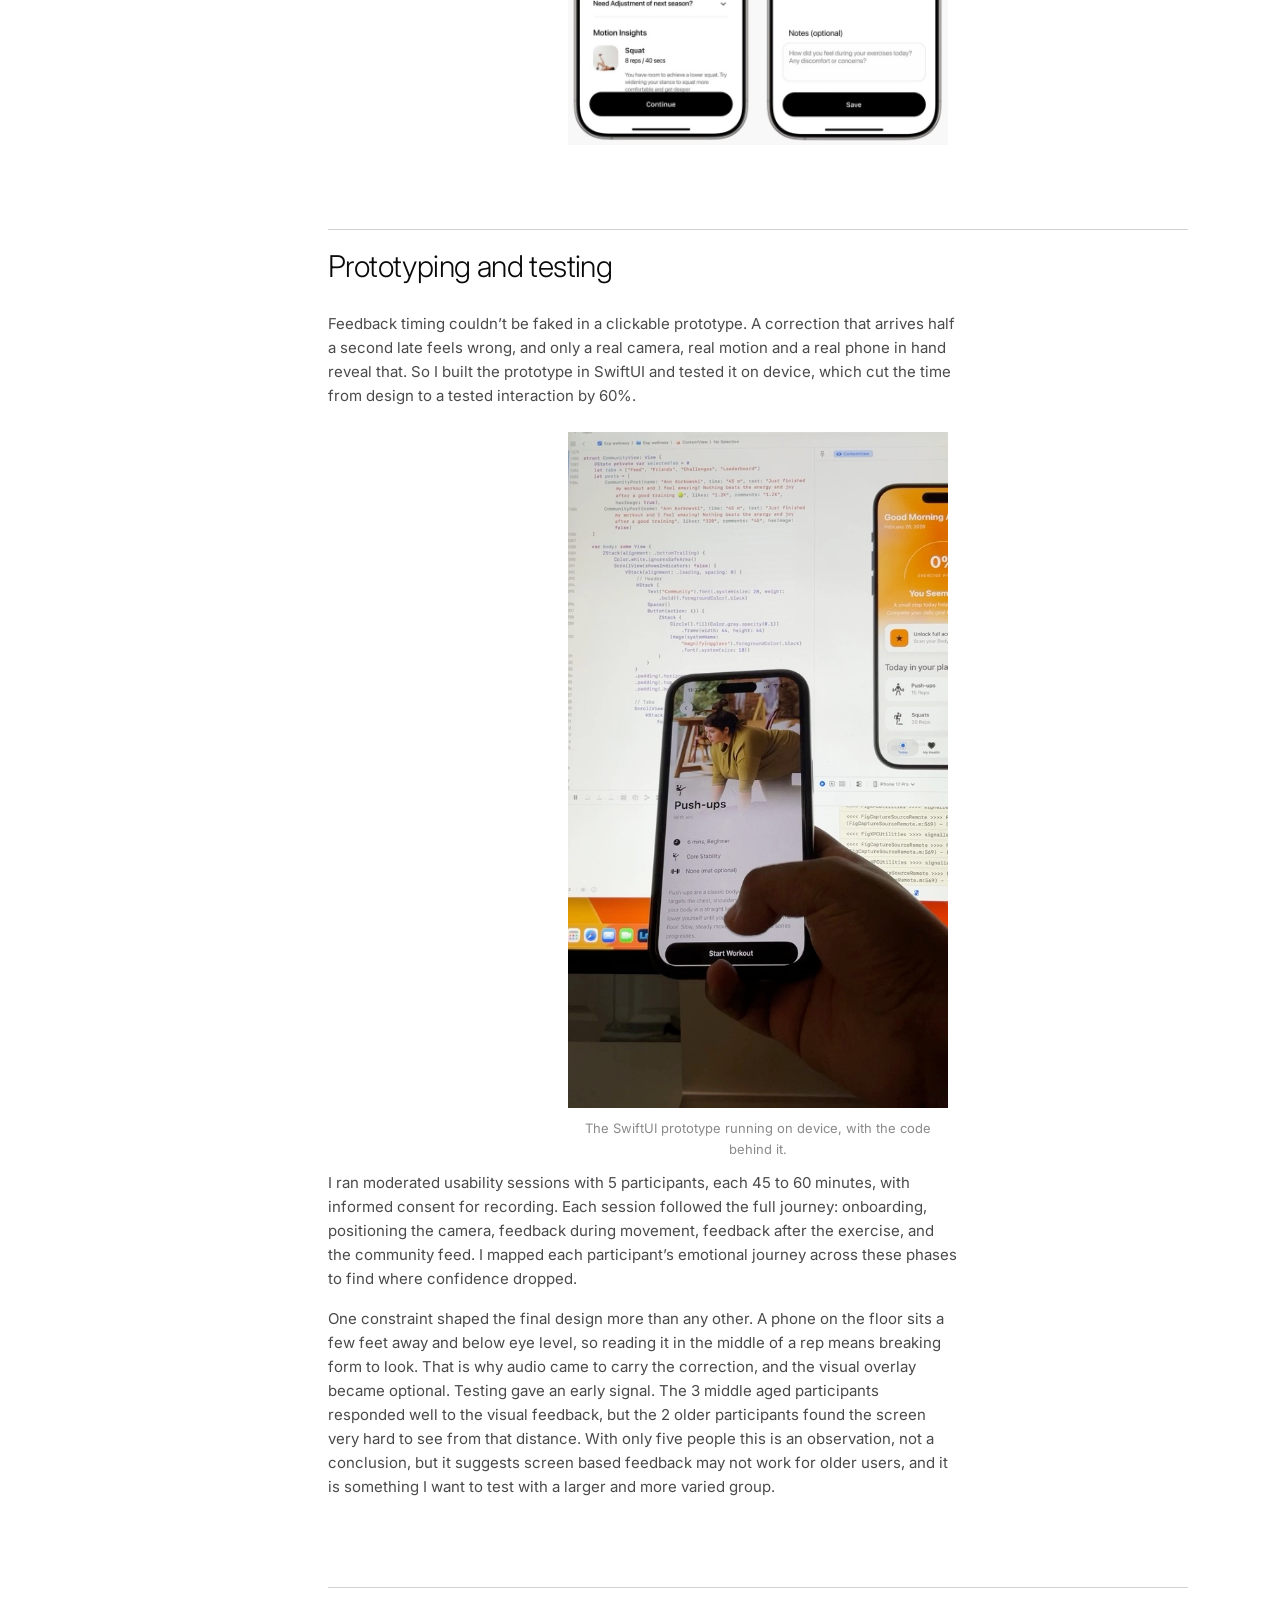
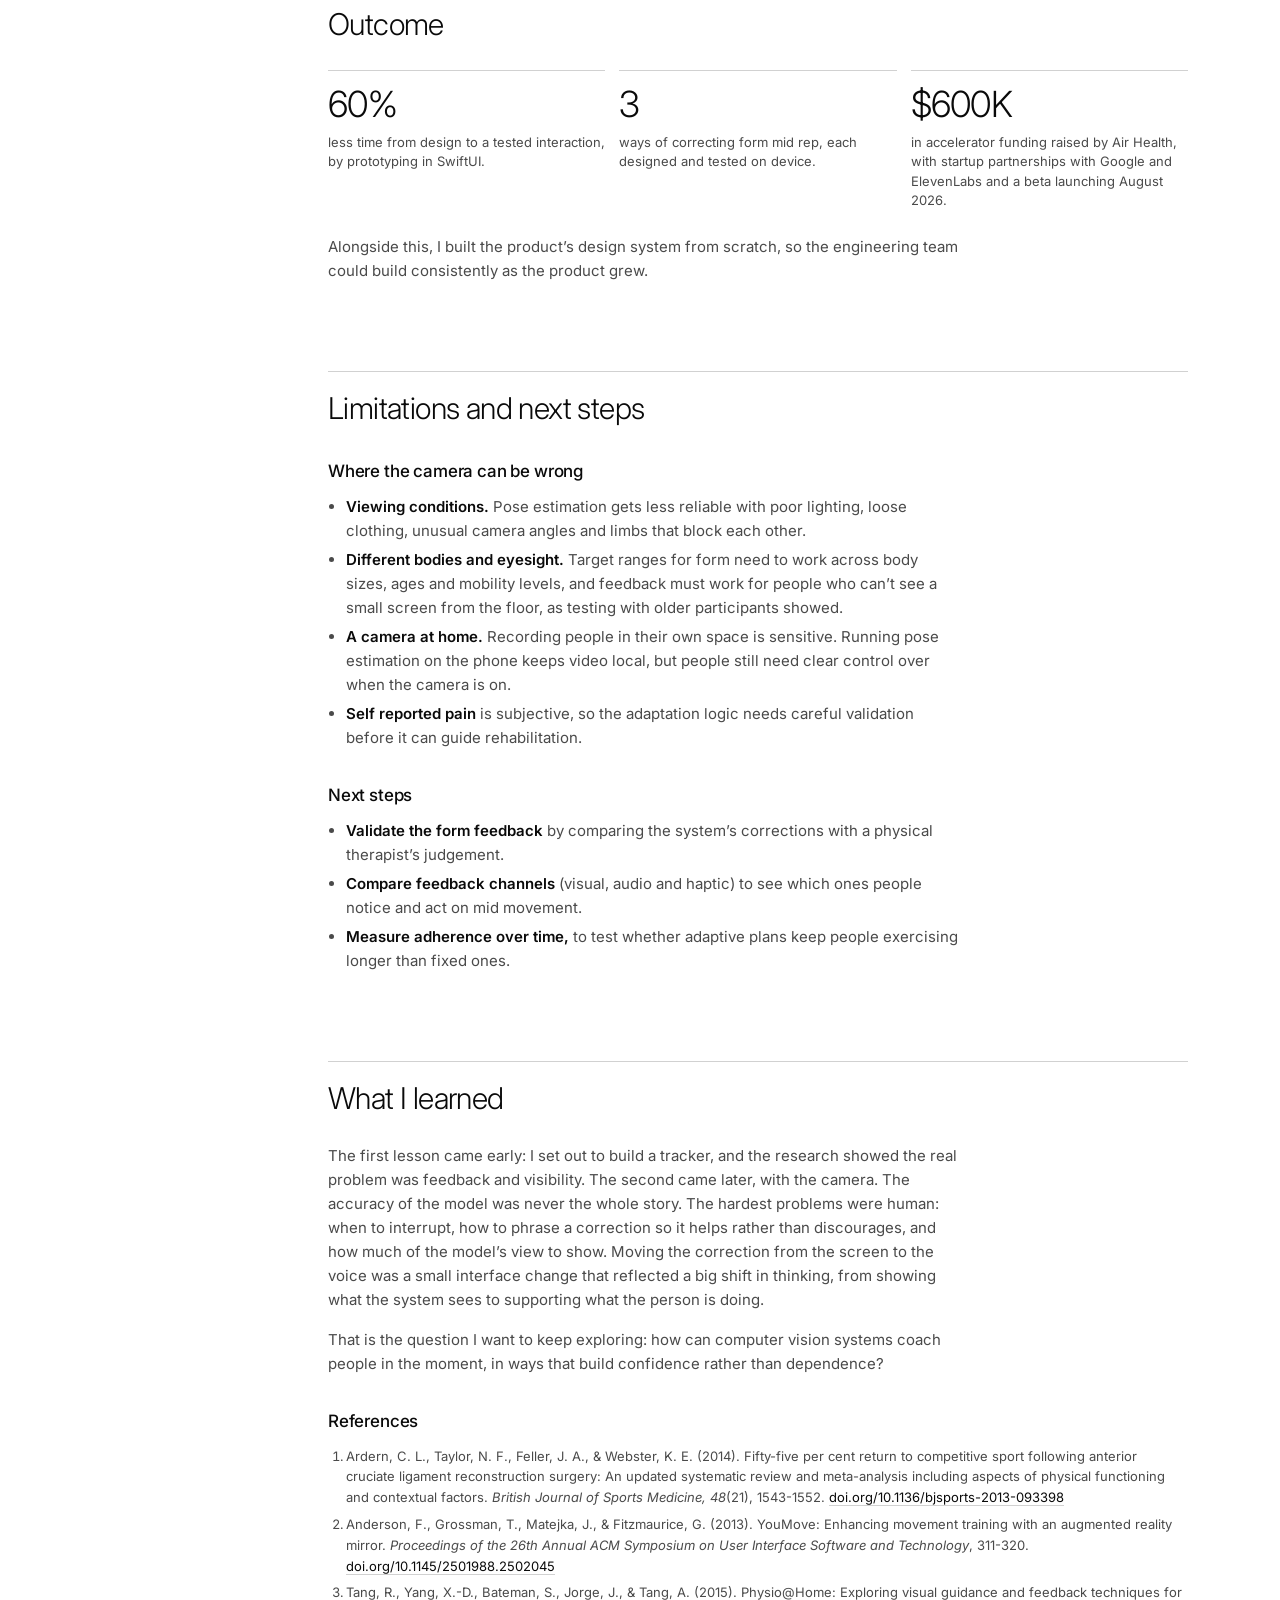
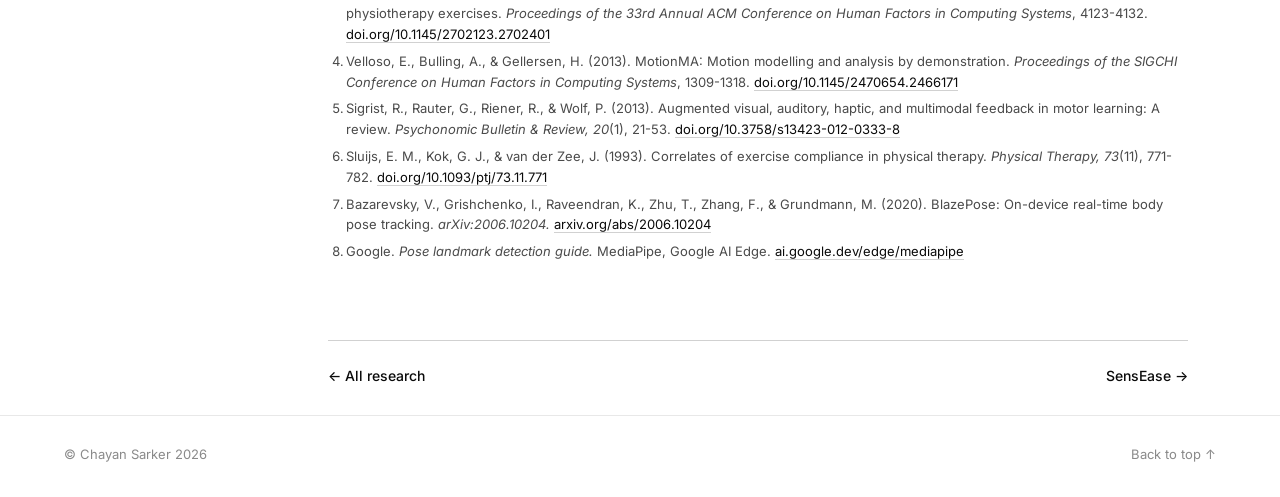
==== commit fdb9b8a4: "Link professor names to their faculty pages Co-Authored-By: Claude Opus 5.5 <noreply@anthropic.com>" ====
--- a/work/air-health/index.html
+++ b/work/air-health/index.html
@@ -11,7 +11,7 @@
 <link rel="preconnect" href="https://fonts.googleapis.com" />
 <link rel="preconnect" href="https://fonts.gstatic.com" crossorigin />
 <link href="https://fonts.googleapis.com/css2?family=Inter:ital,wght@0,300;0,400;0,500;0,600;1,400&display=swap" rel="stylesheet" />
-<link rel="stylesheet" href="../../home.css?v=9" />
+<link rel="stylesheet" href="../../home.css?v=10" />
 <link rel="stylesheet" href="../../case.css?v=2" />
 
 <script>
@@ -64,7 +64,7 @@
       <dl class="case-meta">
         <div><dt>Role</dt><dd>Design &amp; research lead (Align)<br />Senior Product Designer (Air Health)</dd></div>
         <div><dt>Timeline</dt><dd>Align: June to September 2025<br />Air Health: February 2026 to present</dd></div>
-        <div><dt>Advisor</dt><dd>Dr. Arnold Mages (Align)</dd></div>
+        <div><dt>Advisor</dt><dd><a href="https://camd.northeastern.edu/people/michael-arnold-mages/" target="_blank" rel="noopener">Dr. Arnold Mages</a> (Align)</dd></div>
         <div><dt>Team</dt><dd>Founders, 1 machine learning engineer, 4 engineers</dd></div>
         <div><dt>Focus</dt><dd>Computer vision, health, HCI</dd></div>
       </dl>
@@ -85,7 +85,7 @@
     
     <section id="origin">
       <div class="section-head" data-num="01">Where it started</div>
-      <p>Air Health began as <strong>Align</strong>, a research project I led from June to September 2025 with Dr. Arnold Mages. Align focused on people recovering from an ACL injury. Recovery takes 9 to 12 months, and most of it happens at home, alone, with no way to know whether you&rsquo;re doing it right.</p>
+      <p>Air Health began as <strong>Align</strong>, a research project I led from June to September 2025 with <a href="https://camd.northeastern.edu/people/michael-arnold-mages/" target="_blank" rel="noopener">Dr. Arnold Mages</a>. Align focused on people recovering from an ACL injury. Recovery takes 9 to 12 months, and most of it happens at home, alone, with no way to know whether you&rsquo;re doing it right.</p>
       <div class="stat-pair three">
         <div><b>81%</b><span>of people return to some sport after ACL reconstruction.</span></div>
         <div><b>65%</b><span>return to the level of sport they played before the injury.</span></div>
--- a/home.css
+++ b/home.css
@@ -366,3 +366,10 @@
 .nav-link { color: var(--text); font-weight: 500; }
 .nav-link:hover { text-decoration: underline; text-underline-offset: 4px; }
 @media (max-width: 760px) { .topbar-right { gap: 14px; } }
+
+/* Professor and inline links */
+.entry .meta a, .case-meta dd a {
+  text-decoration: underline; text-decoration-color: var(--line-strong);
+  text-underline-offset: 3px; text-decoration-thickness: 1px;
+}
+.entry .meta a:hover, .case-meta dd a:hover { text-decoration-color: var(--text); }
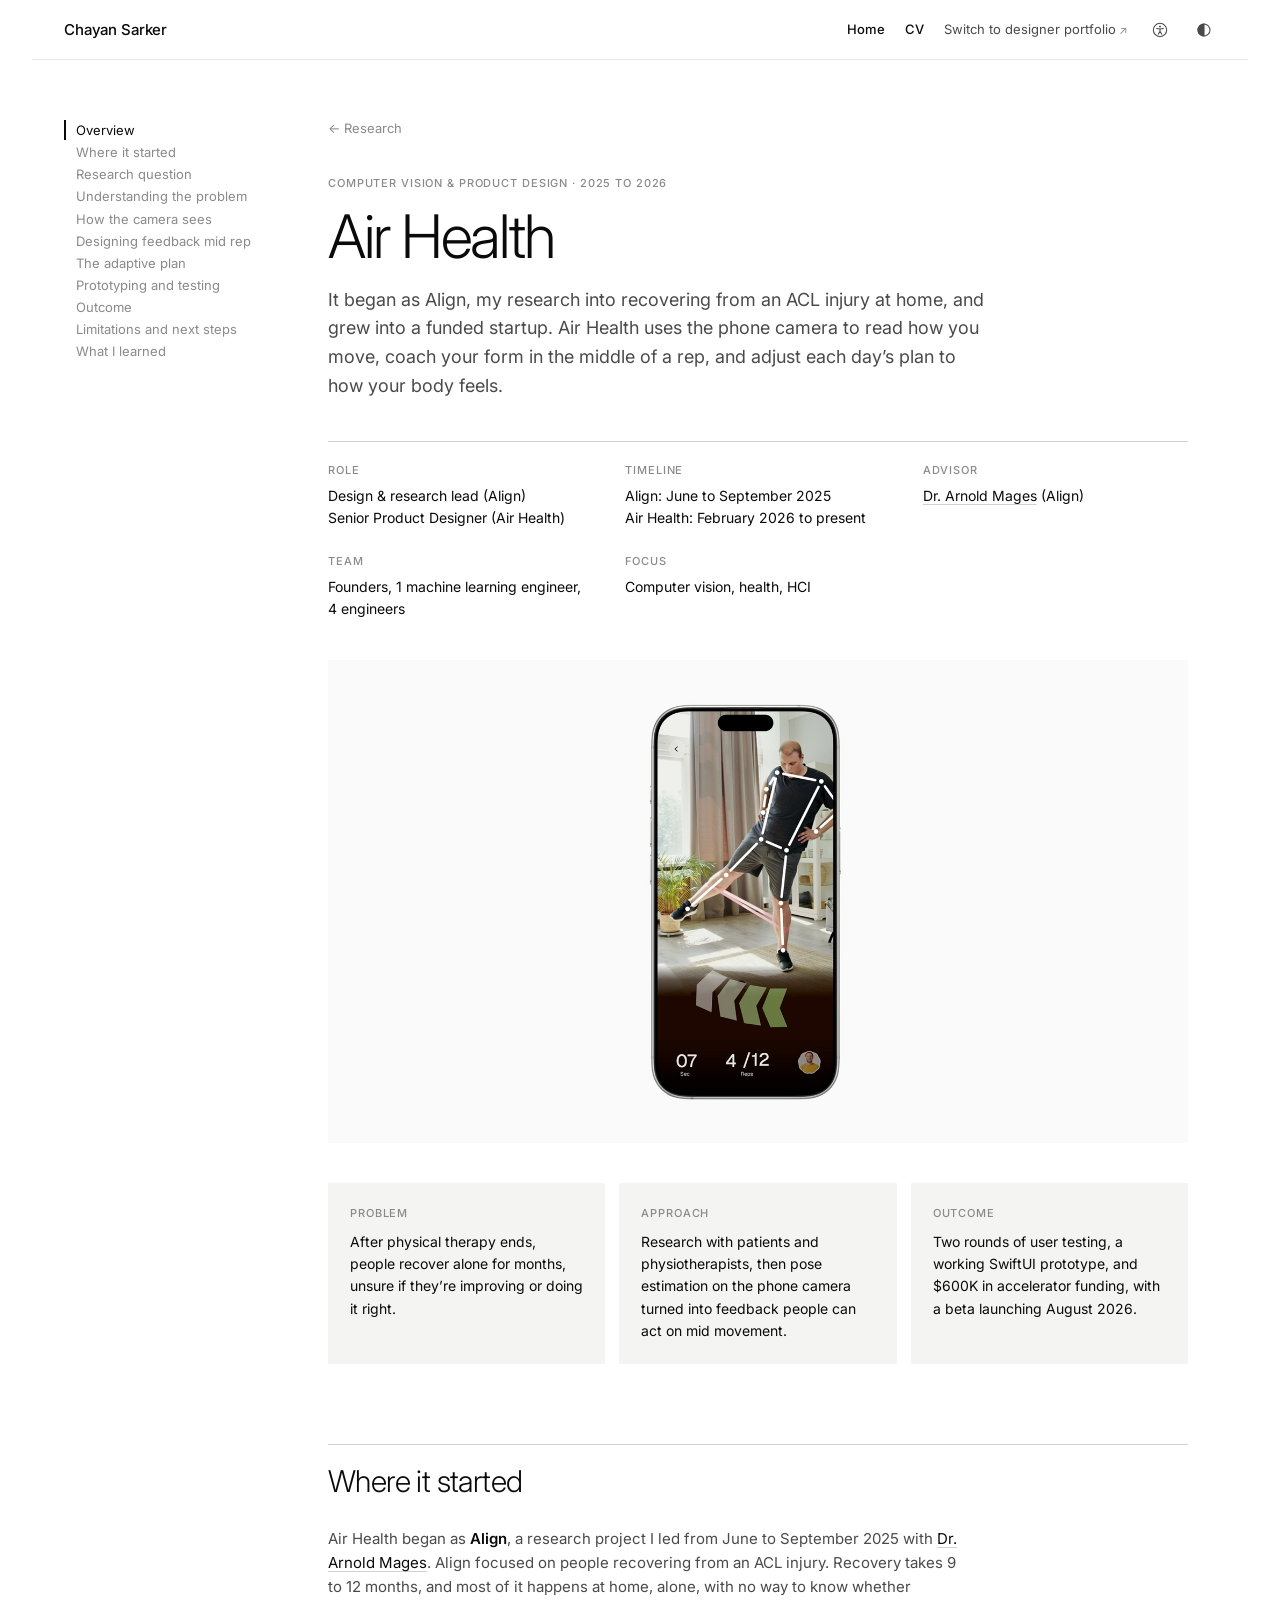
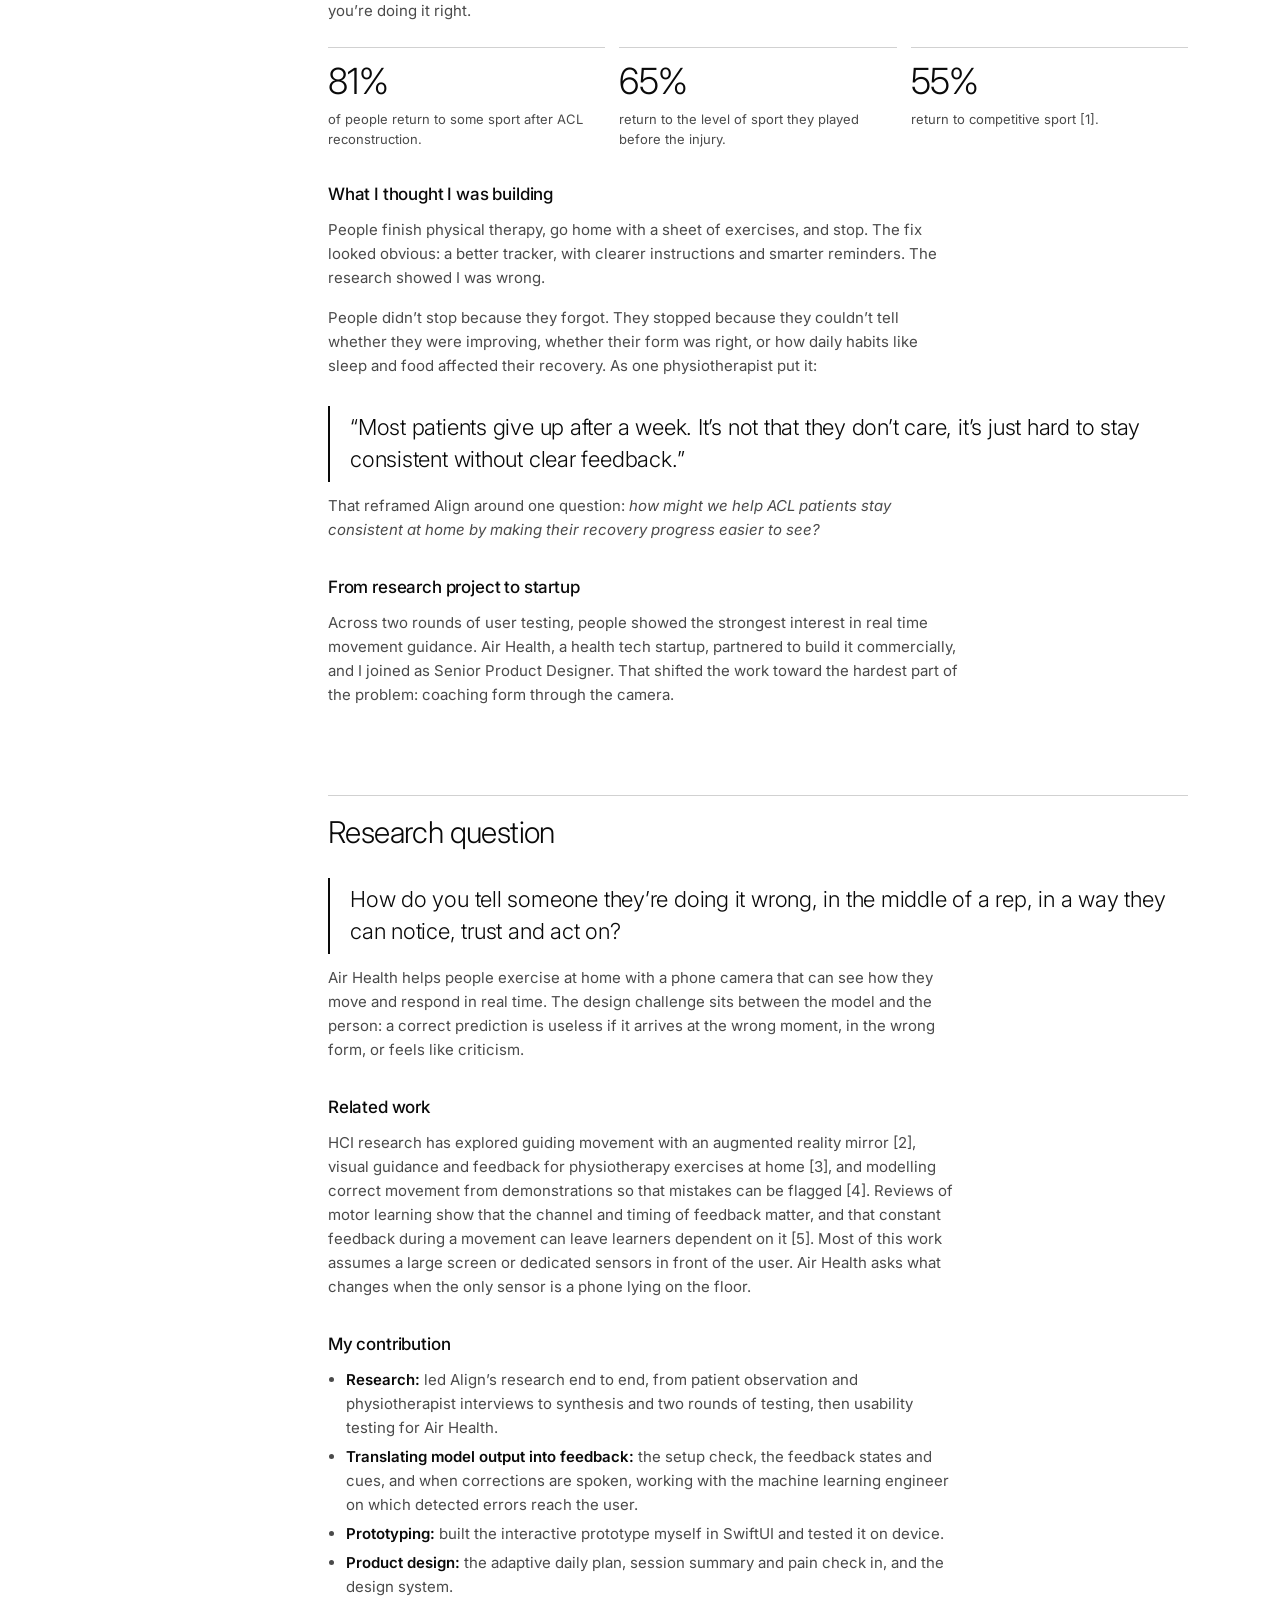
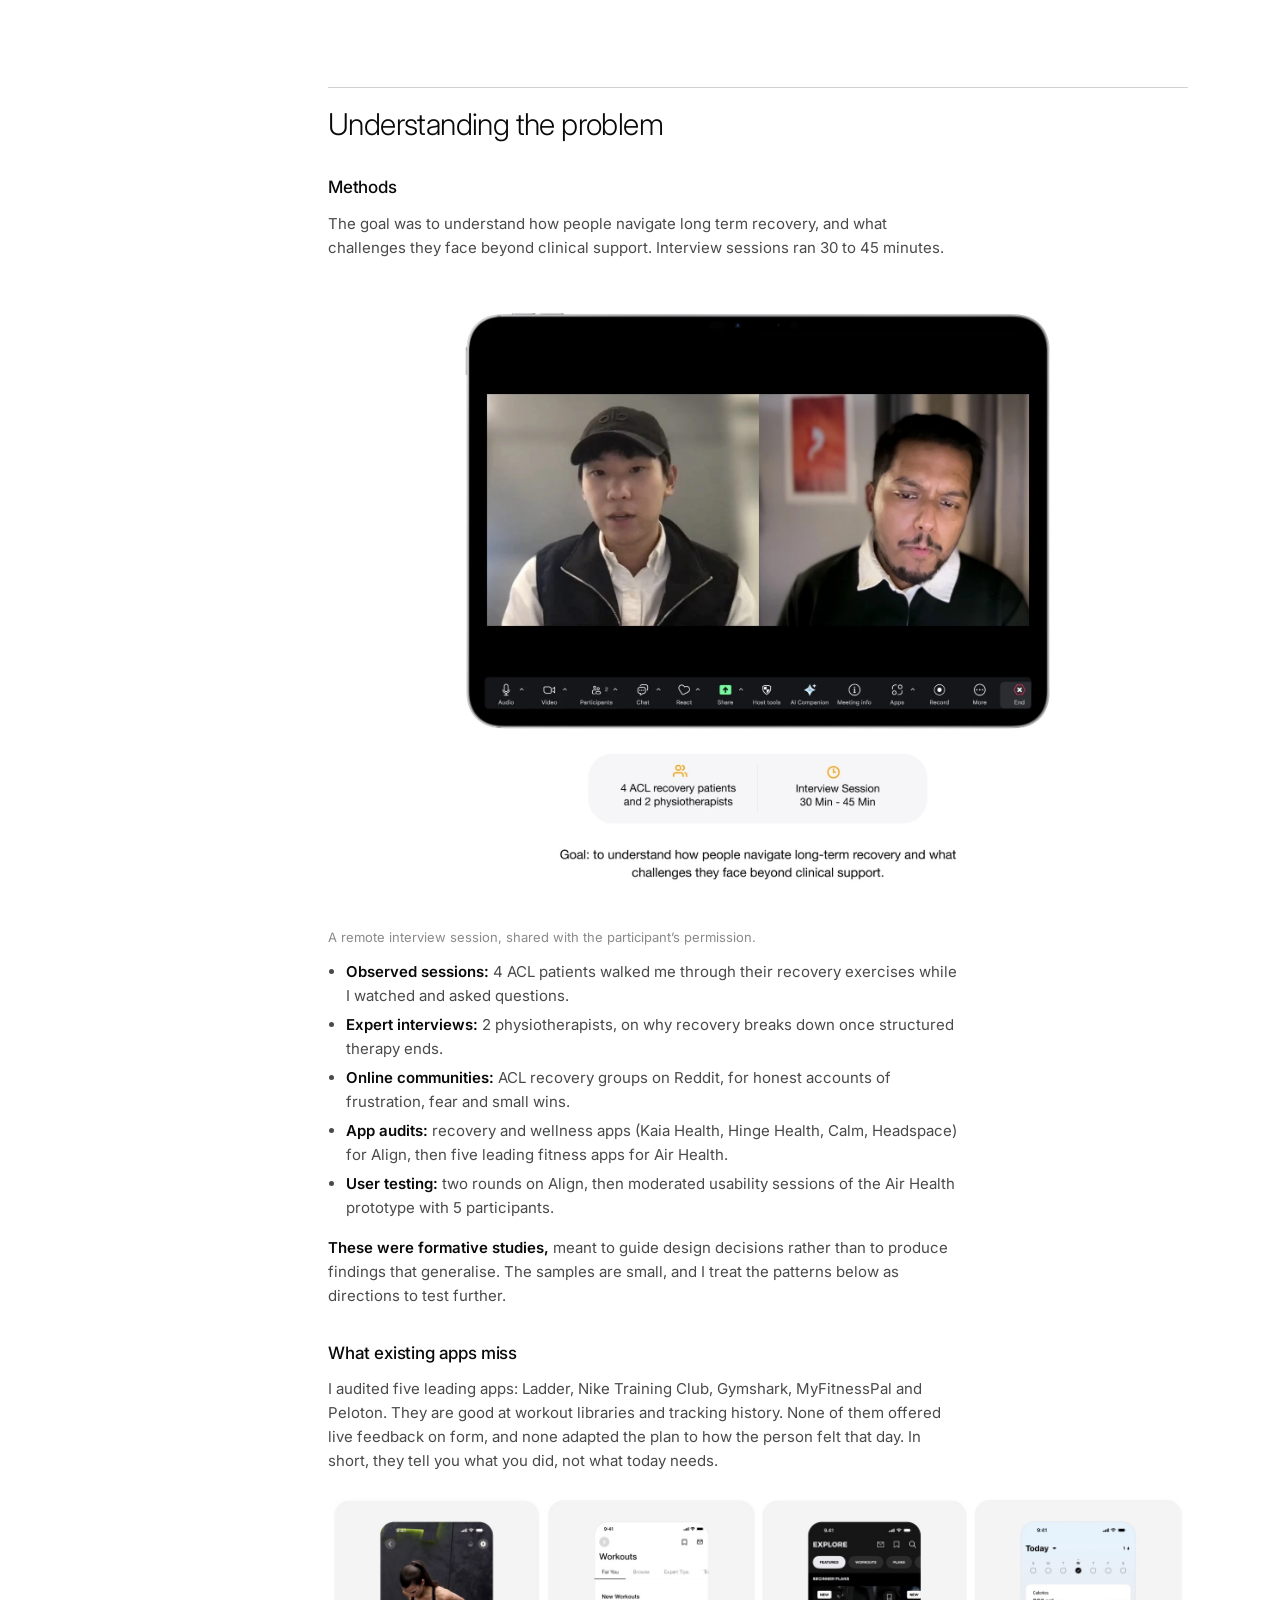
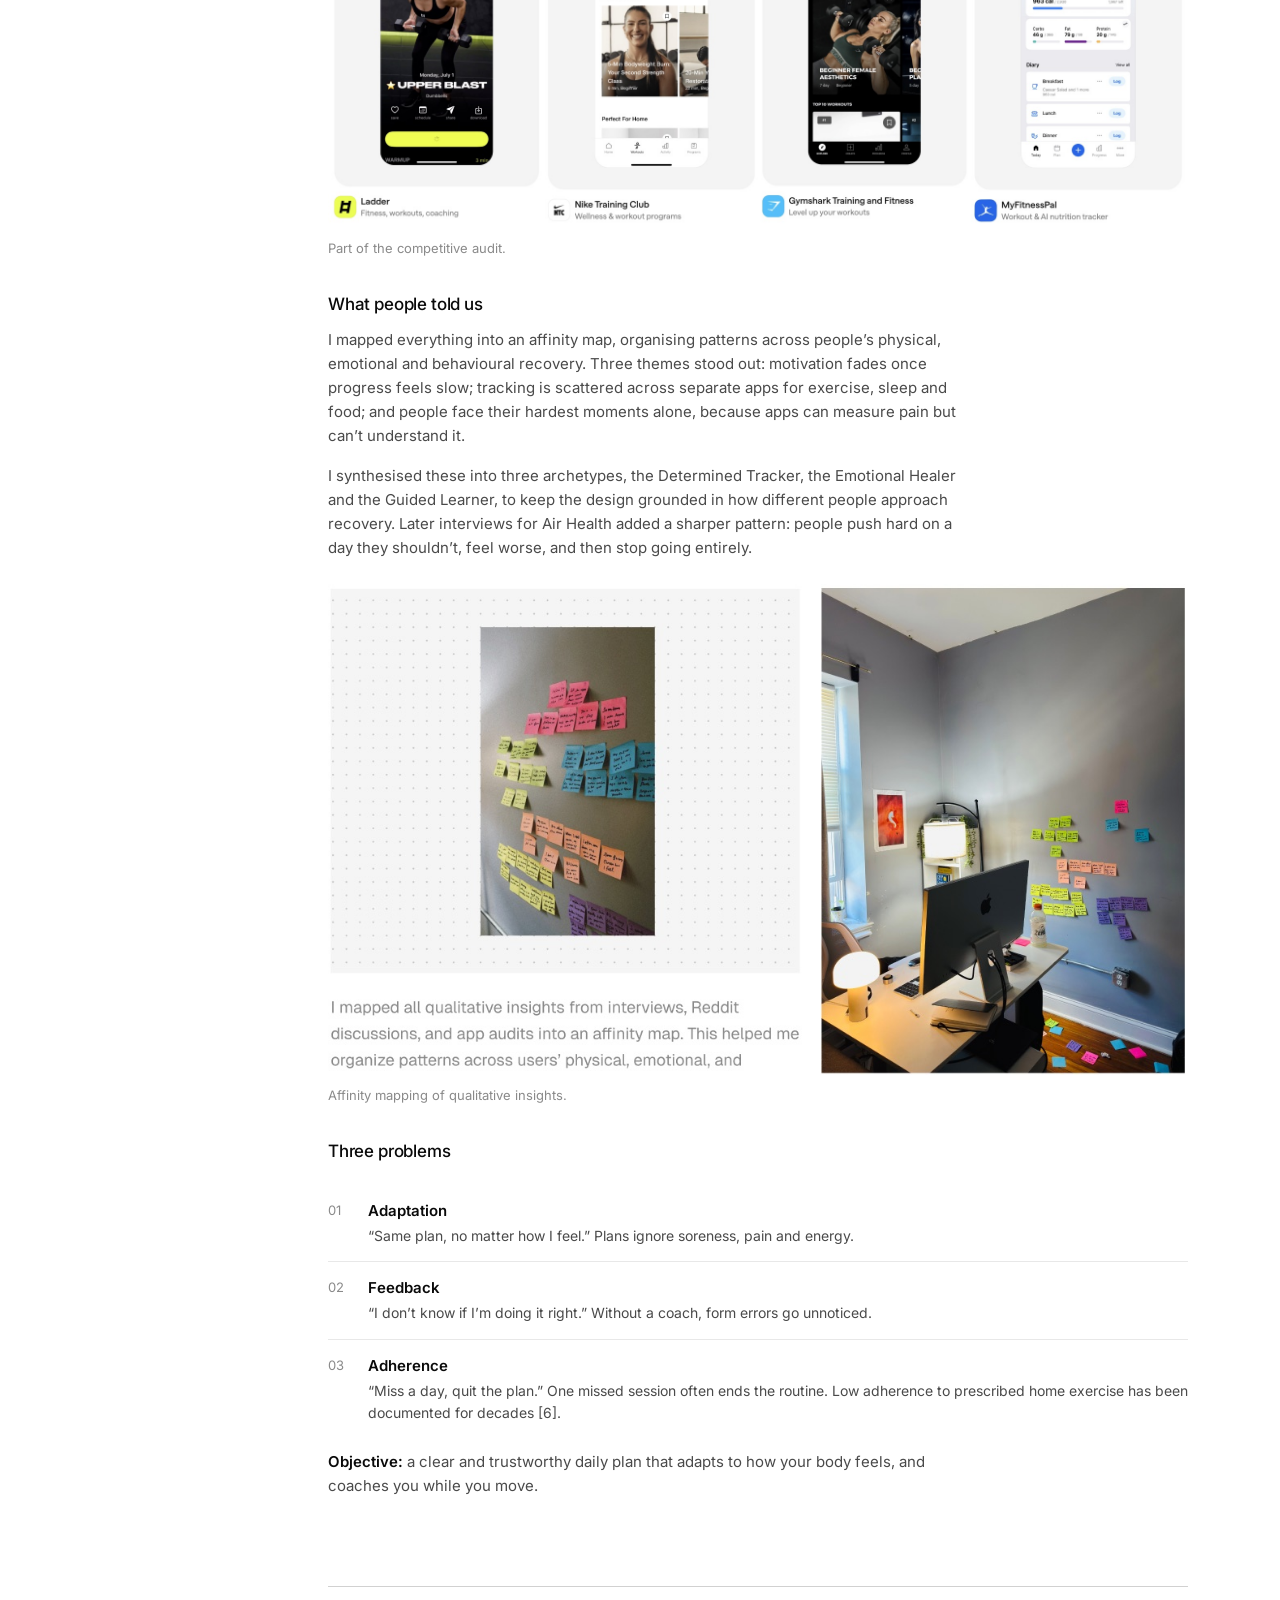
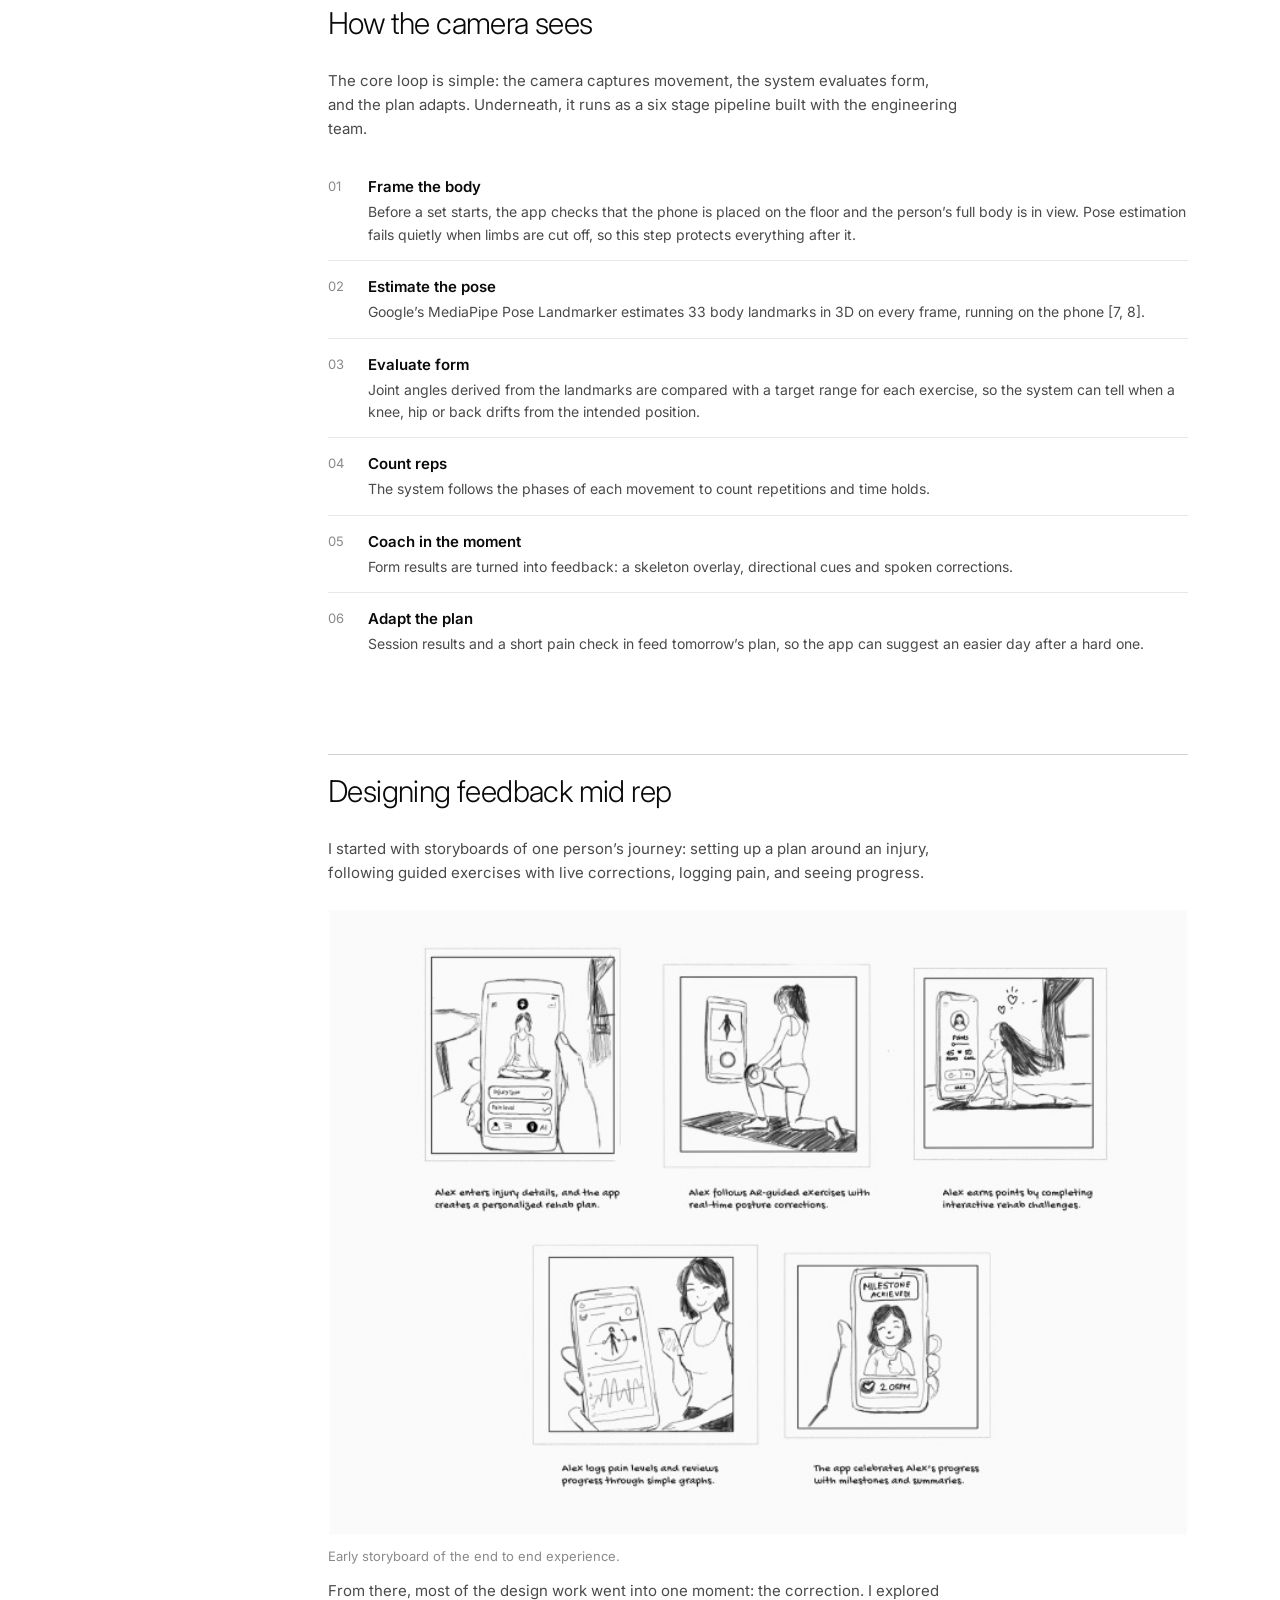
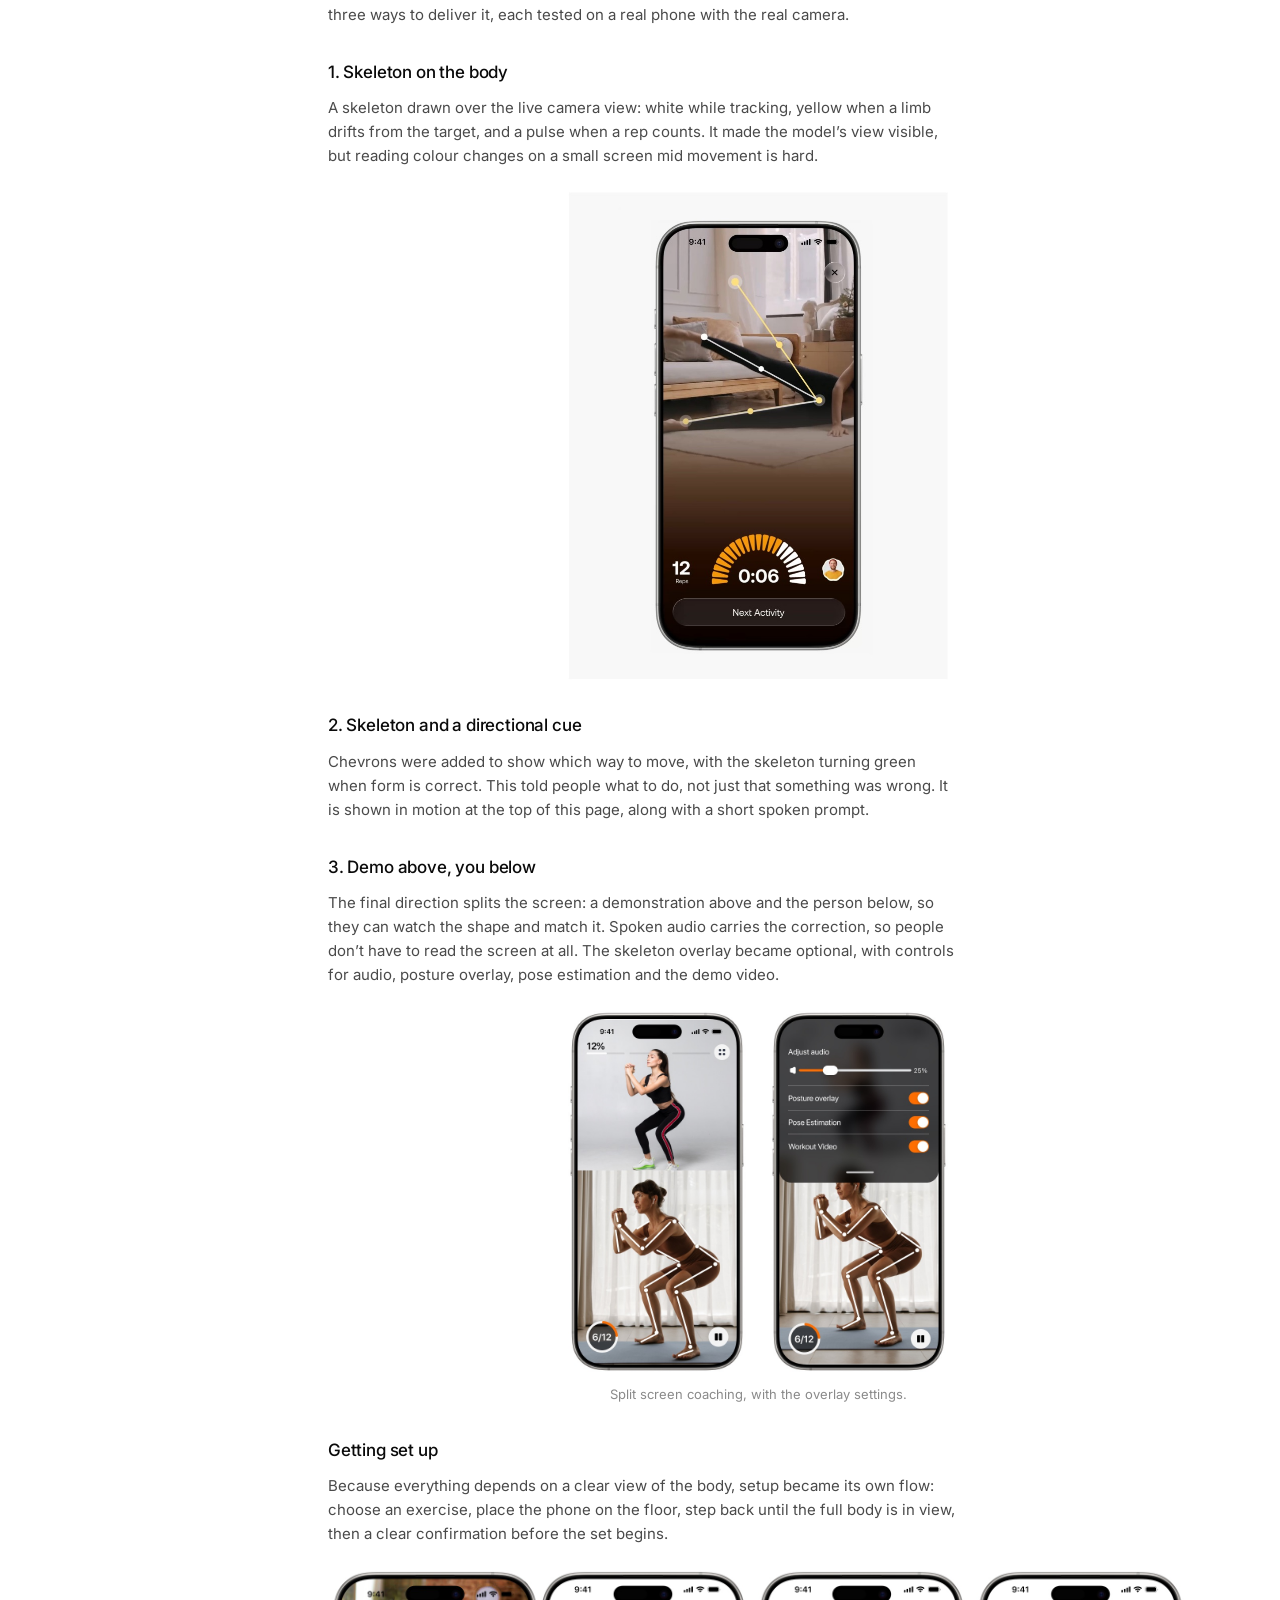
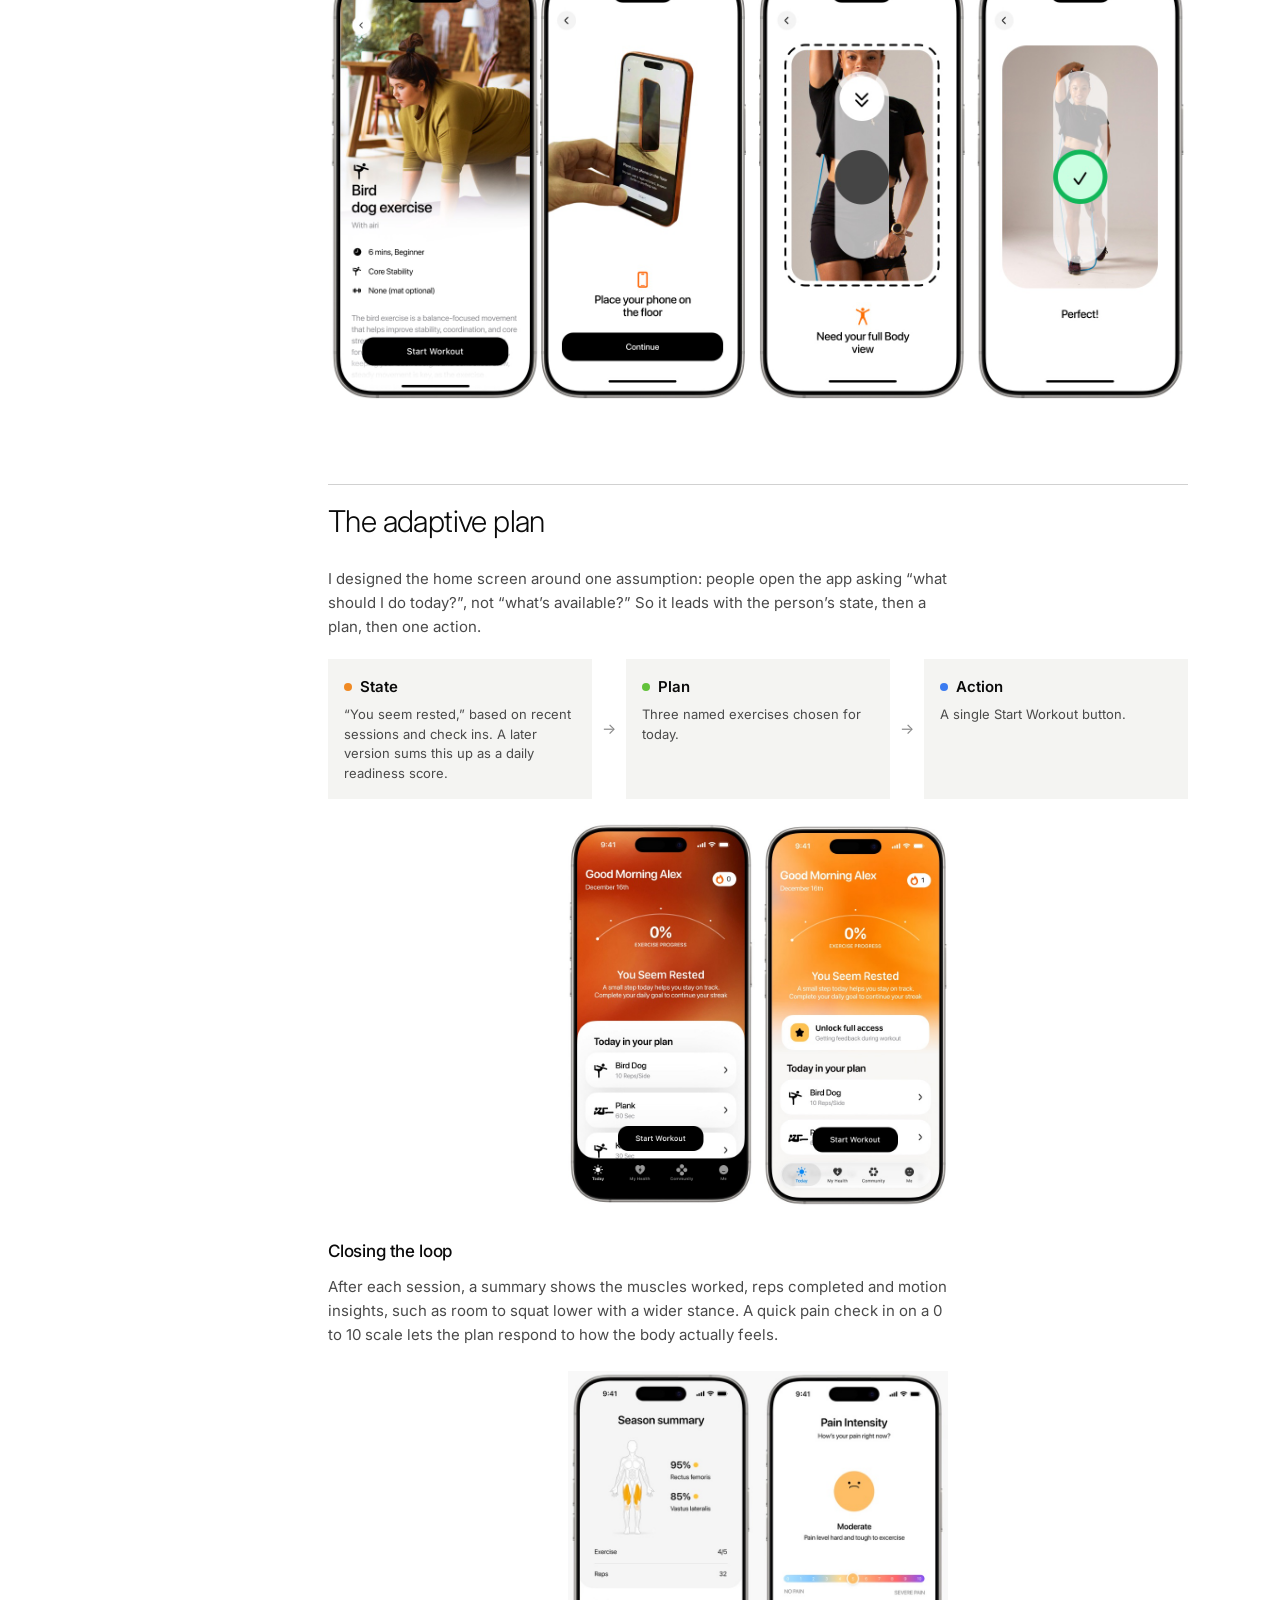
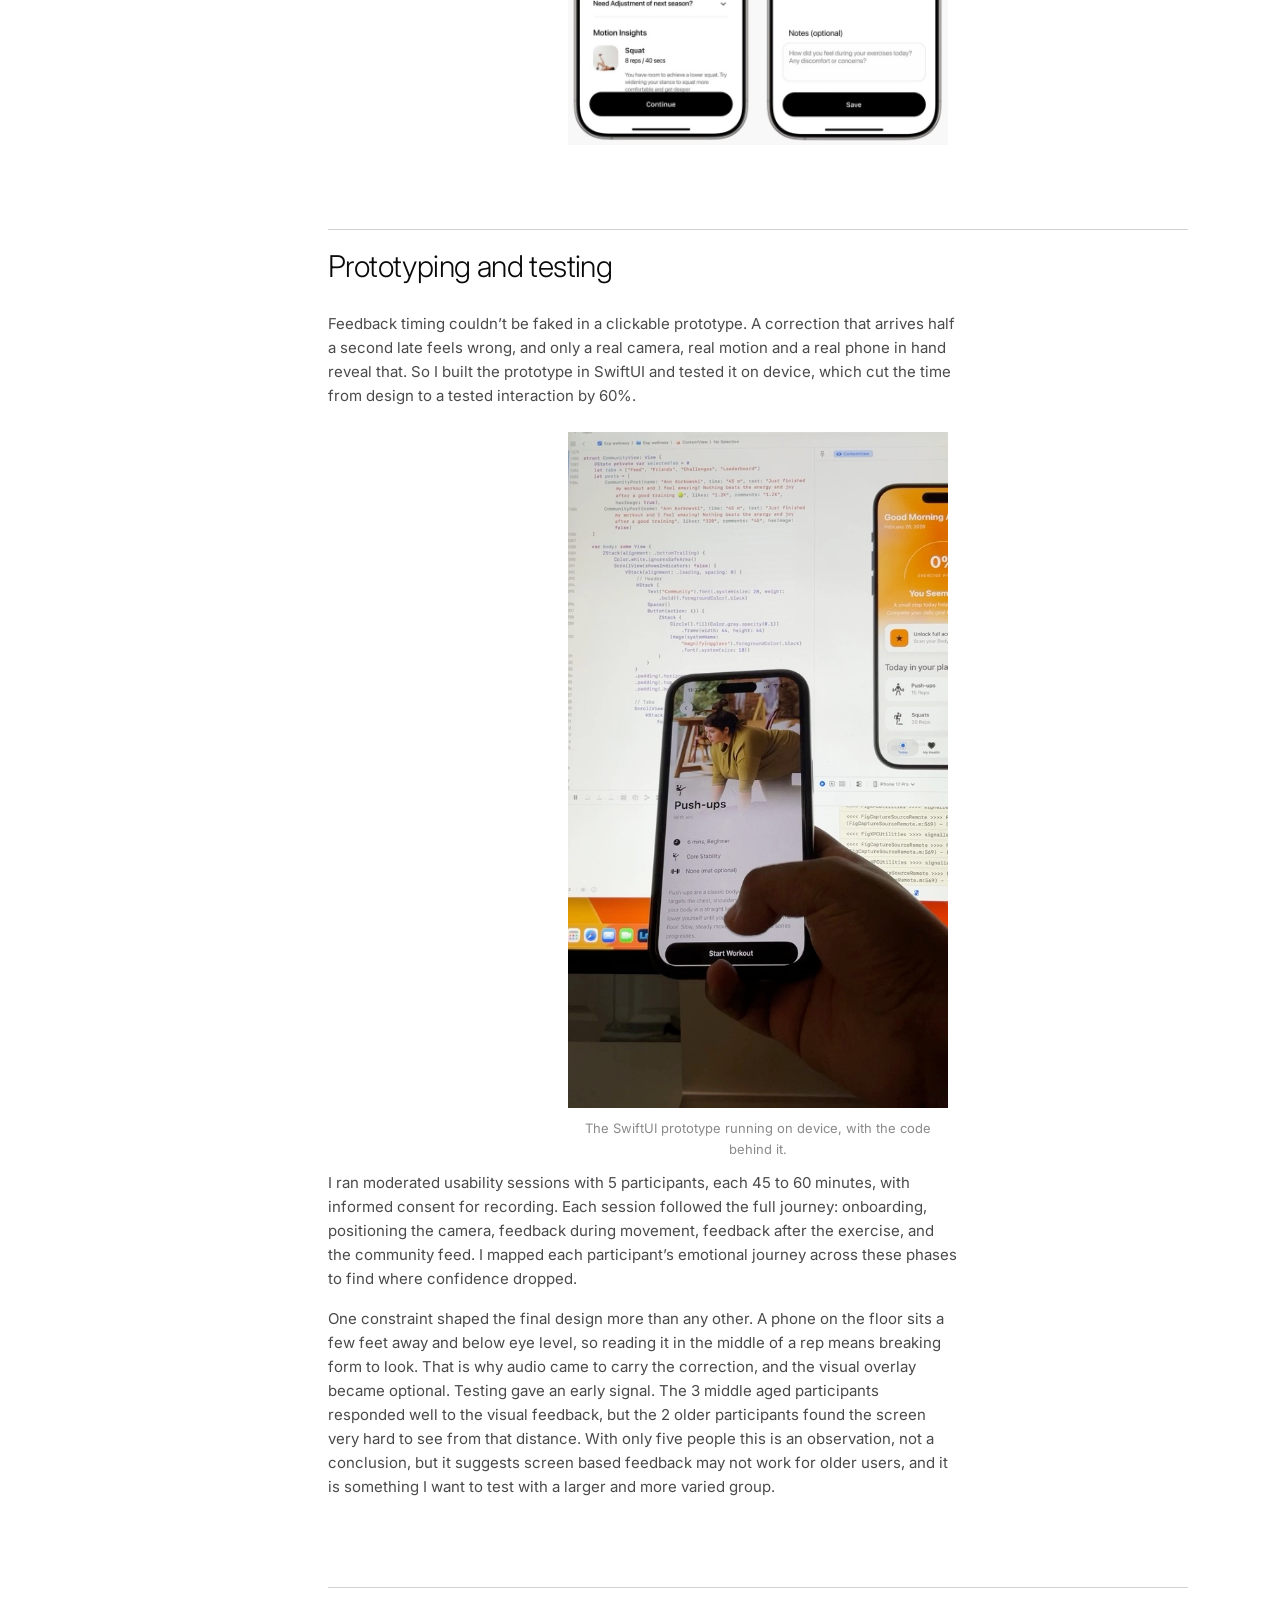
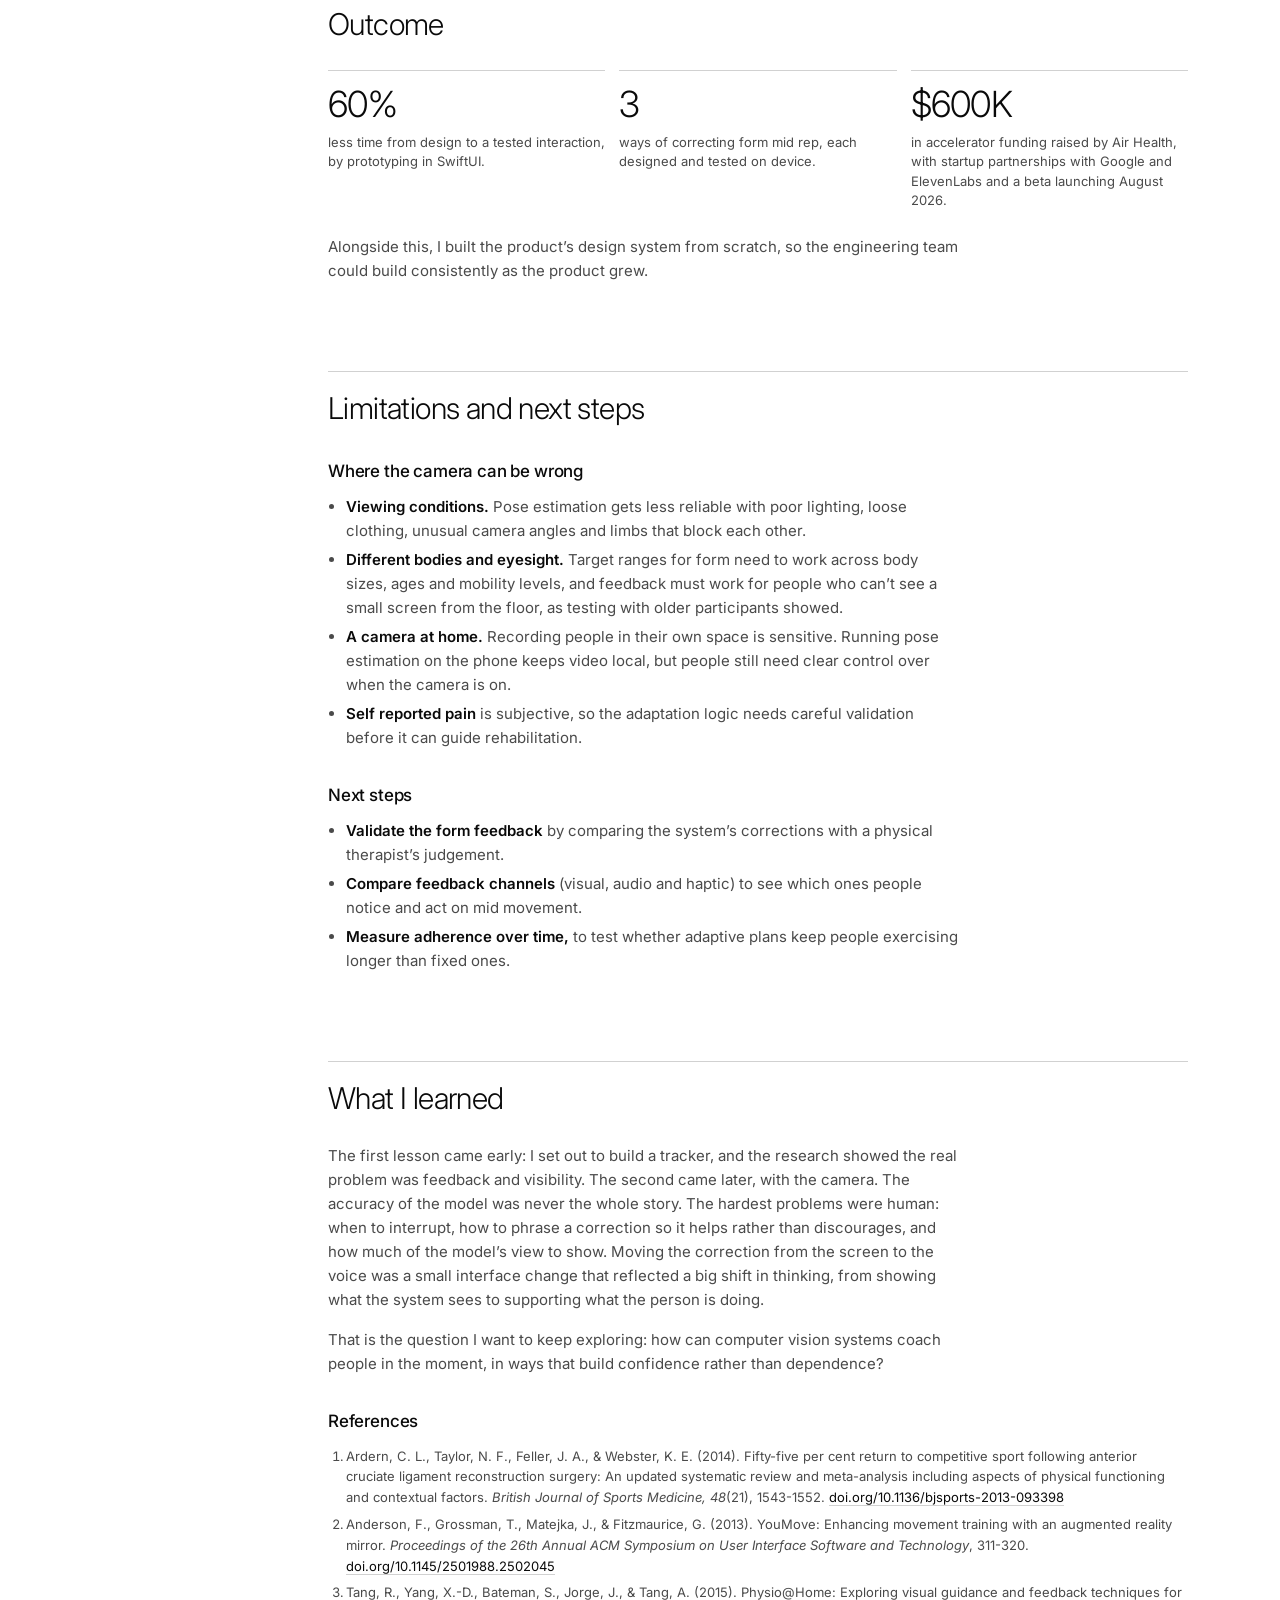
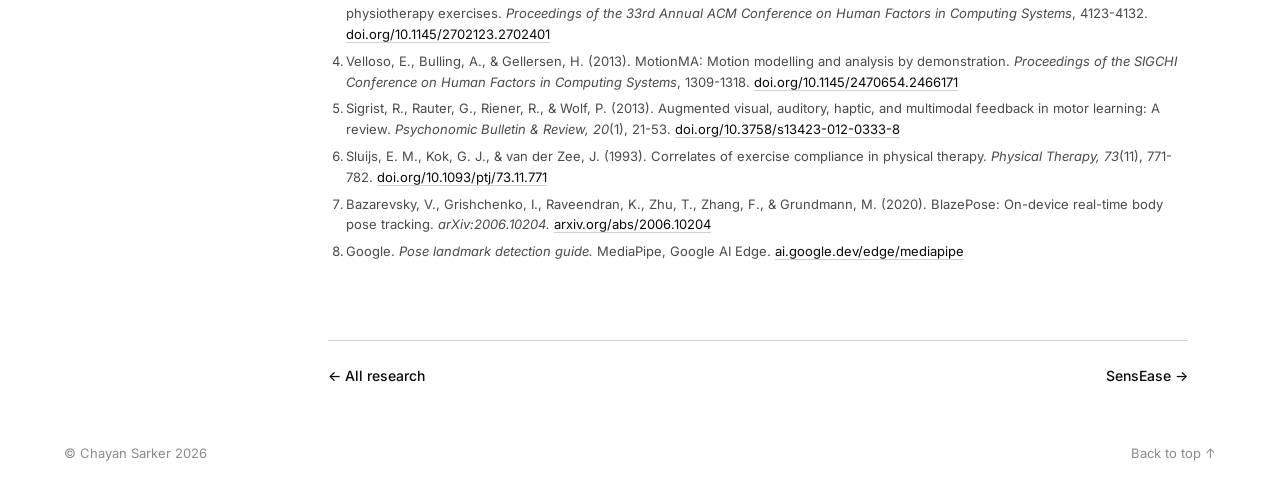
==== commit 36841835: "Remove Honors section and footer divider Co-Authored-By: Claude Opus 5.5 <noreply@anthropic.com>" ====
--- a/work/air-health/index.html
+++ b/work/air-health/index.html
@@ -11,7 +11,7 @@
 <link rel="preconnect" href="https://fonts.googleapis.com" />
 <link rel="preconnect" href="https://fonts.gstatic.com" crossorigin />
 <link href="https://fonts.googleapis.com/css2?family=Inter:ital,wght@0,300;0,400;0,500;0,600;1,400&display=swap" rel="stylesheet" />
-<link rel="stylesheet" href="../../home.css?v=10" />
+<link rel="stylesheet" href="../../home.css?v=11" />
 <link rel="stylesheet" href="../../case.css?v=2" />
 
 <script>
--- a/home.css
+++ b/home.css
@@ -194,7 +194,7 @@
 .skills .row h3 { font-size: 13px; font-weight: 500; }
 
 /* Footer */
-.foot { border-top: 1px solid var(--line); margin-top: 20px; }
+.foot { margin-top: 20px; }
 .foot-inner {
   max-width: 1216px; margin: 0 auto; padding: 28px 32px 32px;
   display: grid; grid-template-columns: 1fr 1fr 2fr; gap: 32px; font-size: 13px;
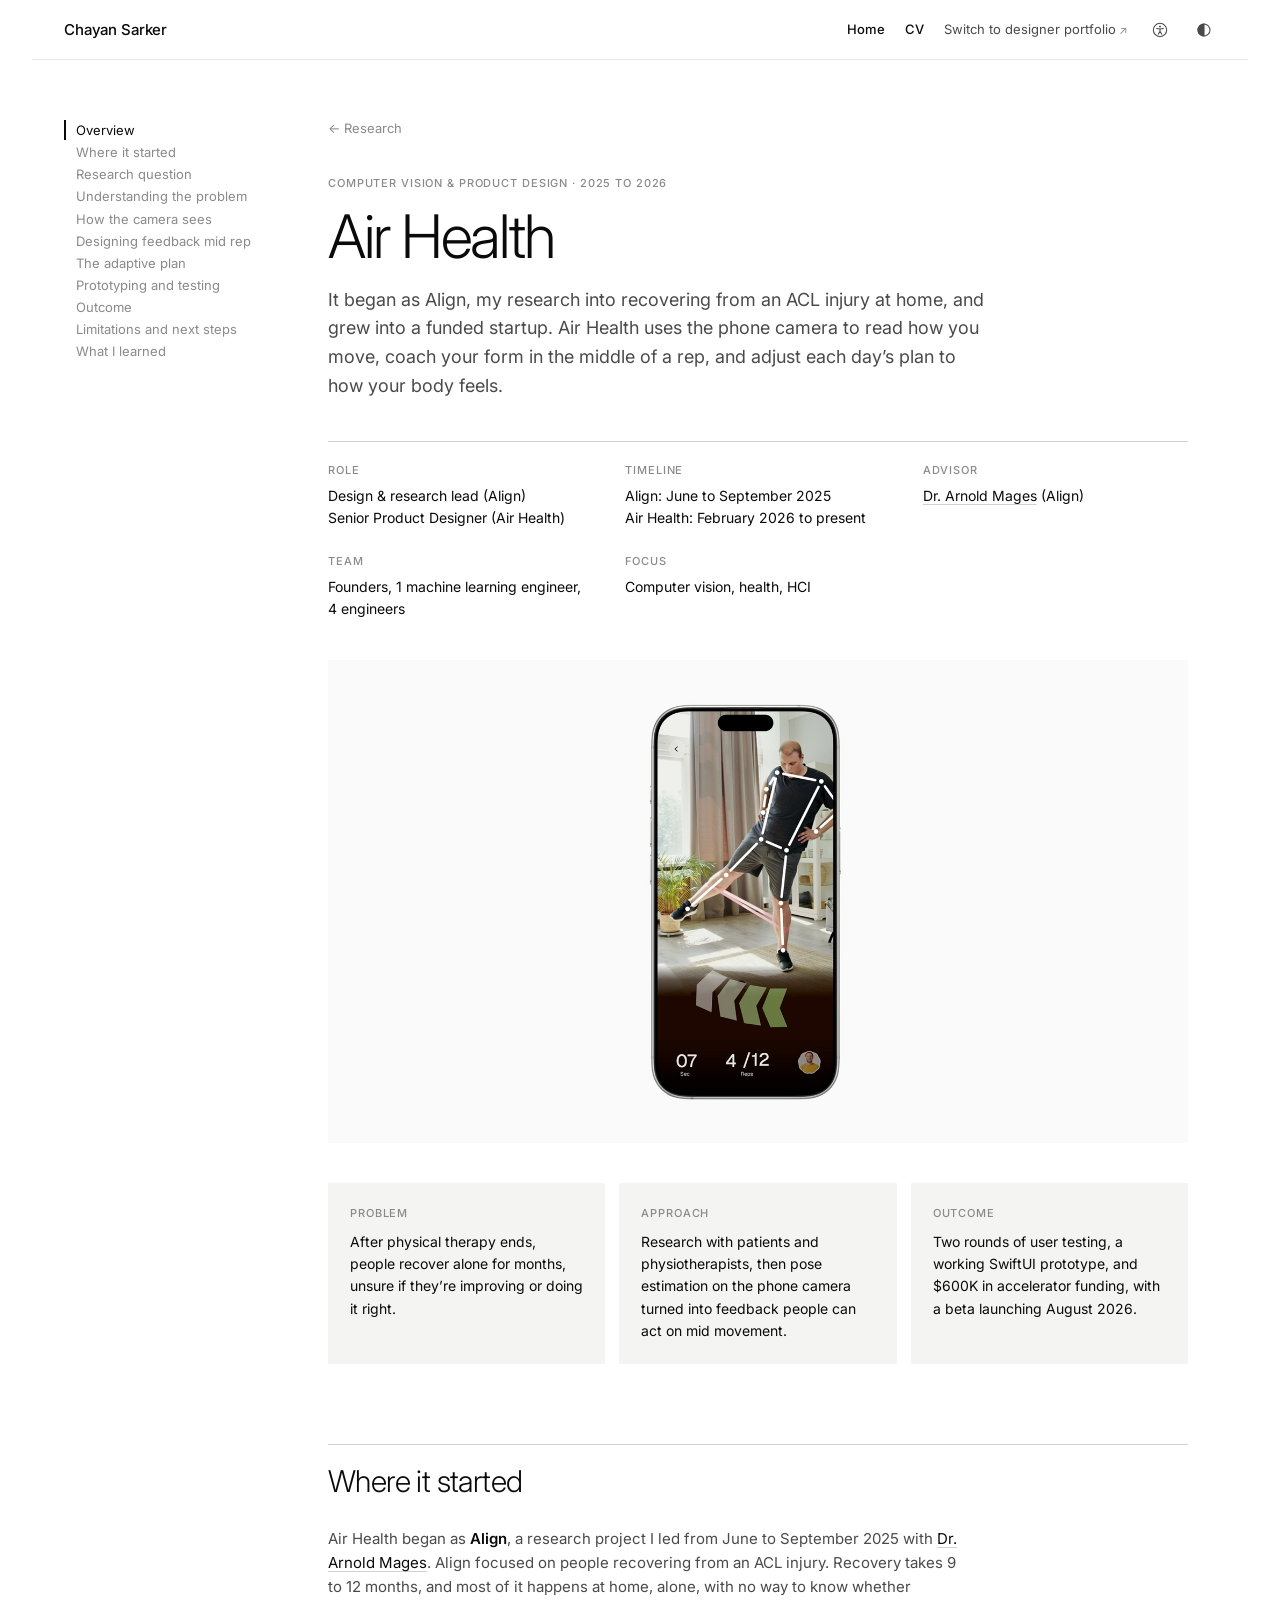
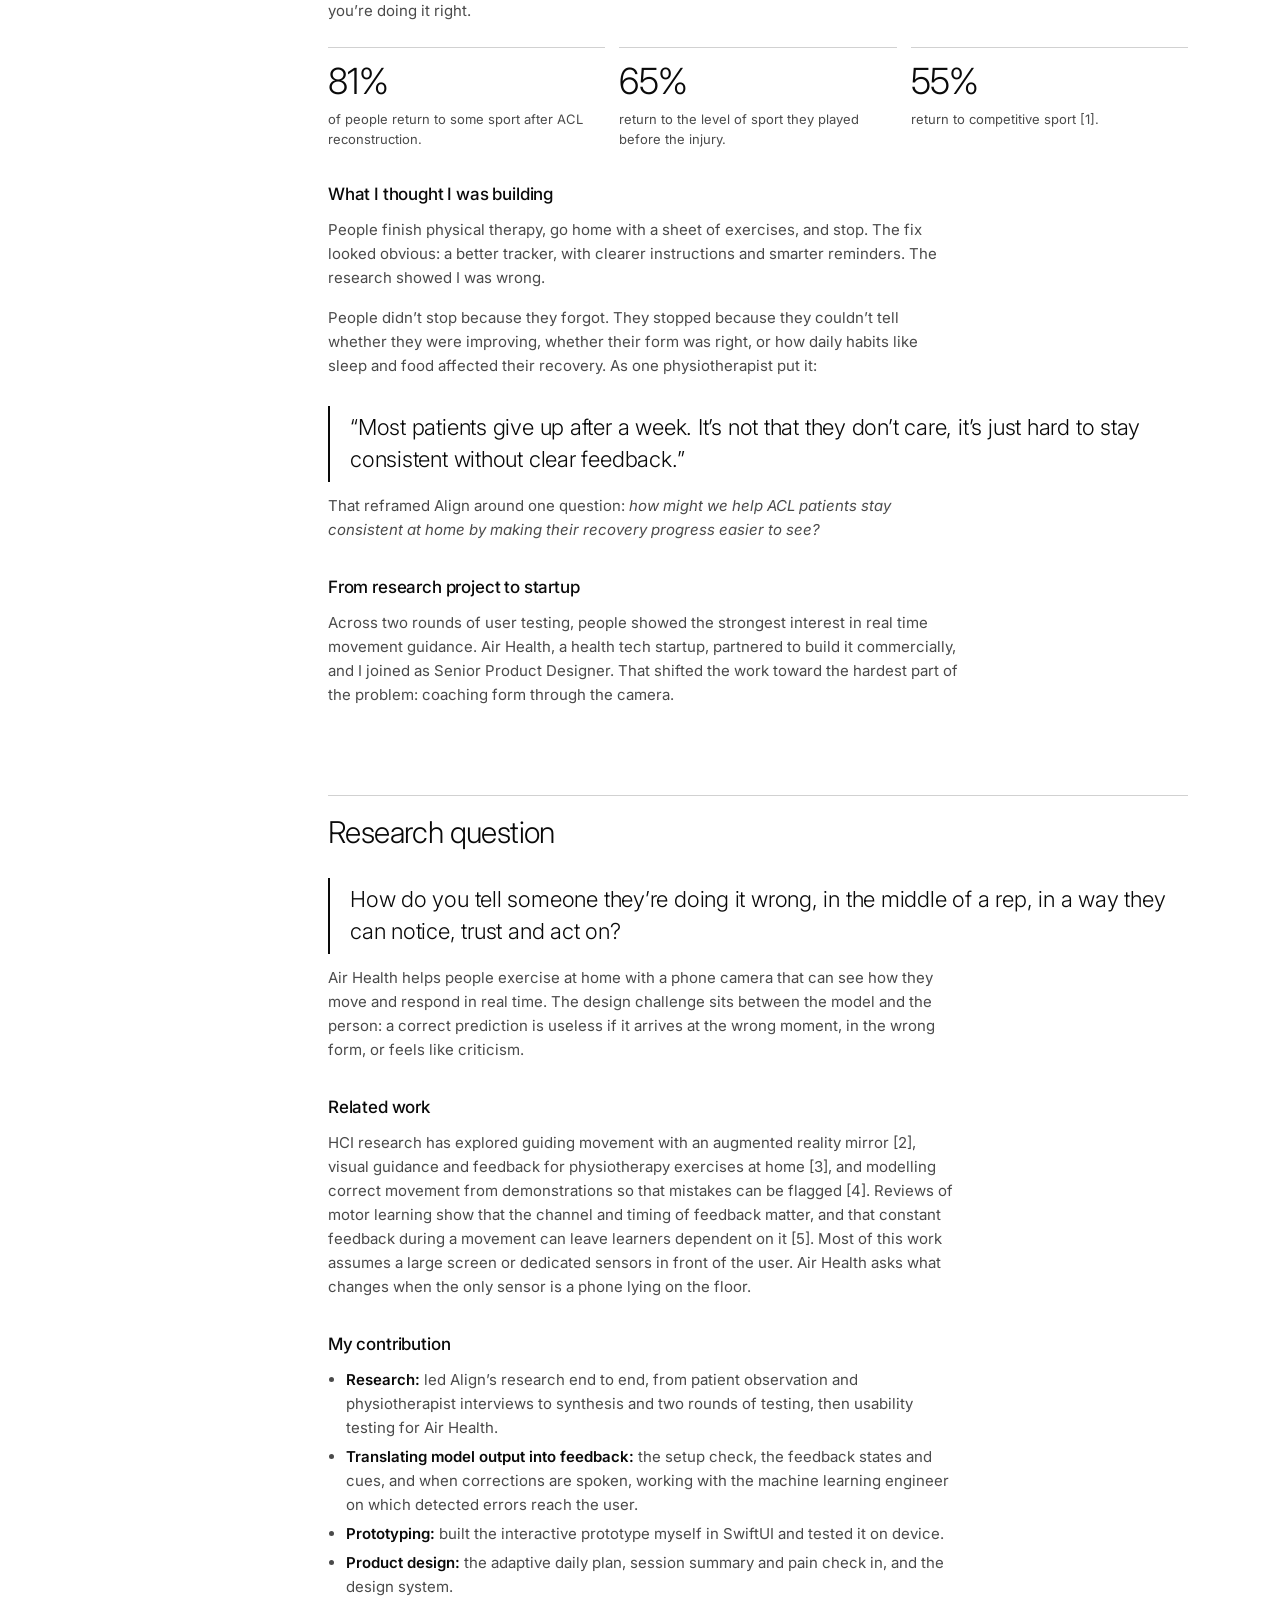
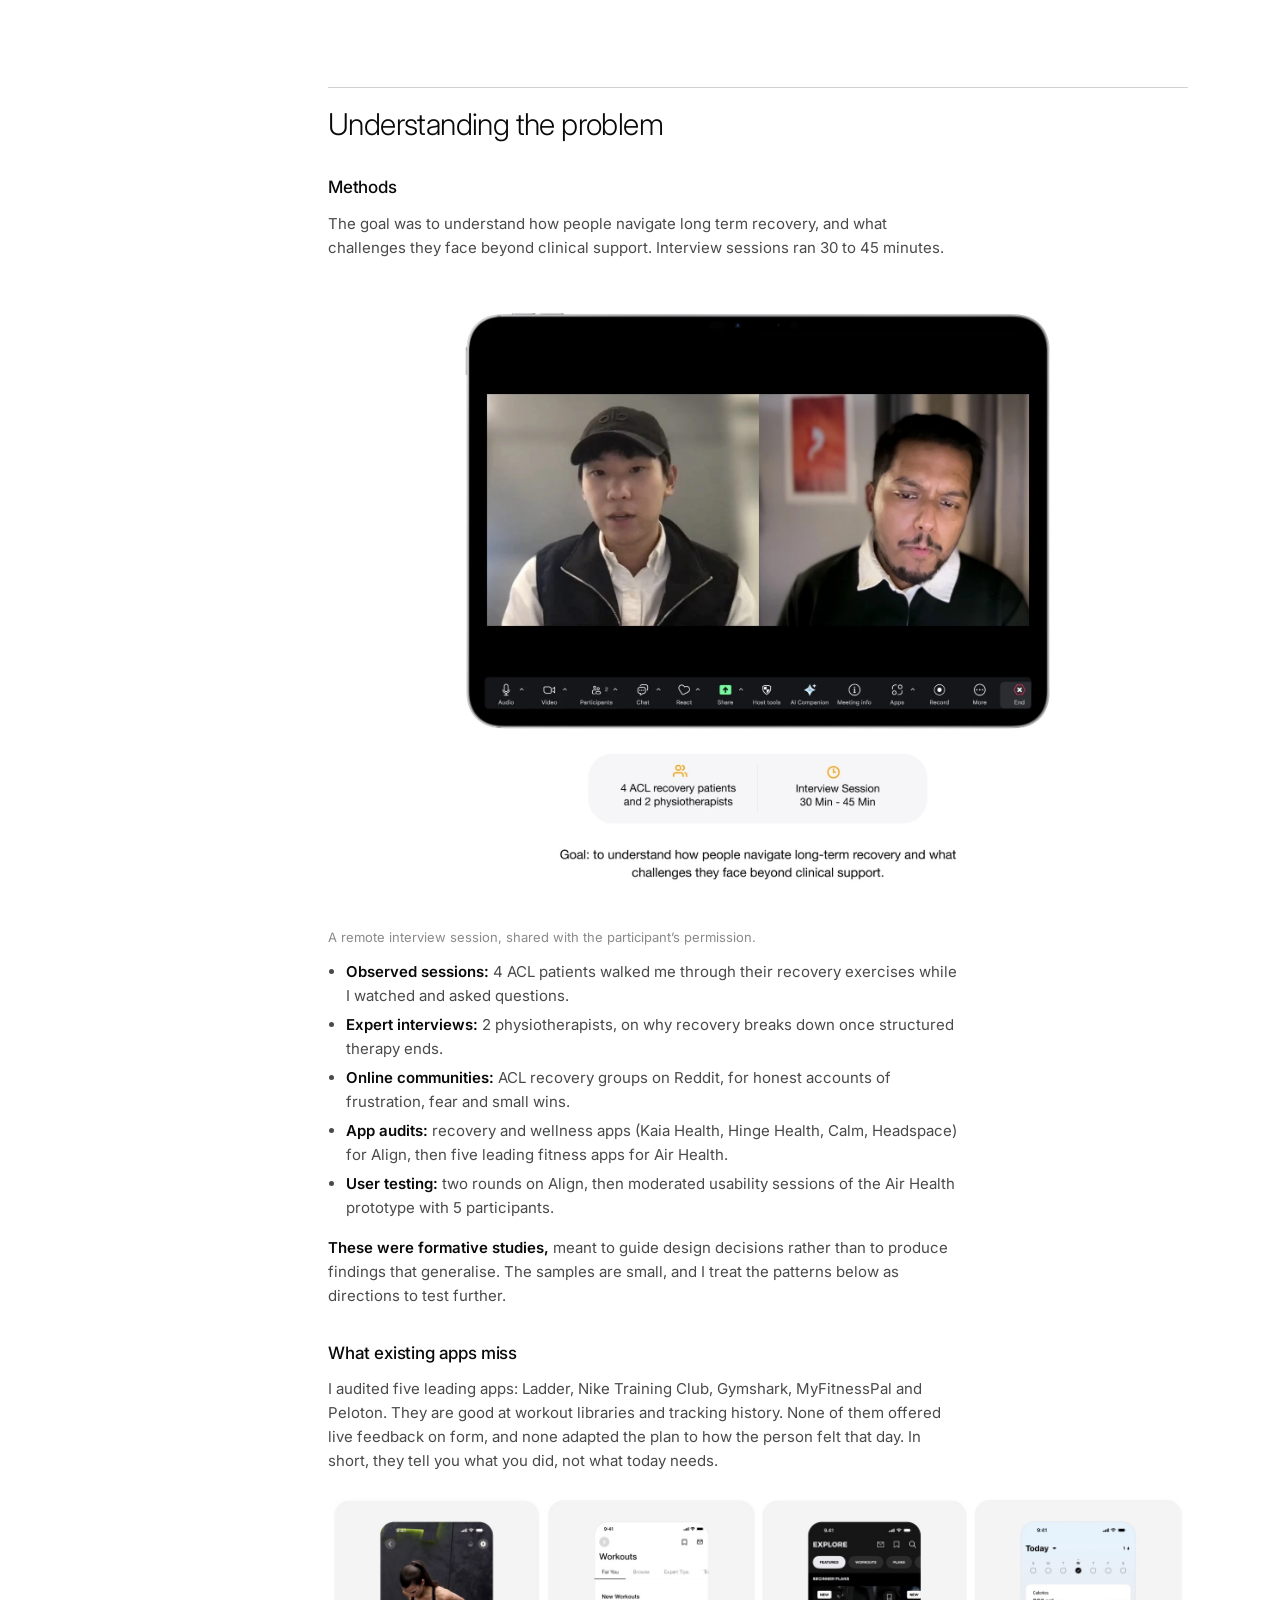
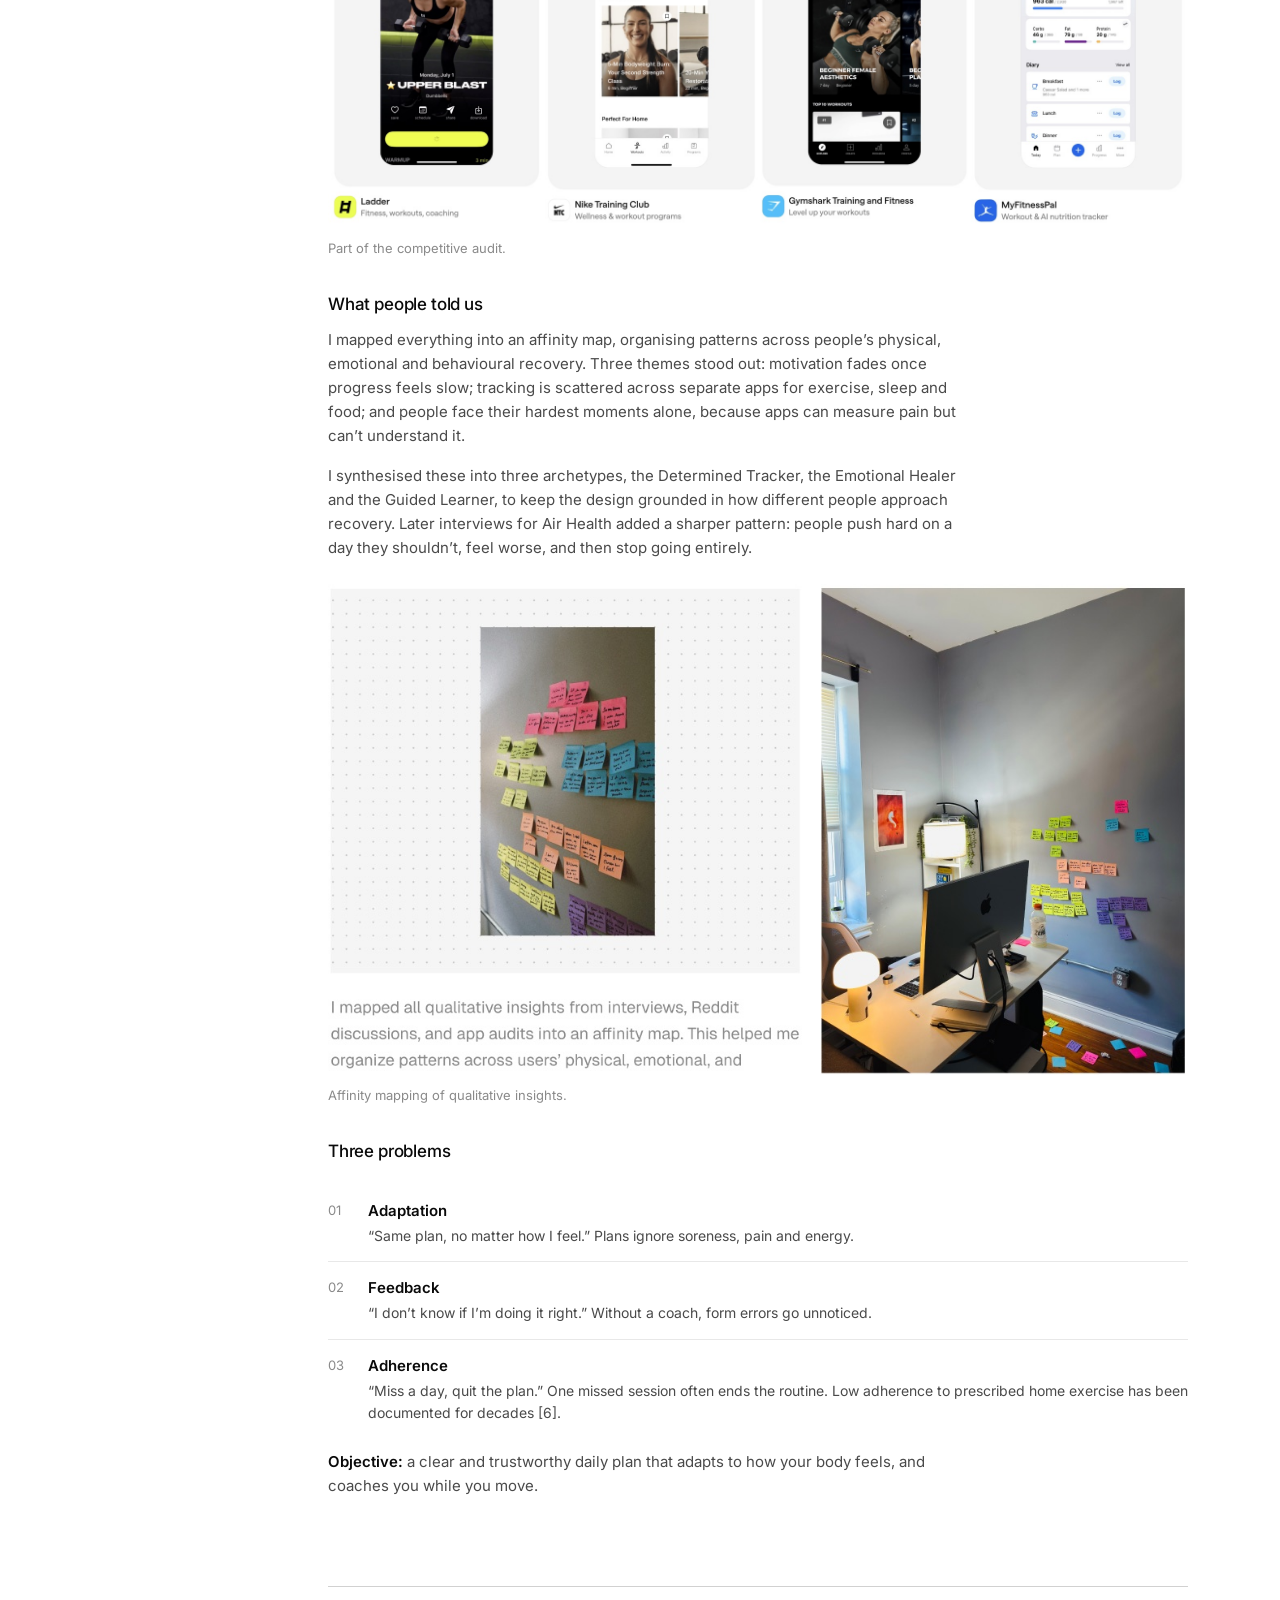
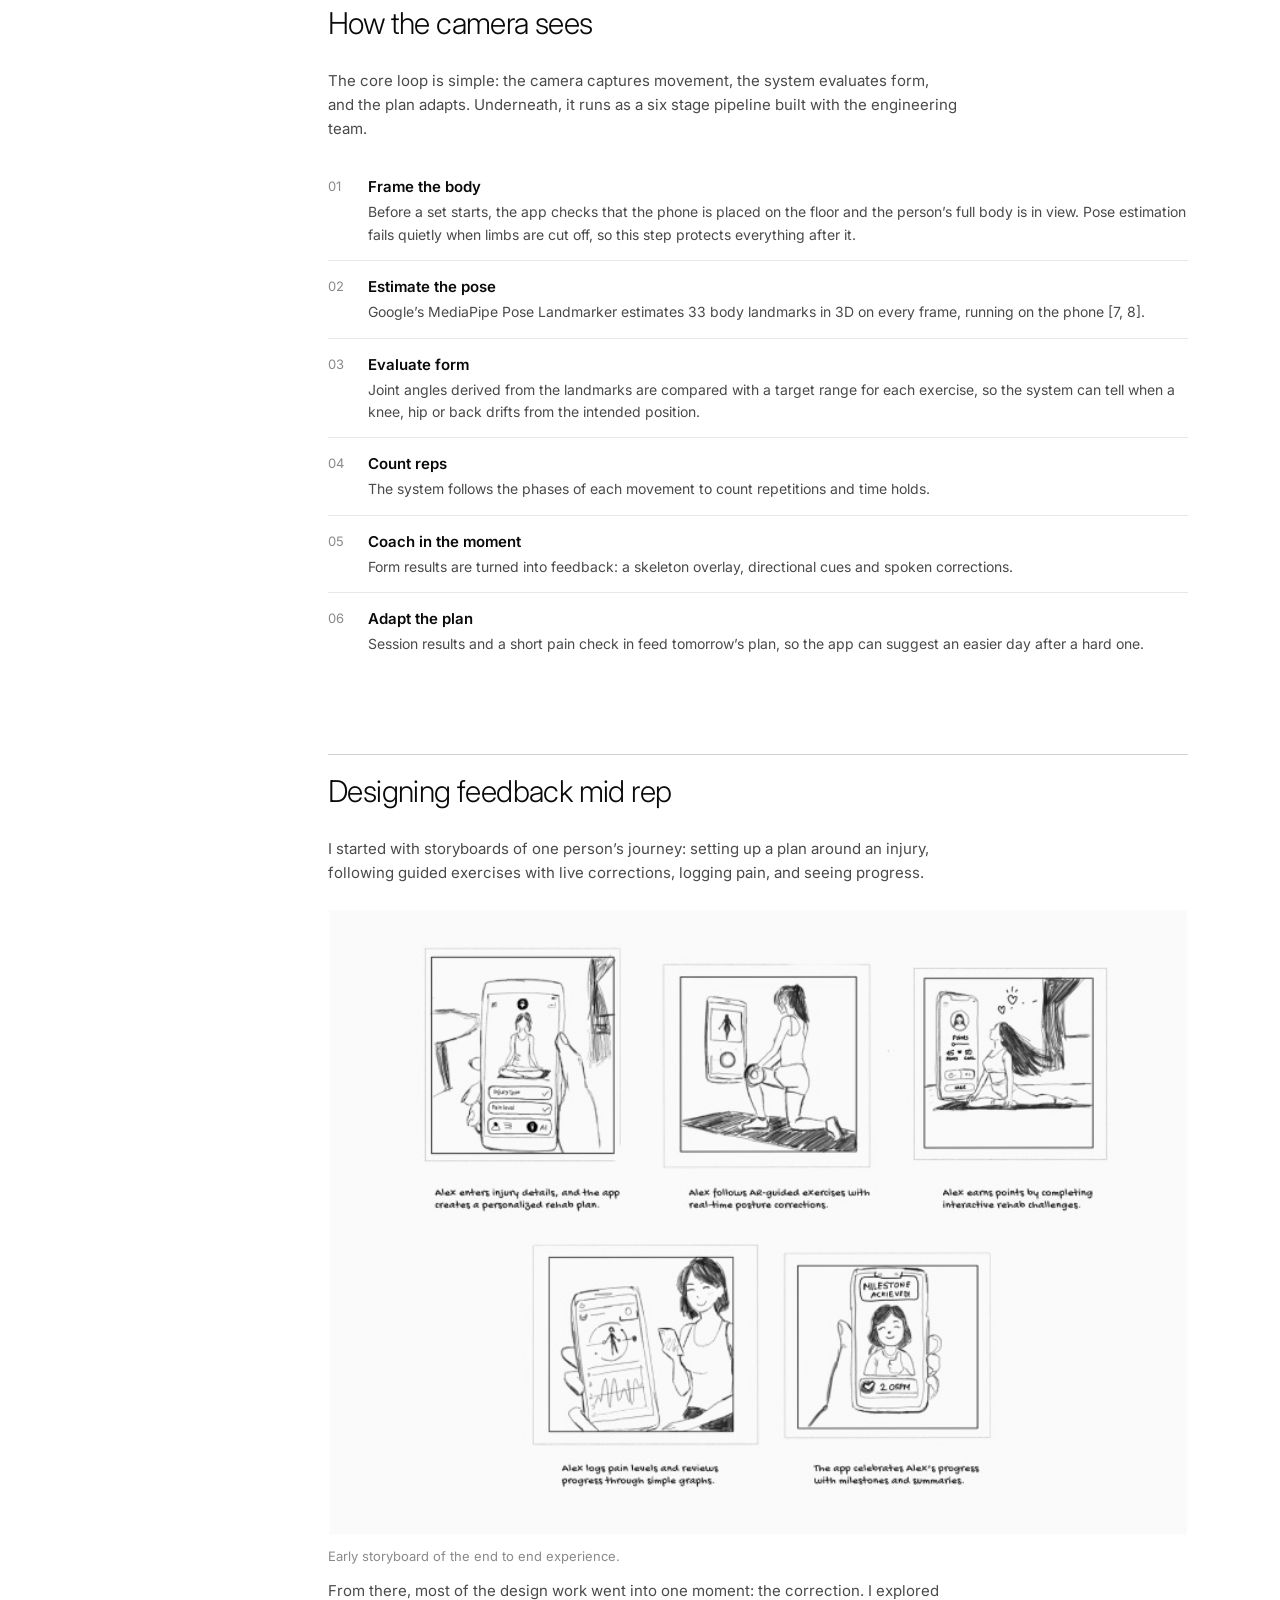
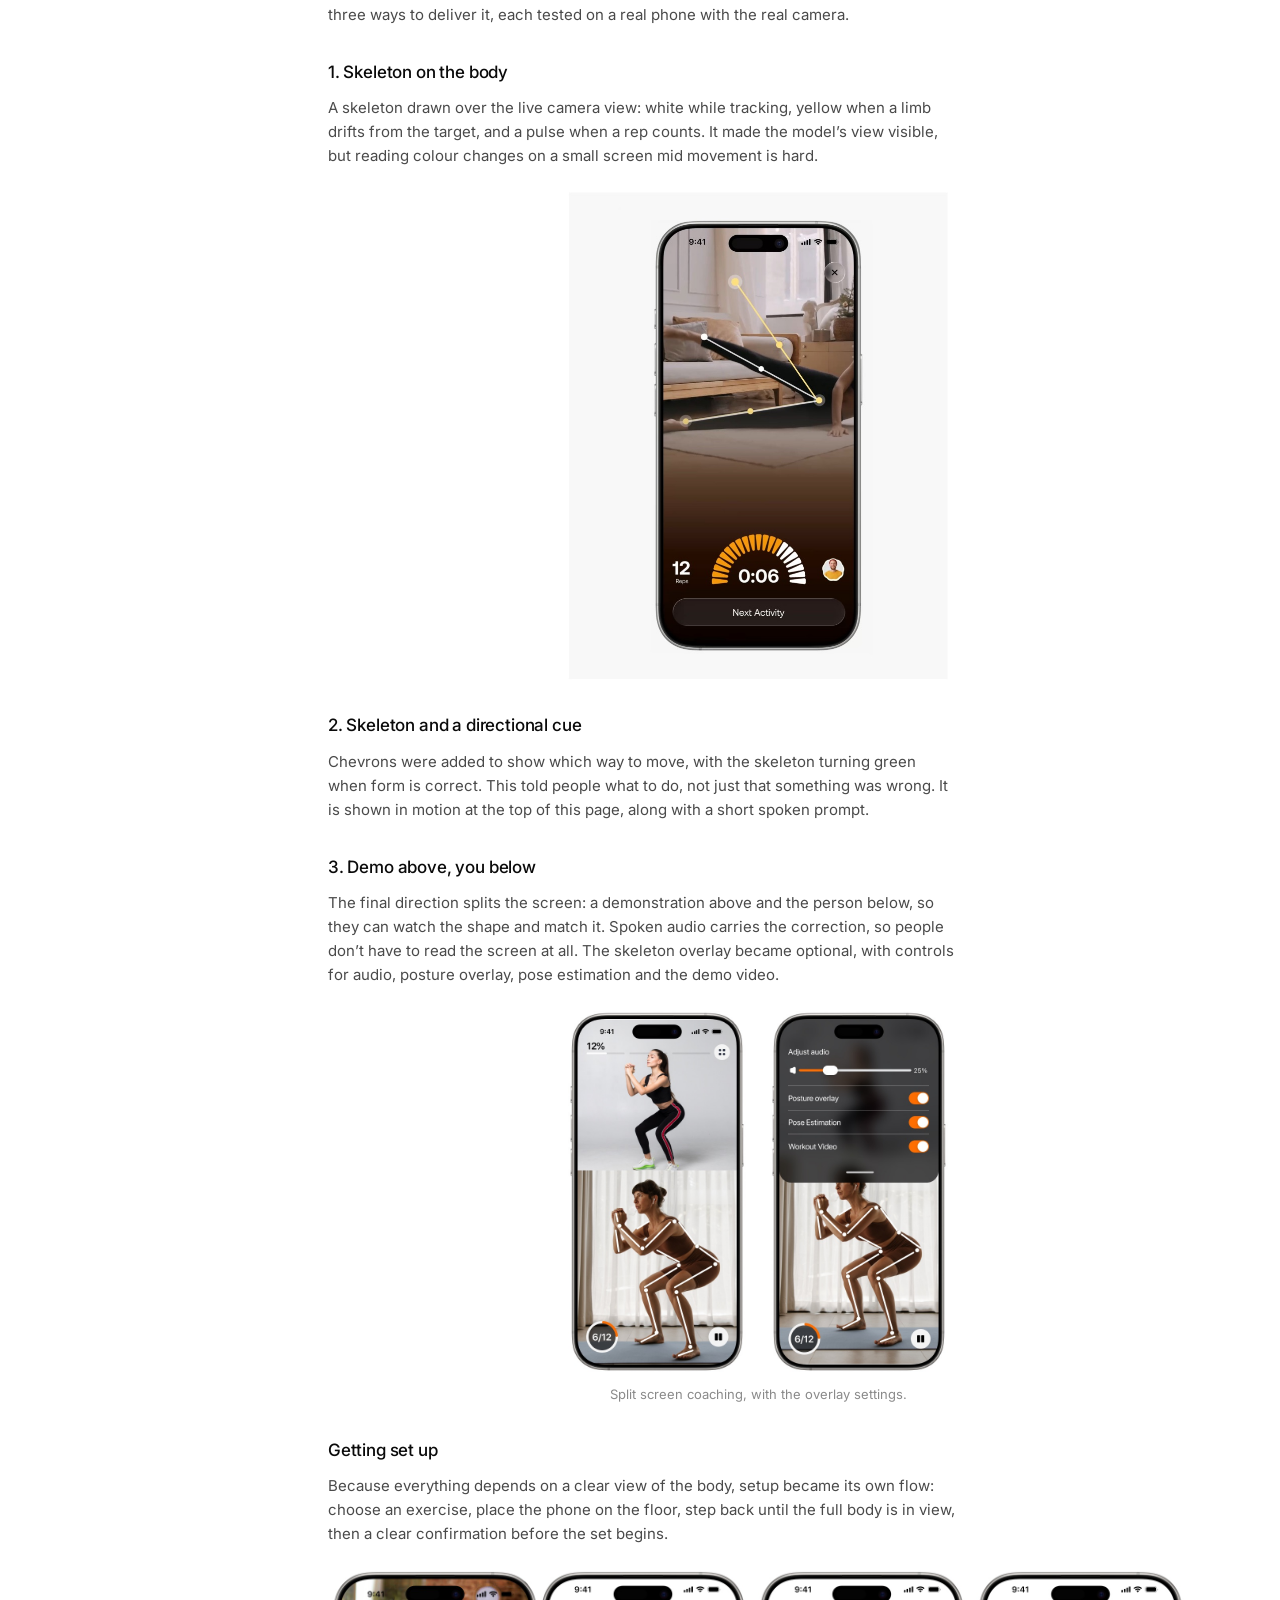
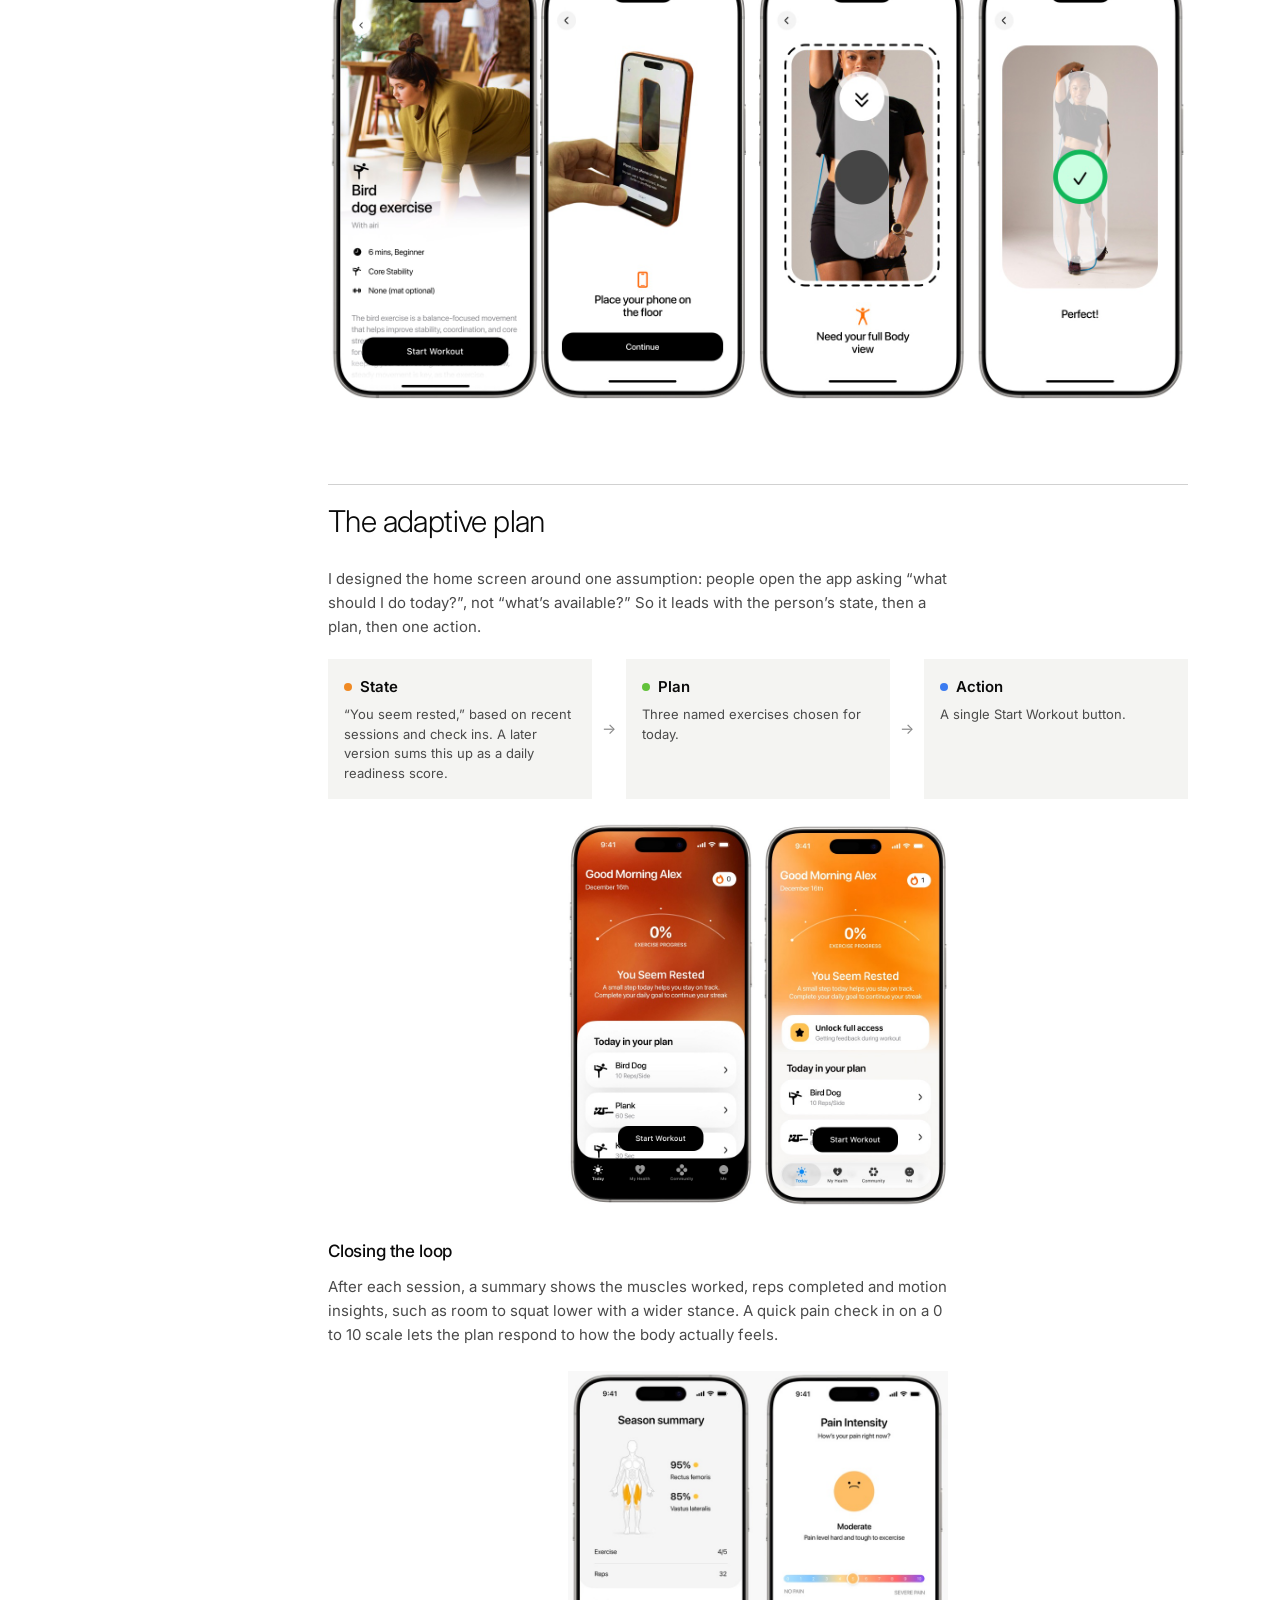
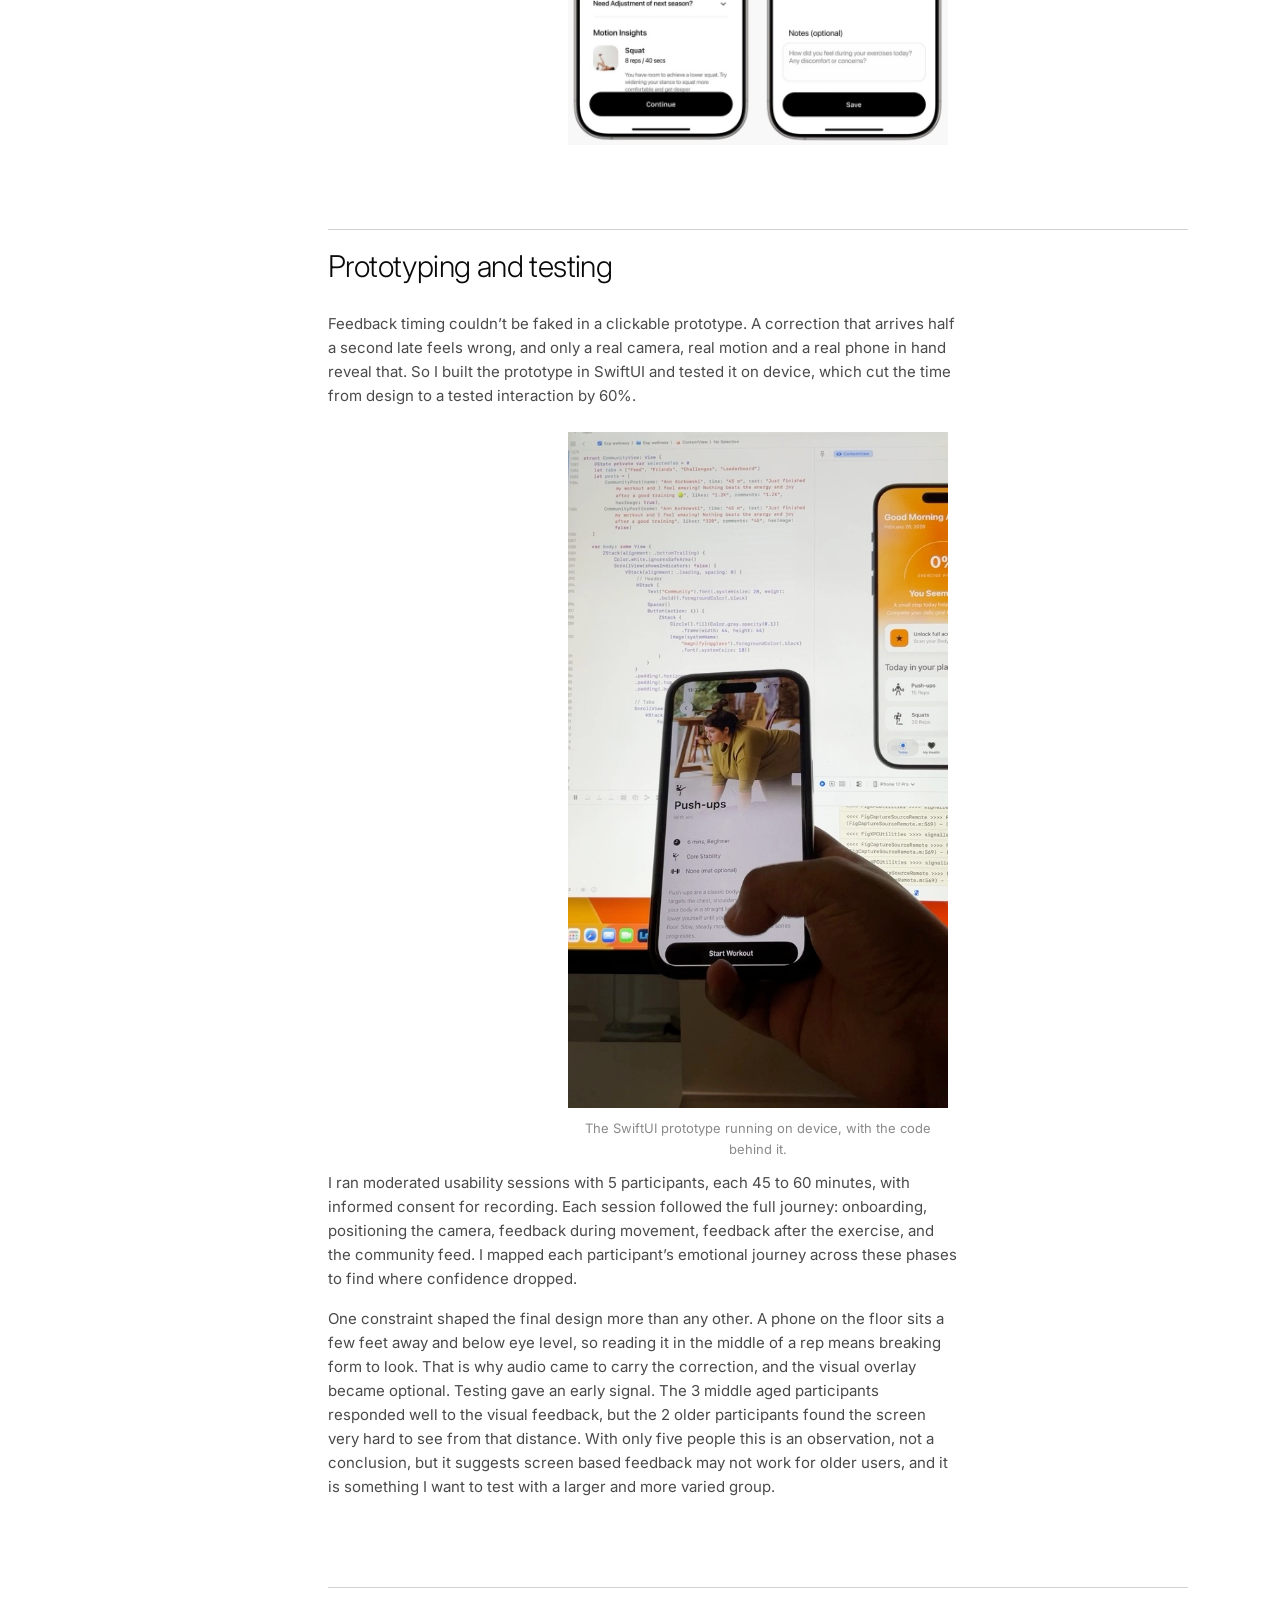
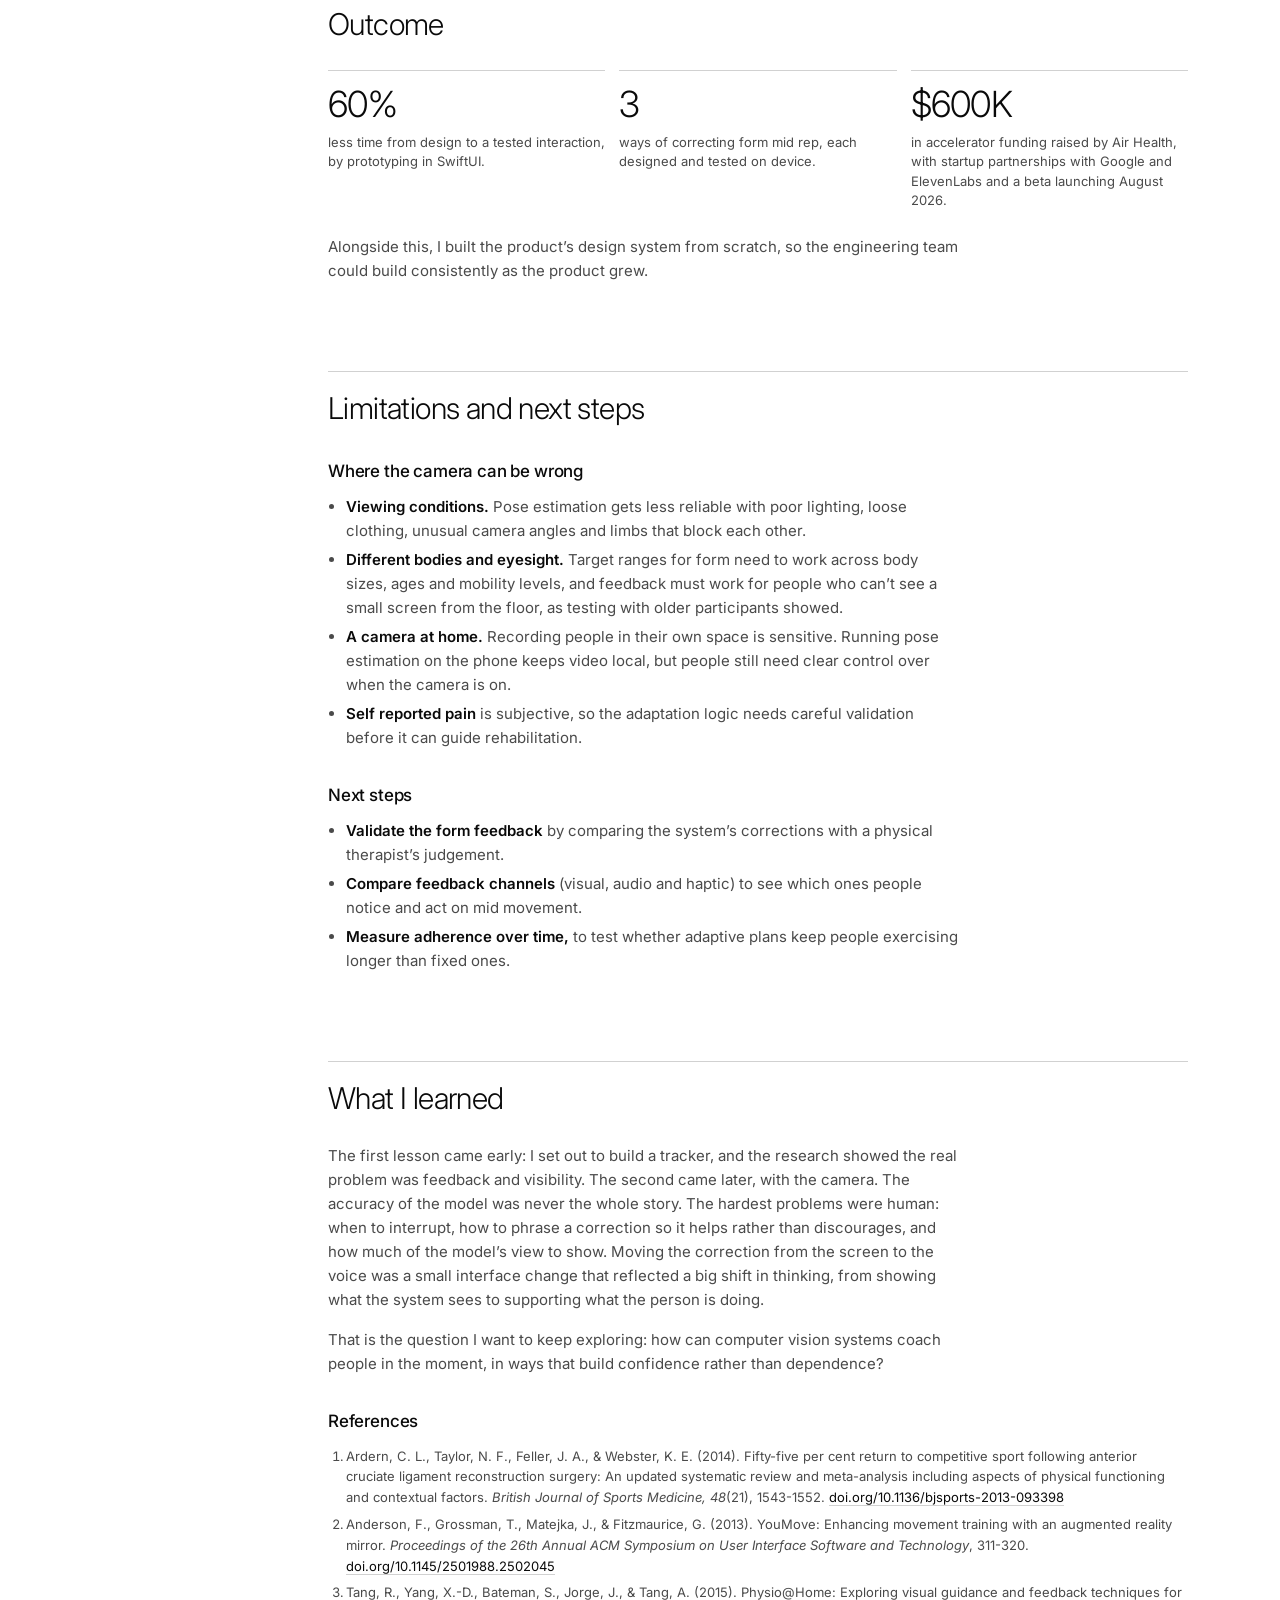
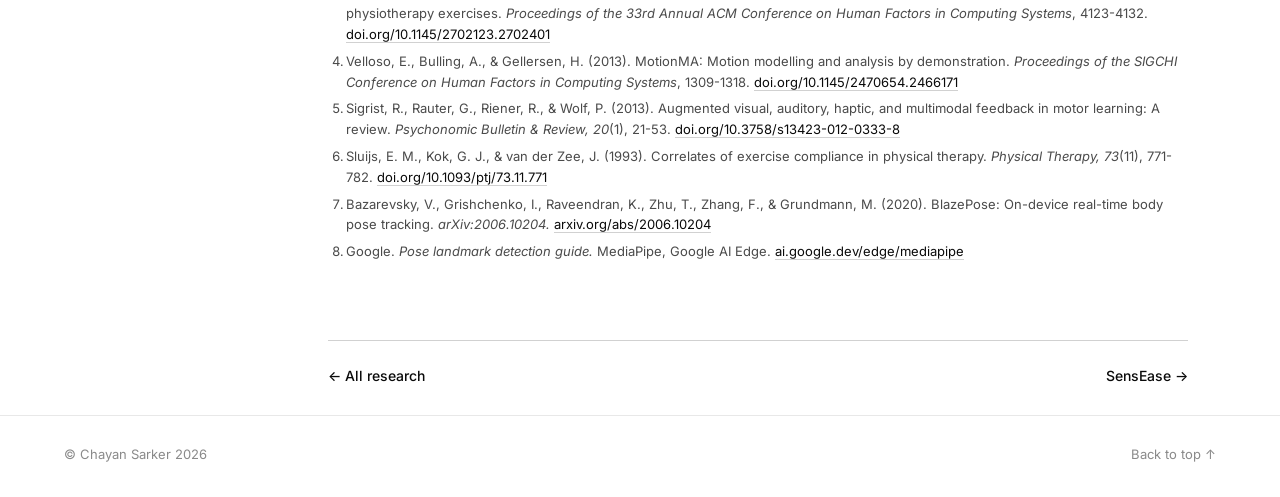
==== commit db006154: "Restore Honors; drop the line under each list's last row Co-Authored-By: Claude Opus 5.5 <noreply@an" ====
--- a/work/air-health/index.html
+++ b/work/air-health/index.html
@@ -11,7 +11,7 @@
 <link rel="preconnect" href="https://fonts.googleapis.com" />
 <link rel="preconnect" href="https://fonts.gstatic.com" crossorigin />
 <link href="https://fonts.googleapis.com/css2?family=Inter:ital,wght@0,300;0,400;0,500;0,600;1,400&display=swap" rel="stylesheet" />
-<link rel="stylesheet" href="../../home.css?v=11" />
+<link rel="stylesheet" href="../../home.css?v=12" />
 <link rel="stylesheet" href="../../case.css?v=2" />
 
 <script>
--- a/home.css
+++ b/home.css
@@ -169,6 +169,7 @@
   padding: 18px 0; border-bottom: 1px solid var(--line);
 }
 .row:first-child { padding-top: 0; }
+.row:last-child { border-bottom: 0; padding-bottom: 0; }
 .row .when { font-size: 13px; color: var(--muted); }
 .row h3 { font-size: 16px; font-weight: 600; letter-spacing: -0.005em; }
 .row h3 span { font-weight: 400; color: var(--soft); }
@@ -194,7 +195,7 @@
 .skills .row h3 { font-size: 13px; font-weight: 500; }
 
 /* Footer */
-.foot { margin-top: 20px; }
+.foot { border-top: 1px solid var(--line); margin-top: 20px; }
 .foot-inner {
   max-width: 1216px; margin: 0 auto; padding: 28px 32px 32px;
   display: grid; grid-template-columns: 1fr 1fr 2fr; gap: 32px; font-size: 13px;
